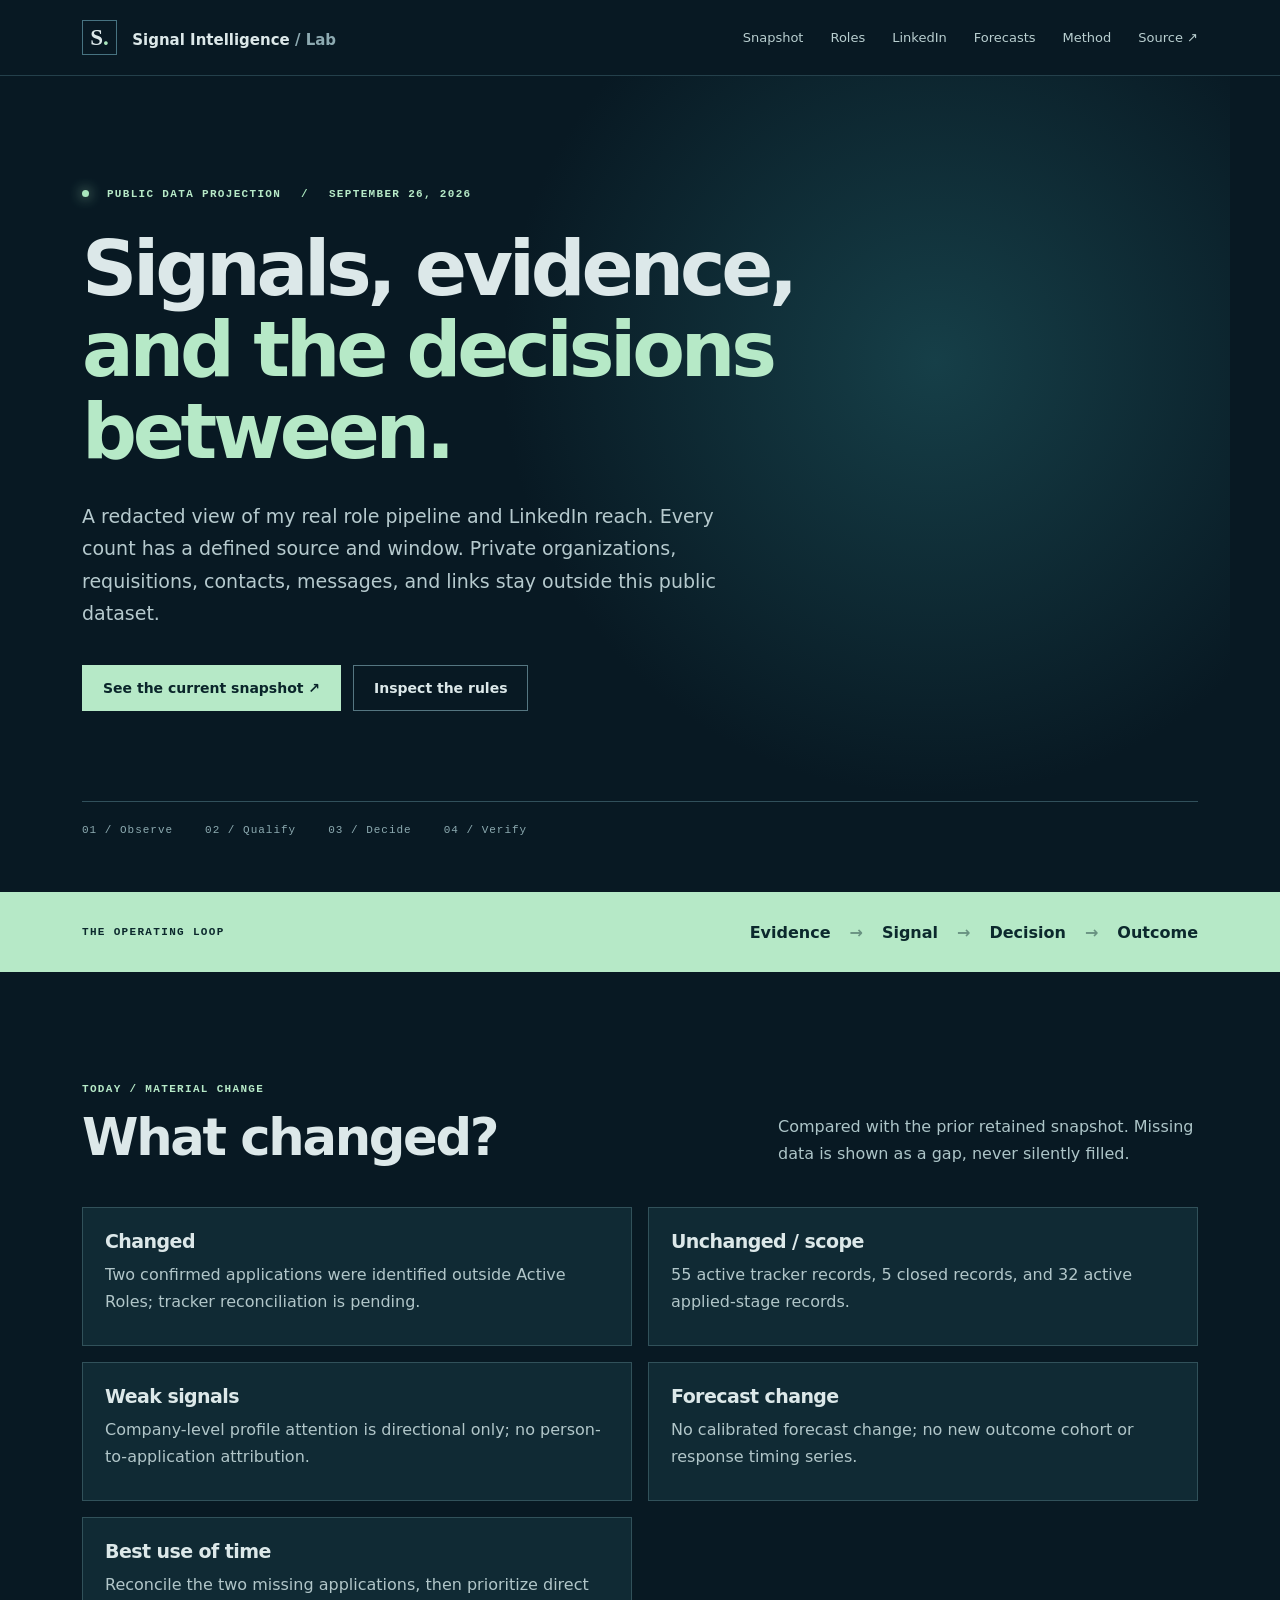
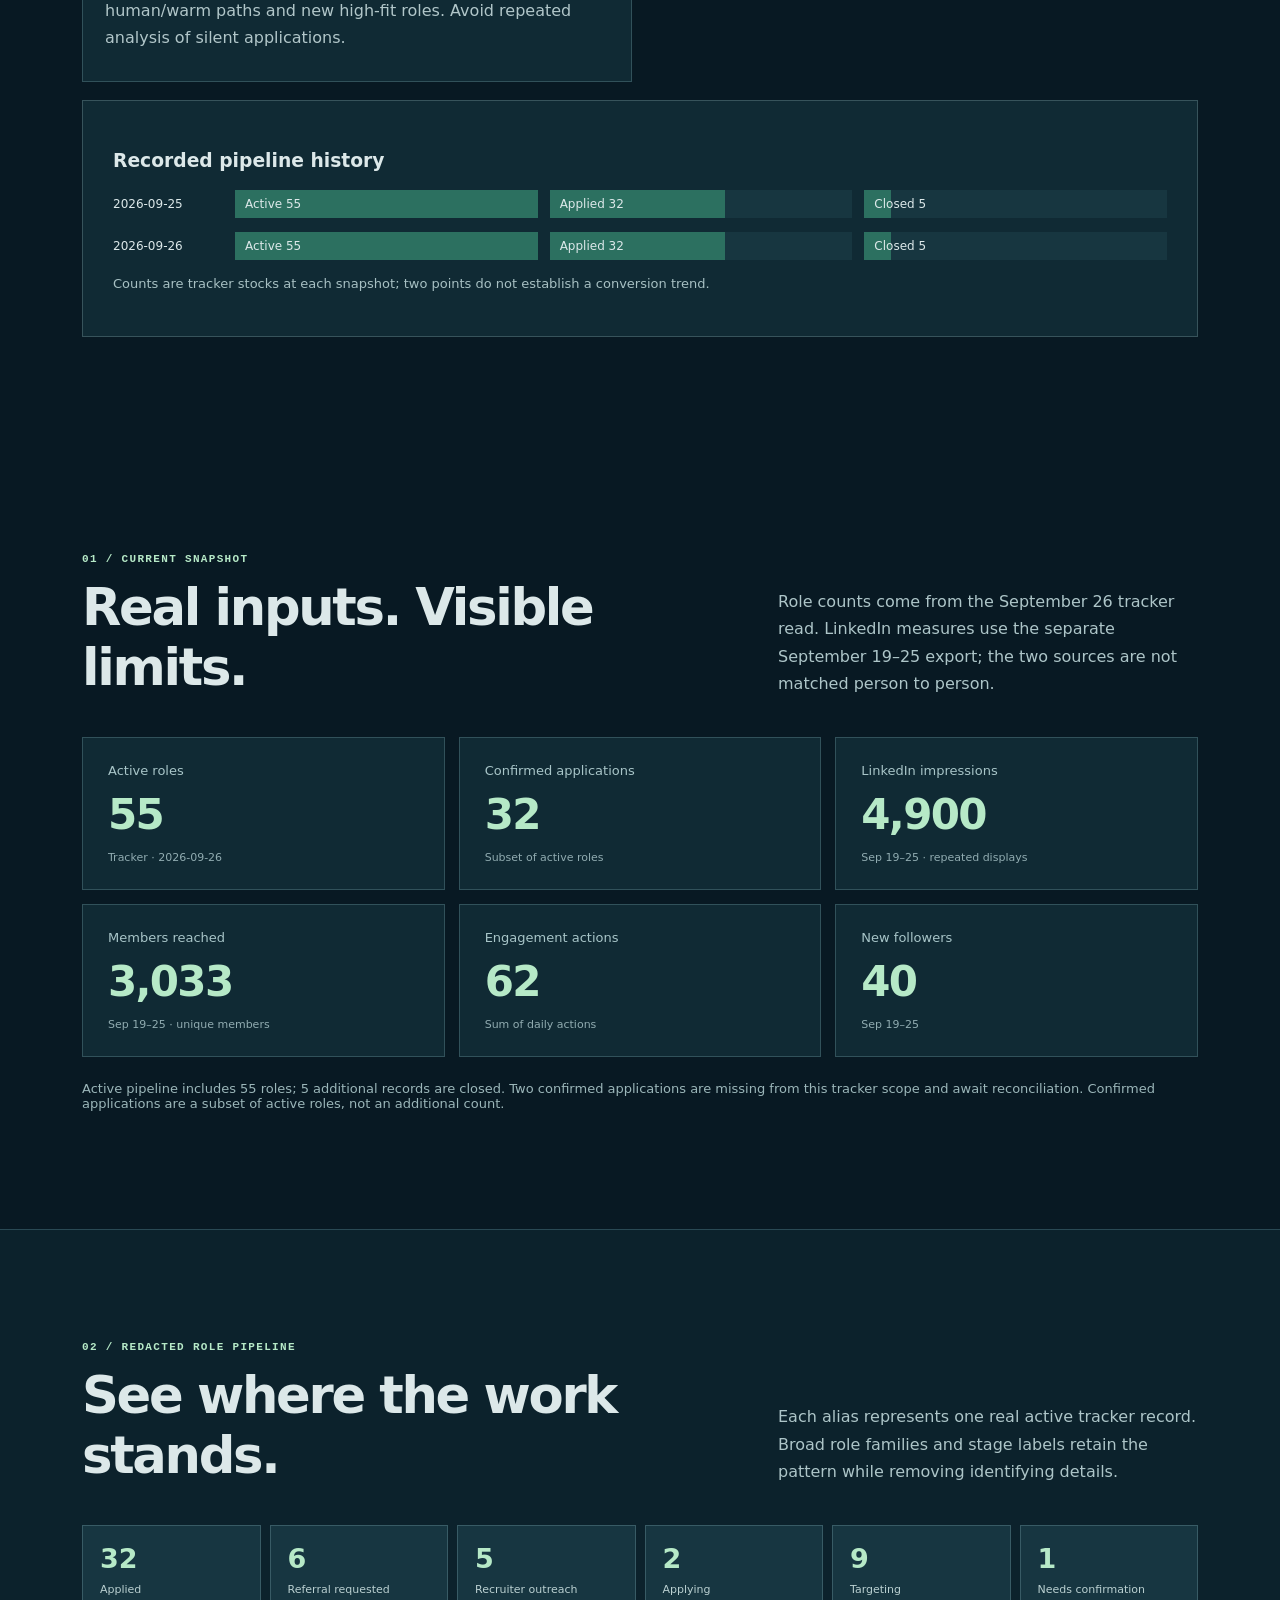
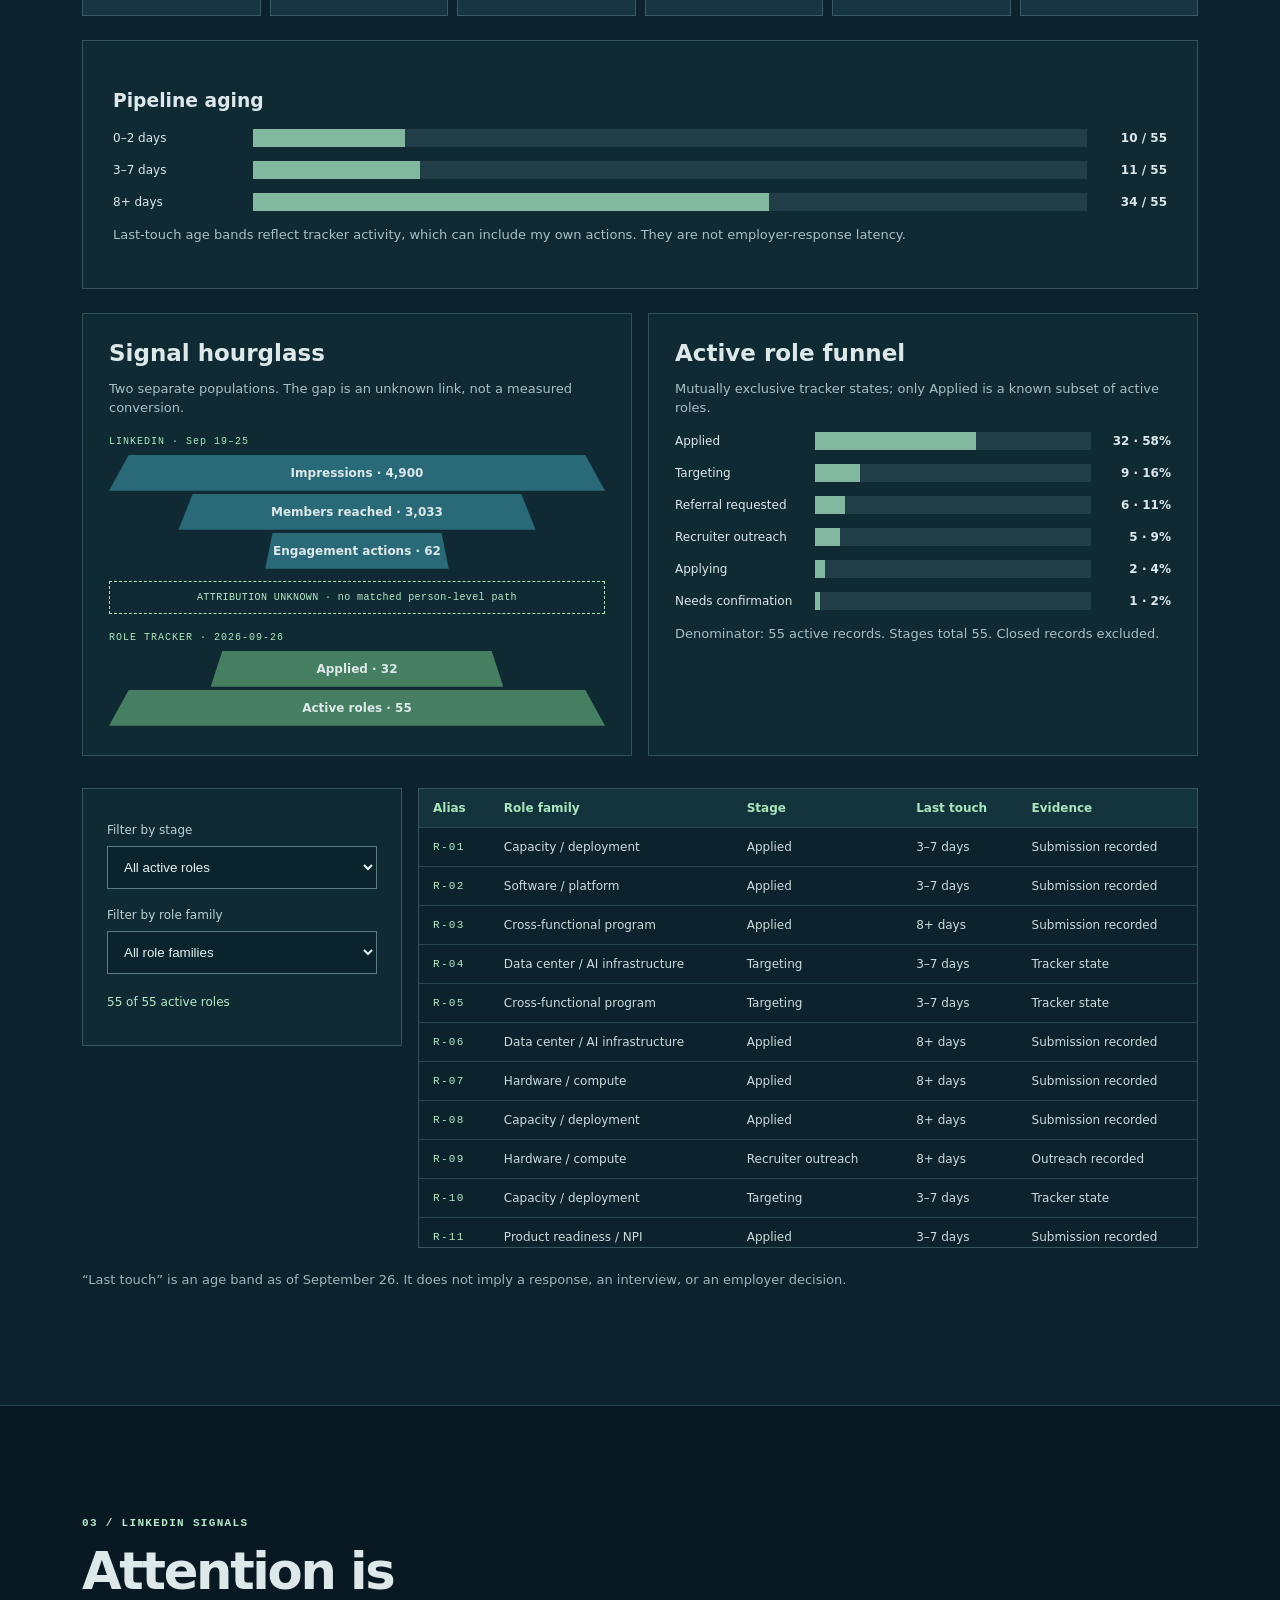
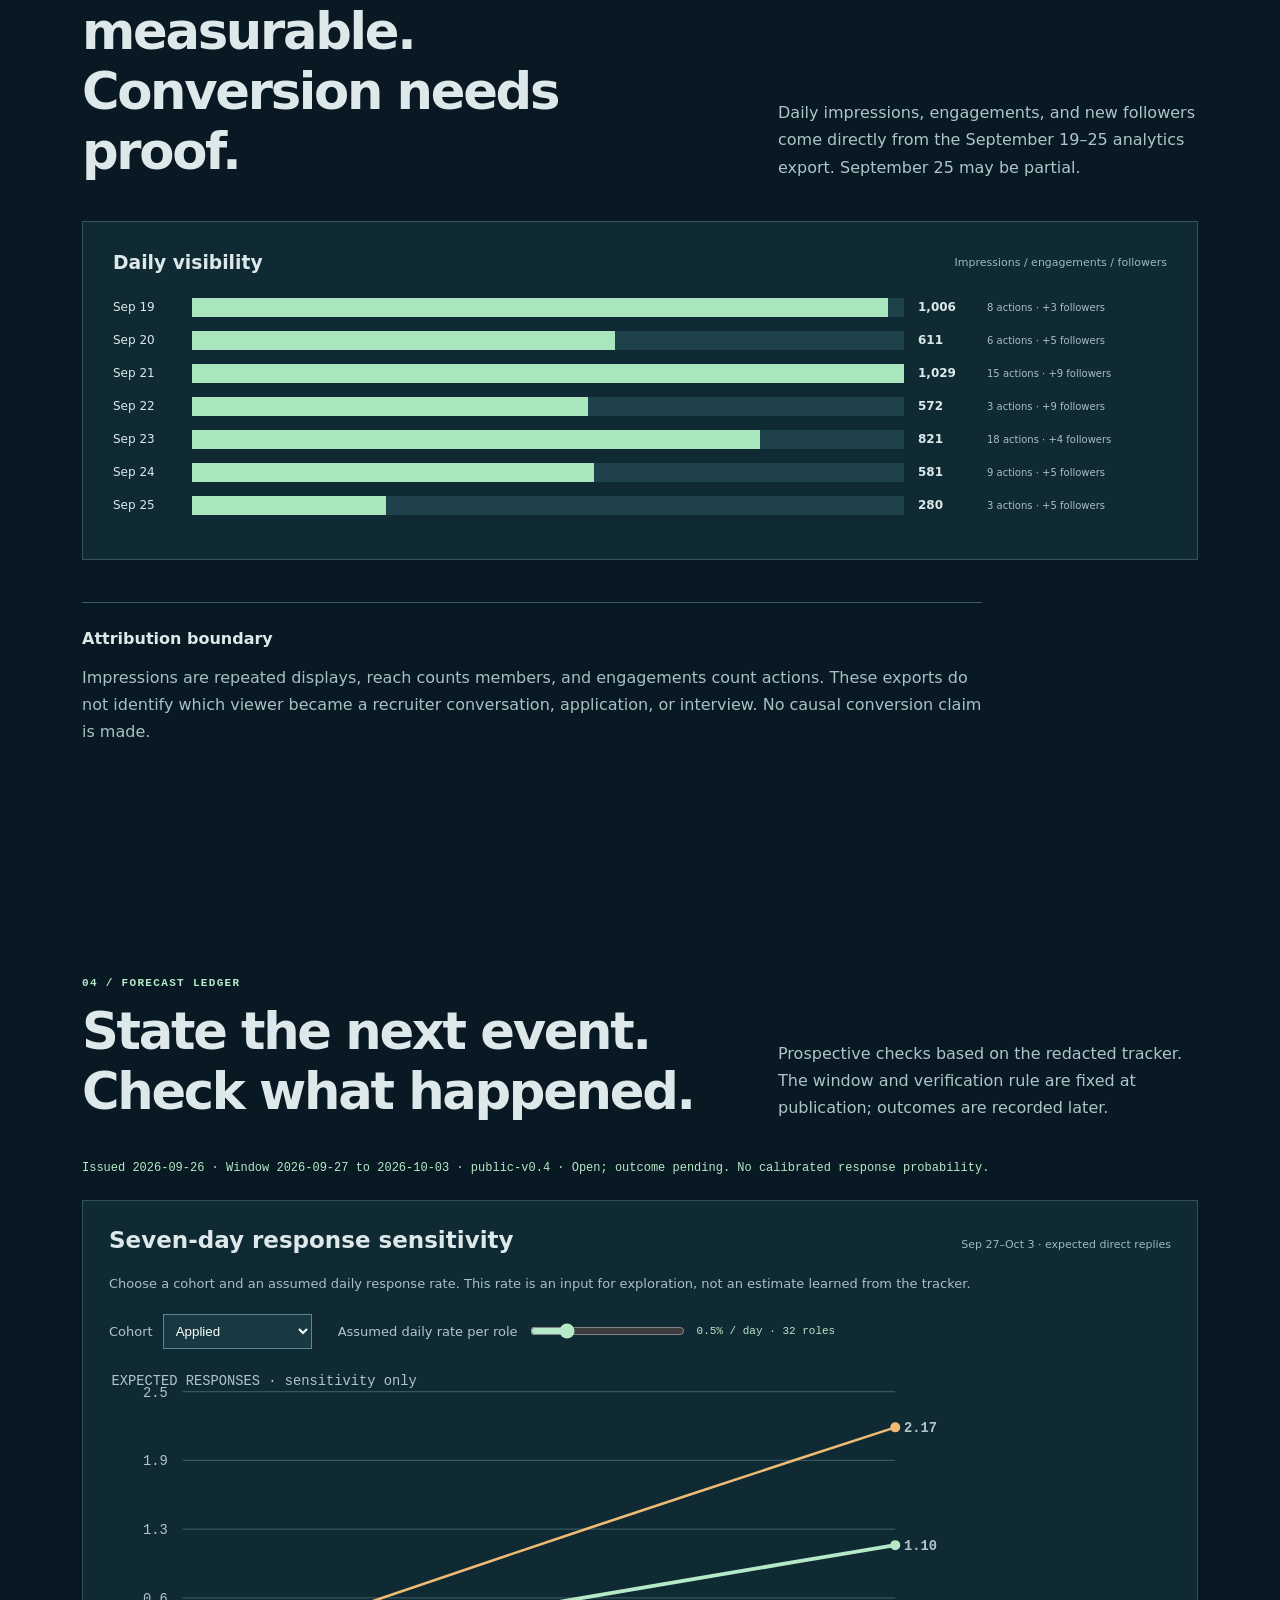
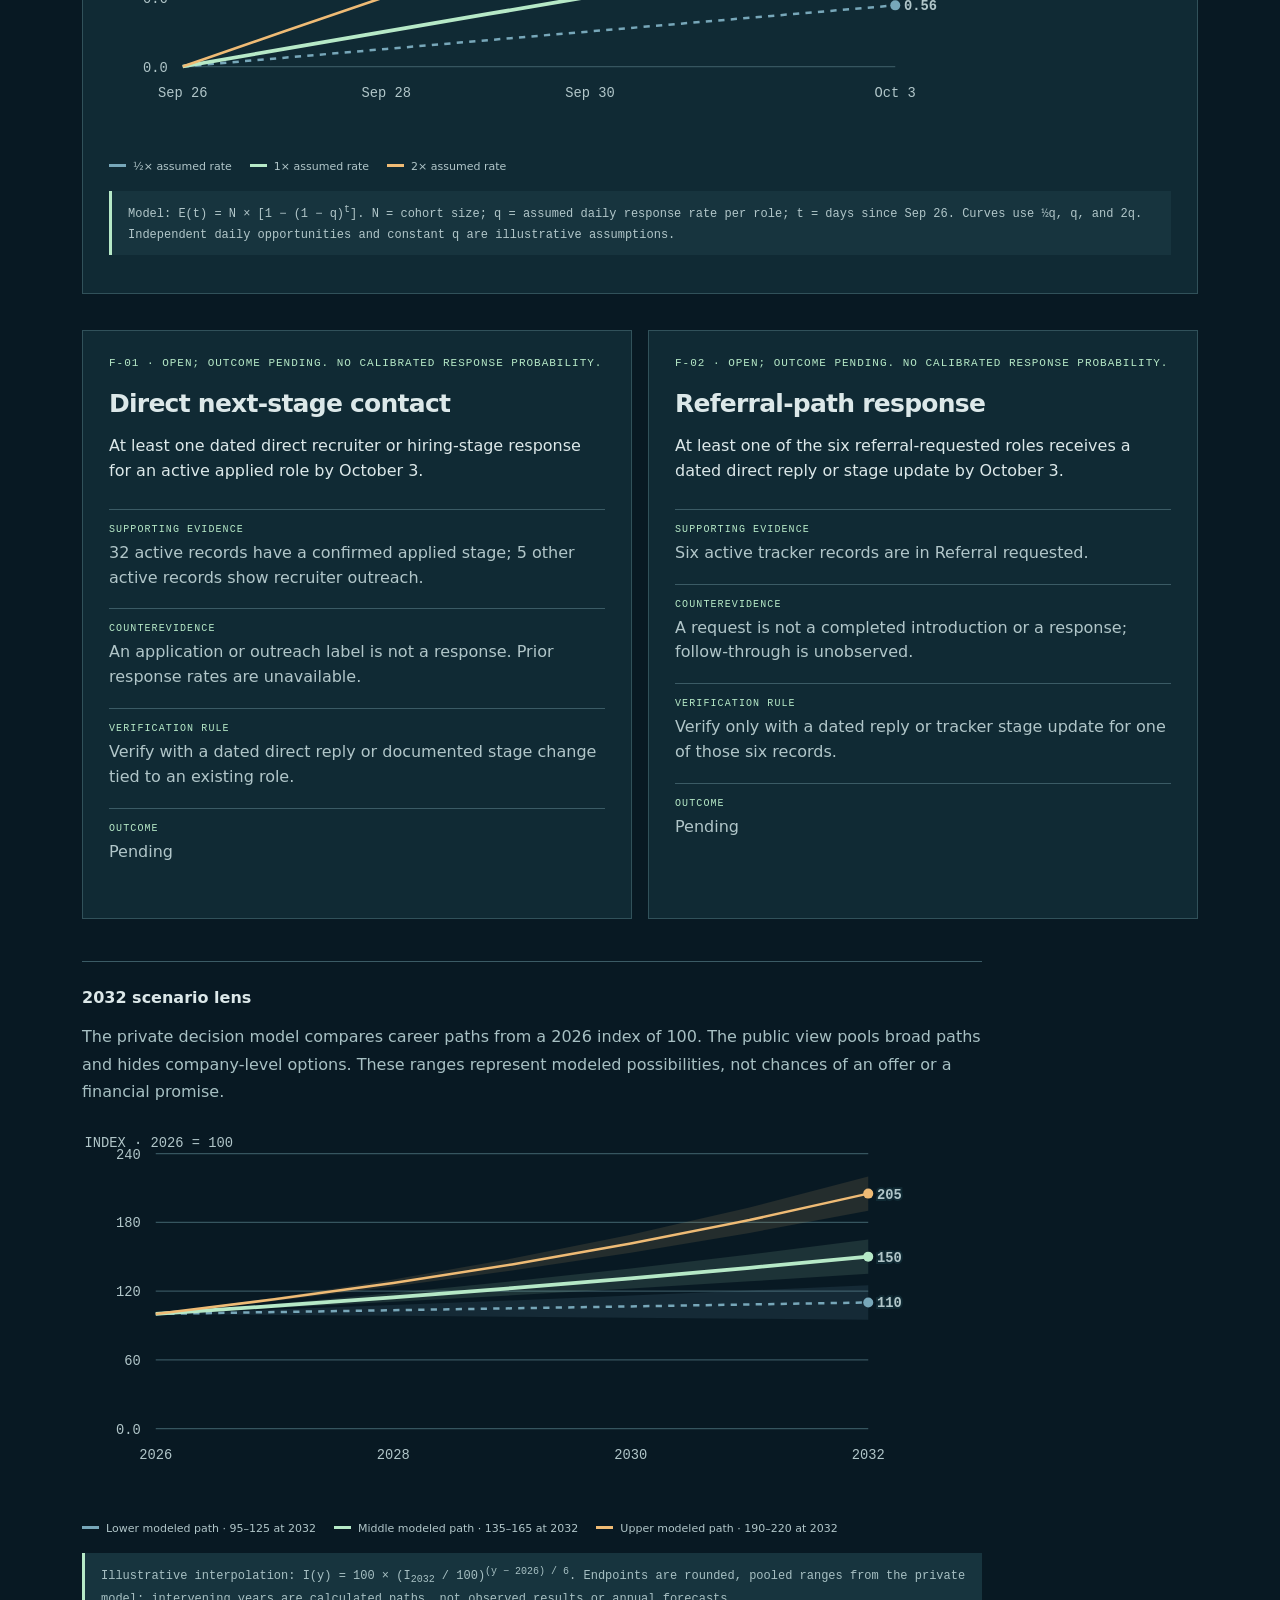
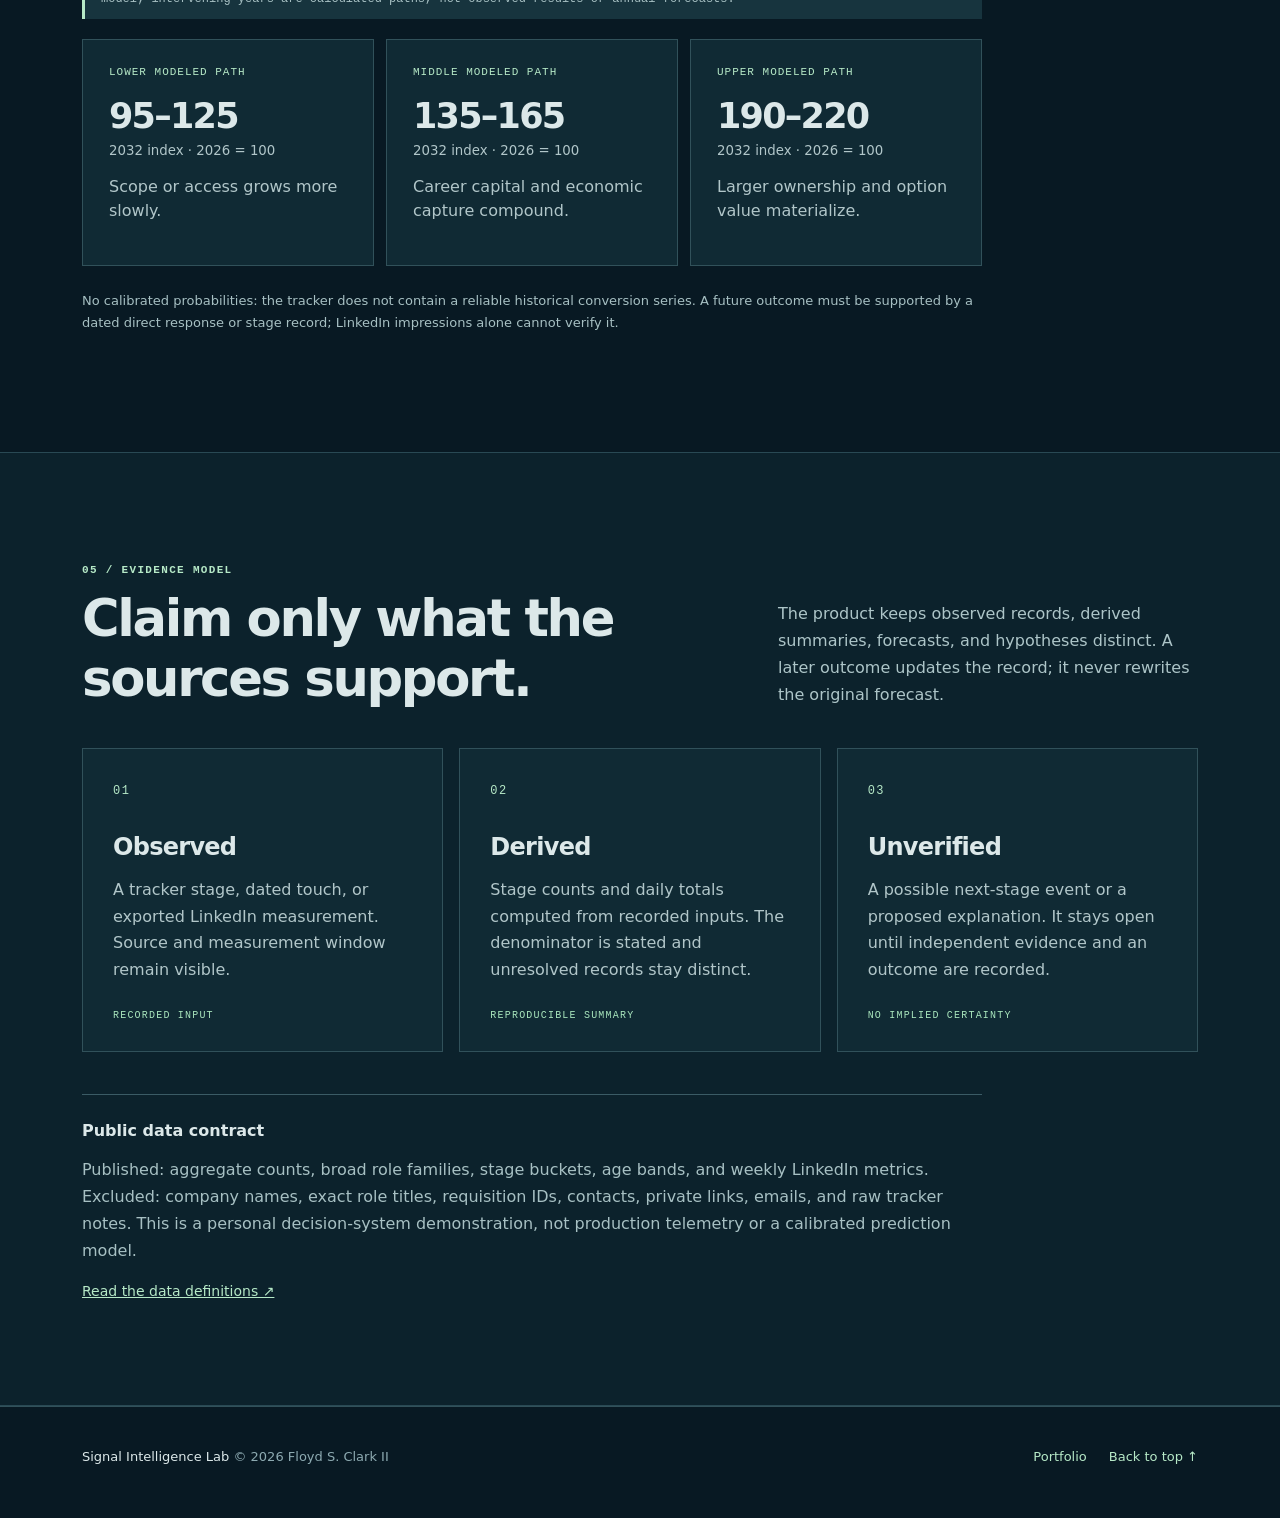
==== signal-intelligence/index.html @ 21d9fb24 "Prepare page-open email alert integration" ====
<!doctype html>
<html lang="en">
<head>
<meta charset="utf-8"><meta name="viewport" content="width=device-width, initial-scale=1">
<meta name="description" content="A public, redacted evidence dashboard built from a personal role tracker and LinkedIn analytics export.">
<meta name="author" content="Floyd S. Clark II"><meta name="theme-color" content="#081923">
<title>Signal Intelligence Lab · Floyd S. Clark II</title>
<link rel="stylesheet" href="styles.css?v=15"><script src="app.js?v=16" defer></script><script src="visit-alert.js?v=1" defer></script>
</head>
<body>
<a class="skip" href="#main">Skip to content</a>
<header class="topbar"><a class="wordmark" href="#top"><span class="mark">S<span class="accent">.</span></span> Signal Intelligence <span class="muted">/ Lab</span></a><nav aria-label="Main navigation"><a href="#snapshot">Snapshot</a><a href="#pipeline">Roles</a><a href="#reach">LinkedIn</a><a href="#forecast">Forecasts</a><a href="#method">Method</a><a href="https://github.com/floyd-clark/floyd-clark.github.io/tree/Main/signal-intelligence">Source ↗</a></nav></header>
<main id="main">
<section class="hero wrap" id="top"><div class="eyebrow"><span class="pulse"></span> PUBLIC DATA PROJECTION <span class="slash">/</span> SEPTEMBER 26, 2026</div><h1>Signals, evidence,<br><em>and the decisions between.</em></h1><p class="lead">A redacted view of my real role pipeline and LinkedIn reach. Every count has a defined source and window. Private organizations, requisitions, contacts, messages, and links stay outside this public dataset.</p><div class="hero-actions"><a class="button solid" href="#snapshot">See the current snapshot ↗</a><a class="button outline" href="#method">Inspect the rules</a></div><div class="hero-foot"><span>01 / Observe</span><span>02 / Qualify</span><span>03 / Decide</span><span>04 / Verify</span></div></section>
<section class="band"><div class="wrap band-inner"><p>THE OPERATING LOOP</p><div class="loop"><span>Evidence</span><b>→</b><span>Signal</span><b>→</b><span>Decision</span><b>→</b><span>Outcome</span></div></div></section>
<section class="wrap section" id="brief"><div class="section-heading"><div><p class="overline">TODAY / MATERIAL CHANGE</p><h2>What changed?</h2></div><p>Compared with the prior retained snapshot. Missing data is shown as a gap, never silently filled.</p></div><div class="grid two" id="daily-brief"></div><div class="chart-panel" style="margin-top:18px"><h3>Recorded pipeline history</h3><div id="history-chart" class="history-chart"></div><p class="chart-caption">Counts are tracker stocks at each snapshot; two points do not establish a conversion trend.</p></div></section>
<section class="wrap section" id="snapshot"><div class="section-heading"><div><p class="overline">01 / CURRENT SNAPSHOT</p><h2>Real inputs. Visible limits.</h2></div><p>Role counts come from the September 26 tracker read. LinkedIn measures use the separate September 19–25 export; the two sources are not matched person to person.</p></div><div class="metric-grid" id="metrics" aria-label="Current metrics"></div><p class="source-note">Active pipeline includes 55 roles; 5 additional records are closed. Two confirmed applications are missing from this tracker scope and await reconciliation. Confirmed applications are a subset of active roles, not an additional count.</p></section>
<section class="section explorer-shell" id="pipeline"><div class="wrap"><div class="section-heading"><div><p class="overline">02 / REDACTED ROLE PIPELINE</p><h2>See where the work stands.</h2></div><p>Each alias represents one real active tracker record. Broad role families and stage labels retain the pattern while removing identifying details.</p></div><div class="stage-grid" id="stages"></div><div class="chart-panel" style="margin:20px 0"><h3>Pipeline aging</h3><div id="aging-chart"></div><p class="chart-caption">Last-touch age bands reflect tracker activity, which can include my own actions. They are not employer-response latency.</p></div><div class="visual-grid"><article class="chart-panel"><h3>Signal hourglass</h3><p class="chart-caption">Two separate populations. The gap is an unknown link, not a measured conversion.</p><div id="hourglass" aria-label="LinkedIn attention and role pipeline separated by an attribution gap"></div></article><article class="chart-panel"><h3>Active role funnel</h3><p class="chart-caption">Mutually exclusive tracker states; only Applied is a known subset of active roles.</p><div id="role-funnel"></div></article></div><div class="explorer"><div class="filter-panel"><label for="stage-filter">Filter by stage</label><select id="stage-filter"><option value="All">All active roles</option></select><label for="family-filter">Filter by role family</label><select id="family-filter"><option value="All">All role families</option></select><p id="result-count" aria-live="polite"></p></div><div class="table-wrap"><table><thead><tr><th>Alias</th><th>Role family</th><th>Stage</th><th>Last touch</th><th>Evidence</th></tr></thead><tbody id="role-rows"></tbody></table></div></div><p class="source-note">“Last touch” is an age band as of September 26. It does not imply a response, an interview, or an employer decision.</p></div></section>
<section class="wrap section" id="reach"><div class="section-heading"><div><p class="overline">03 / LINKEDIN SIGNALS</p><h2>Attention is measurable.<br>Conversion needs proof.</h2></div><p>Daily impressions, engagements, and new followers come directly from the September 19–25 analytics export. September 25 may be partial.</p></div><div class="chart-panel"><div class="chart-head"><h3>Daily visibility</h3><span>Impressions / engagements / followers</span></div><div id="trend" class="trend" role="img" aria-label="Daily LinkedIn metrics"></div></div><div class="limits"><strong>Attribution boundary</strong><p>Impressions are repeated displays, reach counts members, and engagements count actions. These exports do not identify which viewer became a recruiter conversation, application, or interview. No causal conversion claim is made.</p></div></section>
<section class="wrap section" id="forecast"><div class="section-heading"><div><p class="overline">04 / FORECAST LEDGER</p><h2>State the next event.<br>Check what happened.</h2></div><p>Prospective checks based on the redacted tracker. The window and verification rule are fixed at publication; outcomes are recorded later.</p></div><p class="forecast-meta" id="forecast-meta"></p><div class="chart-panel model-panel"><div class="chart-head"><h3>Seven-day response sensitivity</h3><span>Sep 27–Oct 3 · expected direct replies</span></div><p class="chart-caption">Choose a cohort and an assumed daily response rate. This rate is an input for exploration, not an estimate learned from the tracker.</p><div class="model-controls"><label for="forecast-cohort">Cohort <select id="forecast-cohort"><option value="Applied">Applied</option><option value="Referral requested">Referral requested</option></select></label><label for="daily-rate">Assumed daily rate per role <input id="daily-rate" type="range" min="0.1" max="2" step="0.1" value="0.5"><output id="rate-value" for="daily-rate"></output></label></div><div id="short-plot" class="svg-plot" role="img" aria-label="Expected responses by day under assumed daily response rates"></div><p class="equation">Model: E(t) = N × [1 − (1 − q)<sup>t</sup>]. N = cohort size; q = assumed daily response rate per role; t = days since Sep 26. Curves use ½q, q, and 2q. Independent daily opportunities and constant q are illustrative assumptions.</p></div><div class="forecast-grid" id="forecast-cards"></div><div class="limits"><strong>2032 scenario lens</strong><p>The private decision model compares career paths from a 2026 index of 100. The public view pools broad paths and hides company-level options. These ranges represent modeled possibilities, not chances of an offer or a financial promise.</p><div id="long-plot" class="svg-plot long-plot" role="img" aria-label="Illustrative 2026 to 2032 index paths for lower, middle, and upper modeled envelopes"></div><p class="equation">Illustrative interpolation: I(y) = 100 × (I<sub>2032</sub> / 100)<sup>(y − 2026) / 6</sup>. Endpoints are rounded, pooled ranges from the private model; intervening years are calculated paths, not observed results or annual forecasts.</p><div class="scenario-grid" id="scenario-cards"></div><p class="source-note">No calibrated probabilities: the tracker does not contain a reliable historical conversion series. A future outcome must be supported by a dated direct response or stage record; LinkedIn impressions alone cannot verify it.</p></div></section>
<section class="section explorer-shell" id="method"><div class="wrap"><div class="section-heading"><div><p class="overline">05 / EVIDENCE MODEL</p><h2>Claim only what the sources support.</h2></div><p>The product keeps observed records, derived summaries, forecasts, and hypotheses distinct. A later outcome updates the record; it never rewrites the original forecast.</p></div><div class="grid three"><article class="card"><span class="card-number">01</span><h3>Observed</h3><p>A tracker stage, dated touch, or exported LinkedIn measurement. Source and measurement window remain visible.</p><span class="tag">RECORDED INPUT</span></article><article class="card"><span class="card-number">02</span><h3>Derived</h3><p>Stage counts and daily totals computed from recorded inputs. The denominator is stated and unresolved records stay distinct.</p><span class="tag">REPRODUCIBLE SUMMARY</span></article><article class="card"><span class="card-number">03</span><h3>Unverified</h3><p>A possible next-stage event or a proposed explanation. It stays open until independent evidence and an outcome are recorded.</p><span class="tag">NO IMPLIED CERTAINTY</span></article></div><div class="limits"><strong>Public data contract</strong><p>Published: aggregate counts, broad role families, stage buckets, age bands, and weekly LinkedIn metrics. Excluded: company names, exact role titles, requisition IDs, contacts, private links, emails, and raw tracker notes. This is a personal decision-system demonstration, not production telemetry or a calibrated prediction model.</p><a class="text-link" href="README.md">Read the data definitions ↗</a></div></div></section>
</main><footer><div class="wrap footer-inner"><span>Signal Intelligence Lab <span class="muted">© 2026 Floyd S. Clark II</span></span><div><a href="../">Portfolio</a><a href="#top">Back to top ↑</a></div></div></footer>
</body></html>
---- signal-intelligence/styles.css ----
:root{font-family:Inter,ui-sans-serif,system-ui,-apple-system,BlinkMacSystemFont,"Segoe UI",sans-serif;color:#dce8e9;background:#081923;scroll-behavior:smooth}*{box-sizing:border-box}body{margin:0}a{color:inherit;text-decoration:none}a:hover{text-decoration:underline}button{font:inherit}.wrap{max-width:1180px;margin:auto;padding-left:32px;padding-right:32px}.skip{position:absolute;left:-999px;top:10px;background:white;color:#081923;padding:12px;z-index:3}.skip:focus{left:10px}.topbar{min-height:76px;padding:0 max(32px,calc((100vw - 1116px)/2));display:flex;justify-content:space-between;align-items:center;border-bottom:1px solid #24404b;gap:20px}.wordmark{font-weight:700;font-size:15px;white-space:nowrap}.mark{display:inline-flex;align-items:center;justify-content:center;width:35px;height:35px;margin-right:10px;border:1px solid #477381;font-family:Georgia,serif;font-size:23px}.accent,.slash{color:#a9e6bd}.muted{color:#8daab1}.topbar nav{display:flex;gap:27px;color:#b9cfd0;font-size:13px}.hero{padding-top:112px;padding-bottom:56px;min-height:625px;background:radial-gradient(circle at 75% 35%,#163f48 0,transparent 42%)}.eyebrow,.overline,.band p,.mono,.tag,.card-number{font-family:ui-monospace,SFMono-Regular,Consolas,monospace;letter-spacing:.12em}.eyebrow,.overline{font-size:11px;color:#b6e9c7;font-weight:700}.pulse{display:inline-block;width:7px;height:7px;border-radius:50%;background:#a9e6bd;box-shadow:0 0 13px #a9e6bd;margin-right:10px}.slash{padding:0 12px}.hero h1{font-size:clamp(48px,6vw,86px);line-height:1.06;letter-spacing:-.055em;margin:28px 0;max-width:1030px}.hero h1 em{font-style:normal;color:#b6e9c7}.lead{font-size:19px;line-height:1.7;color:#b6cace;max-width:690px}.hero-actions{display:flex;gap:12px;margin-top:36px;flex-wrap:wrap}.button{padding:14px 20px;border:1px solid #557681;font-weight:650;font-size:14px}.solid{background:#b6e9c7;border-color:#b6e9c7;color:#0a252a}.outline:hover{background:#17333d}.hero-foot{display:flex;flex-wrap:wrap;gap:32px;margin-top:90px;padding-top:22px;border-top:1px solid #31505b;color:#8caab0;font:11px ui-monospace,monospace;letter-spacing:.09em}.band{background:#b6e9c7;color:#0c292d}.band-inner{display:flex;align-items:center;justify-content:space-between;gap:30px;padding-top:23px;padding-bottom:23px}.band p{font-size:11px;font-weight:800}.loop{display:flex;gap:19px;align-items:center;font-weight:700}.loop b{opacity:.45}.section{padding-top:100px;padding-bottom:105px}.section-heading{display:flex;justify-content:space-between;align-items:end;gap:50px;margin-bottom:40px}.section-heading h2{font-size:clamp(34px,4vw,56px);letter-spacing:-.045em;margin:12px 0 0}.section-heading>p{max-width:420px;line-height:1.7;color:#adc5c8;margin:0}.grid{display:grid;gap:16px}.three{grid-template-columns:repeat(3,1fr)}.two{grid-template-columns:repeat(2,1fr)}.card{background:#102a34;border:1px solid #31515a;padding:30px;min-height:275px}.card-number{color:#b6e9c7;font-size:12px}.card h3,.detail h3{font-size:24px;letter-spacing:-.03em;margin:35px 0 14px}.card p,.card li{color:#b1c6c9;line-height:1.65}.tag{font-size:10px;color:#a9e6bd;display:block;margin-top:27px}.explorer-shell{background:#0c222c;border-block:1px solid #294954}.explorer{display:grid;grid-template-columns:320px 1fr;gap:16px}.signal-list{display:flex;flex-direction:column;gap:10px}.signal-button{text-align:left;background:#102a34;border:1px solid #31515a;color:#dce8e9;padding:20px;cursor:pointer}.signal-button:hover,.signal-button[aria-pressed=true]{border-color:#b6e9c7;background:#183941}.signal-button span{display:block;color:#b6e9c7;font-size:11px;margin-bottom:12px}.signal-button strong,.signal-button small{display:block}.signal-button strong{font-size:17px}.signal-button small{margin-top:8px;color:#9eb7bd}.detail{border:1px solid #456875;background:#122f3a;padding:32px;min-height:490px}.detail-top{display:flex;justify-content:space-between;gap:12px;color:#b6e9c7;text-transform:uppercase;font-size:11px}.detail h3{font-size:31px;margin:27px 0 8px}.detail-summary{color:#b1c6c9;line-height:1.6}.detail-grid{display:grid;grid-template-columns:repeat(2,1fr);gap:22px 30px;margin:28px 0}.detail-row{border-top:1px solid #3b5b65;padding-top:14px}.detail dt{color:#9eb7bd;text-transform:uppercase;font-size:10px;letter-spacing:.13em;margin-bottom:8px}.detail dd{margin:0;line-height:1.5}.state{border:1px solid #629c82;padding:4px 8px}.change-condition{border-left:3px solid #b6e9c7;padding:10px 16px;background:#1b3b42;line-height:1.5}.source-note{font-size:13px;color:#9bb6b9;margin-top:24px}.source-note a,.text-link{color:#b6e9c7;text-decoration:underline}.build-card{min-height:245px}.build-card h3{margin-top:0}.build-card ul{padding-left:20px}.build-card li{margin-bottom:6px}.text-link{font-size:14px}.limits{border-top:1px solid #3b5b65;margin-top:42px;padding-top:26px;max-width:900px}.limits p{color:#a7c0c3;line-height:1.7}footer{border-top:1px solid #31515a}.footer-inner{min-height:100px;display:flex;justify-content:space-between;align-items:center;gap:20px;font-size:13px}.footer-inner>div{display:flex;gap:22px;color:#b6e9c7}:focus-visible{outline:3px solid #b6e9c7;outline-offset:3px}@media(max-width:780px){.topbar{padding:15px 22px;align-items:start;flex-direction:column}.topbar nav{gap:16px;flex-wrap:wrap}.wrap{padding-left:22px;padding-right:22px}.hero{padding-top:80px;min-height:auto}.hero-foot{margin-top:65px}.band-inner,.section-heading{align-items:start;flex-direction:column;gap:10px}.loop{gap:9px;flex-wrap:wrap}.section{padding-top:65px;padding-bottom:70px}.three,.two,.explorer,.detail-grid{grid-template-columns:1fr}.card{min-height:auto}.footer-inner{align-items:start;flex-direction:column;padding-top:25px;padding-bottom:25px}}
.metric-grid{display:grid;grid-template-columns:repeat(3,1fr);gap:14px}.metric{border:1px solid #31515a;background:#102a34;padding:25px;display:flex;flex-direction:column;gap:12px}.metric-label{color:#a8c5c8;font-size:13px}.metric strong{font-size:42px;color:#b6e9c7;letter-spacing:-.04em}.metric small{color:#91acb1;font-size:11px}.stage-grid{display:grid;grid-template-columns:repeat(6,1fr);gap:9px;margin-bottom:24px}.stage-card{background:#173641;border:1px solid #385b65;padding:17px;display:flex;flex-direction:column;gap:9px}.stage-card strong{font-size:27px;color:#b6e9c7}.stage-card span{font-size:11px;line-height:1.35;color:#bad0d1}.filter-panel{border:1px solid #37535b;padding:24px;background:#102a34;align-self:start;display:flex;flex-direction:column;gap:9px}.filter-panel label{font-size:12px;color:#bad0d1;margin-top:10px}.filter-panel select{background:#0b232c;color:#e5f2f1;border:1px solid #5a7b82;padding:12px;max-width:100%}.filter-panel p{color:#b6e9c7;font-size:12px}.table-wrap{overflow:auto;max-height:460px;border:1px solid #37535b}table{border-collapse:collapse;width:100%;min-width:610px;font-size:12px}th,td{text-align:left;padding:12px 14px;border-bottom:1px solid #284751}th{color:#a9e6bd;background:#14343d;position:sticky;top:0}td{color:#ccdcdd}td.mono{color:#b6e9c7;font-size:11px}.chart-panel{border:1px solid #37535b;background:#102a34;padding:30px}.chart-head{display:flex;justify-content:space-between;align-items:center;gap:15px}.chart-head h3{margin:0}.chart-head span{font-size:11px;color:#9cb9bd}.trend{margin-top:25px}.trend-row{display:grid;grid-template-columns:65px minmax(100px,1fr) 55px 180px;gap:14px;align-items:center;margin:14px 0;font-size:12px}.trend-track{height:19px;background:#1f424a}.trend-bar{height:100%;background:#a9e6bd}.trend-note{color:#a8bec1}.trend-value{color:#dce8e9}@media(max-width:900px){.stage-grid{grid-template-columns:repeat(3,1fr)}}@media(max-width:780px){.metric-grid{grid-template-columns:repeat(2,1fr)}.chart-head{align-items:start;flex-direction:column}.trend-row{grid-template-columns:60px 1fr 45px;gap:8px}.trend-note{grid-column:2/4;margin-top:-6px}.stage-grid{grid-template-columns:repeat(2,1fr)}}
.forecast-meta{color:#b6e9c7;font:12px ui-monospace,monospace;margin-bottom:22px}.forecast-grid{display:grid;grid-template-columns:repeat(2,minmax(0,1fr));gap:16px}.forecast-card,.scenario-card{background:#102a34;border:1px solid #31515a;padding:26px}.forecast-id{display:block;font:11px ui-monospace,monospace;letter-spacing:.09em;color:#b6e9c7;text-transform:uppercase}.forecast-card h3{font-size:25px;letter-spacing:-.03em;margin:20px 0 10px}.forecast-target{font-size:16px;line-height:1.55}.forecast-details{display:grid;grid-template-columns:1fr;gap:6px;margin-top:25px}.forecast-details dt{font:10px ui-monospace,monospace;letter-spacing:.11em;text-transform:uppercase;color:#b6e9c7;border-top:1px solid #3b5b65;padding-top:14px}.forecast-details dd{margin:0 0 12px;color:#b1c6c9;line-height:1.55}.scenario-grid{display:grid;grid-template-columns:repeat(3,minmax(0,1fr));gap:12px;margin-top:20px}.scenario-card strong{display:block;font-size:35px;letter-spacing:-.05em;margin:18px 0 4px}.scenario-card small,.scenario-card p{color:#b1c6c9}.scenario-card p{line-height:1.5}@media(max-width:780px){.forecast-grid,.scenario-grid{grid-template-columns:1fr}}
.visual-grid{display:grid;grid-template-columns:repeat(2,minmax(0,1fr));gap:16px;margin:24px 0 32px}.visual-grid .chart-panel,.model-panel{padding:26px;background:#102a34;border:1px solid #31515a}.visual-grid h3,.model-panel h3{font-size:23px;margin:0 0 8px}.chart-caption{color:#a7c0c3;font-size:13px;line-height:1.5}.funnel-label{font:10px ui-monospace,monospace;letter-spacing:.1em;color:#a9e6bd;margin:18px 0 8px}.hourglass-row{display:flex;justify-content:center;margin:3px 0}.hourglass-bar{display:flex;align-items:center;justify-content:center;min-height:36px;background:#296978;clip-path:polygon(4% 0,96% 0,100% 100%,0 100%);font-size:12px;font-weight:700;text-align:center;white-space:nowrap}.hourglass-row.pipeline .hourglass-bar{background:#457e60}.hourglass-gap{border:1px dashed #a9e6bd;text-align:center;color:#b6e9c7;padding:10px;margin:12px 0;font:10px ui-monospace,monospace;letter-spacing:.04em}.funnel-row{display:grid;grid-template-columns:130px 1fr 70px;align-items:center;gap:10px;margin:14px 0;font-size:12px}.funnel-row strong{text-align:right}.funnel-track{height:18px;background:#213d47}.funnel-bar{height:100%;background:#82b8a0}.model-panel{margin:25px 0 36px}.model-controls{display:flex;gap:26px;flex-wrap:wrap;align-items:center;margin:20px 0}.model-controls label{display:flex;align-items:center;gap:10px;font-size:13px;color:#b1c6c9}.model-controls select{background:#183941;color:#fff;border:1px solid #5a8790;padding:8px}.model-controls input{accent-color:#b6e9c7;width:155px}.model-controls output{min-width:145px;color:#b6e9c7;font:11px ui-monospace,monospace}.svg-plot{max-width:900px;margin:18px 0}.svg-plot svg{display:block;width:100%;height:auto;overflow:visible}.plot-grid{stroke:#36555f;stroke-width:1}.plot-tick,.plot-title,.plot-end{font:11px ui-monospace,monospace;fill:#b1c6c9}.plot-end{font-weight:700;paint-order:stroke;stroke:#102a34;stroke-width:3px}.plot-legend{display:flex;flex-wrap:wrap;gap:18px;margin:4px 0 16px}.plot-legend span{font-size:11px;color:#b1c6c9}.plot-legend span:before{content:'';display:inline-block;width:17px;height:3px;margin:0 7px 3px 0;background:var(--legend-color)}.equation{font:12px/1.7 ui-monospace,monospace;color:#b1c6c9;border-left:3px solid #b6e9c7;padding:10px 16px;background:#17343e}.long-plot{margin-top:26px}@media(max-width:780px){.visual-grid{grid-template-columns:1fr}.funnel-row{grid-template-columns:105px 1fr 65px}.model-controls label{flex-wrap:wrap}}
.brief-card{min-height:0;padding:22px}.brief-card h3{margin:0 0 10px;font-size:19px}.brief-card p{margin:8px 0}.history-row{display:grid;grid-template-columns:110px repeat(3,1fr);gap:12px;align-items:center;margin:14px 0;font-size:12px}.history-value{padding:7px 10px;background:linear-gradient(90deg,#2c7060 var(--share),#173640 var(--share));white-space:nowrap}@media(max-width:780px){.history-row{grid-template-columns:1fr;gap:5px}}
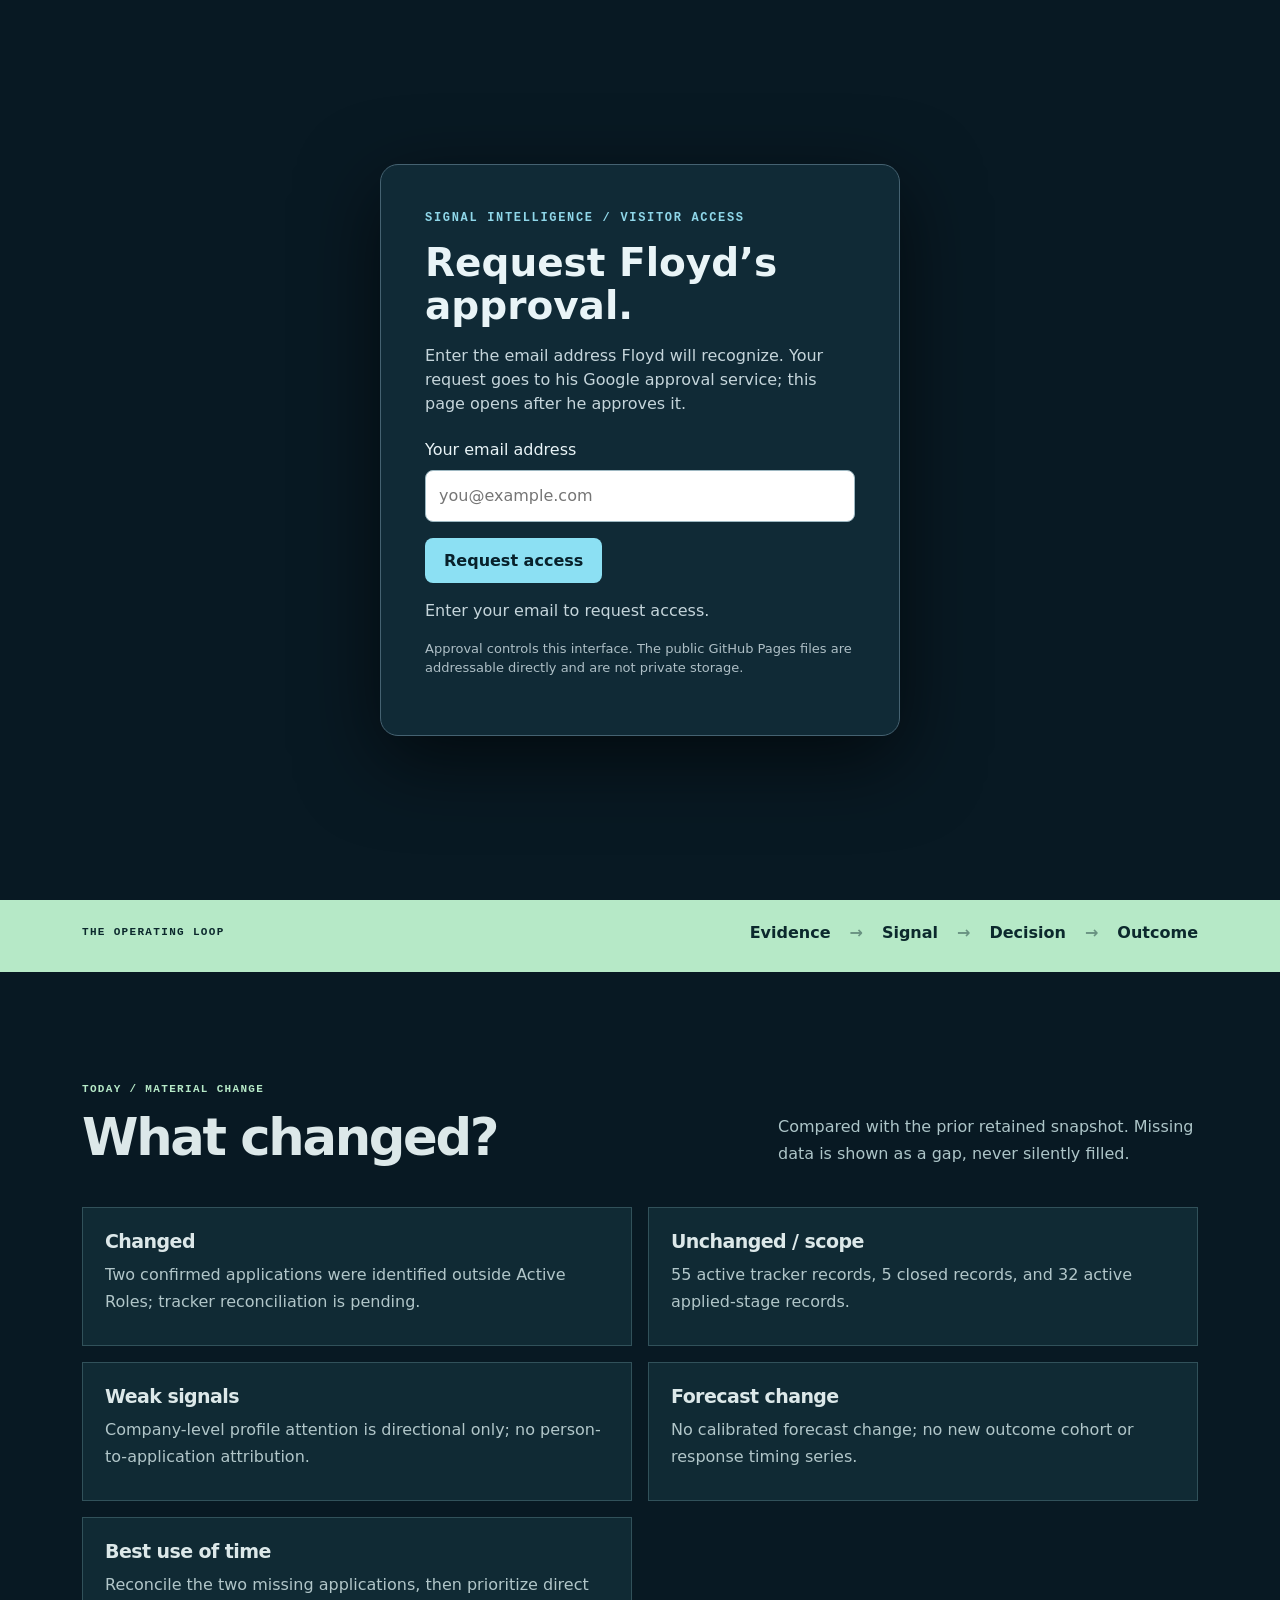
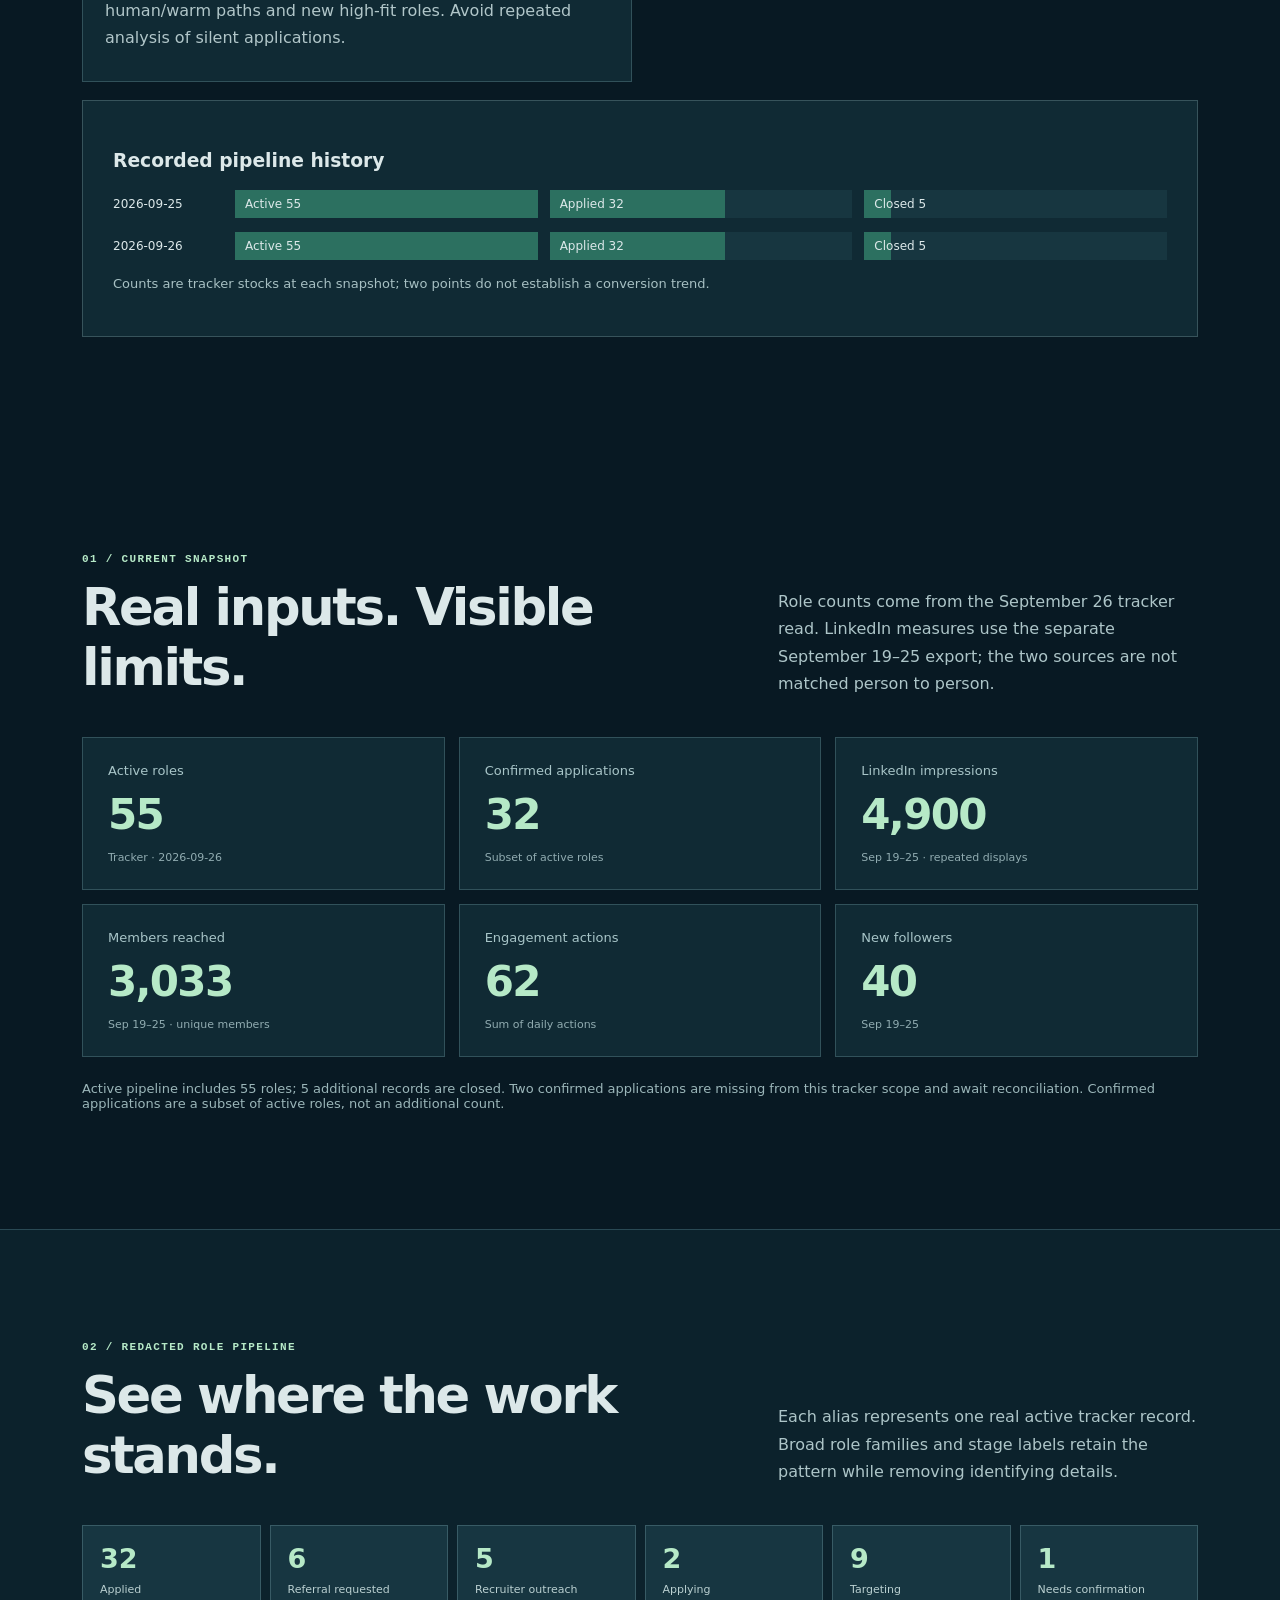
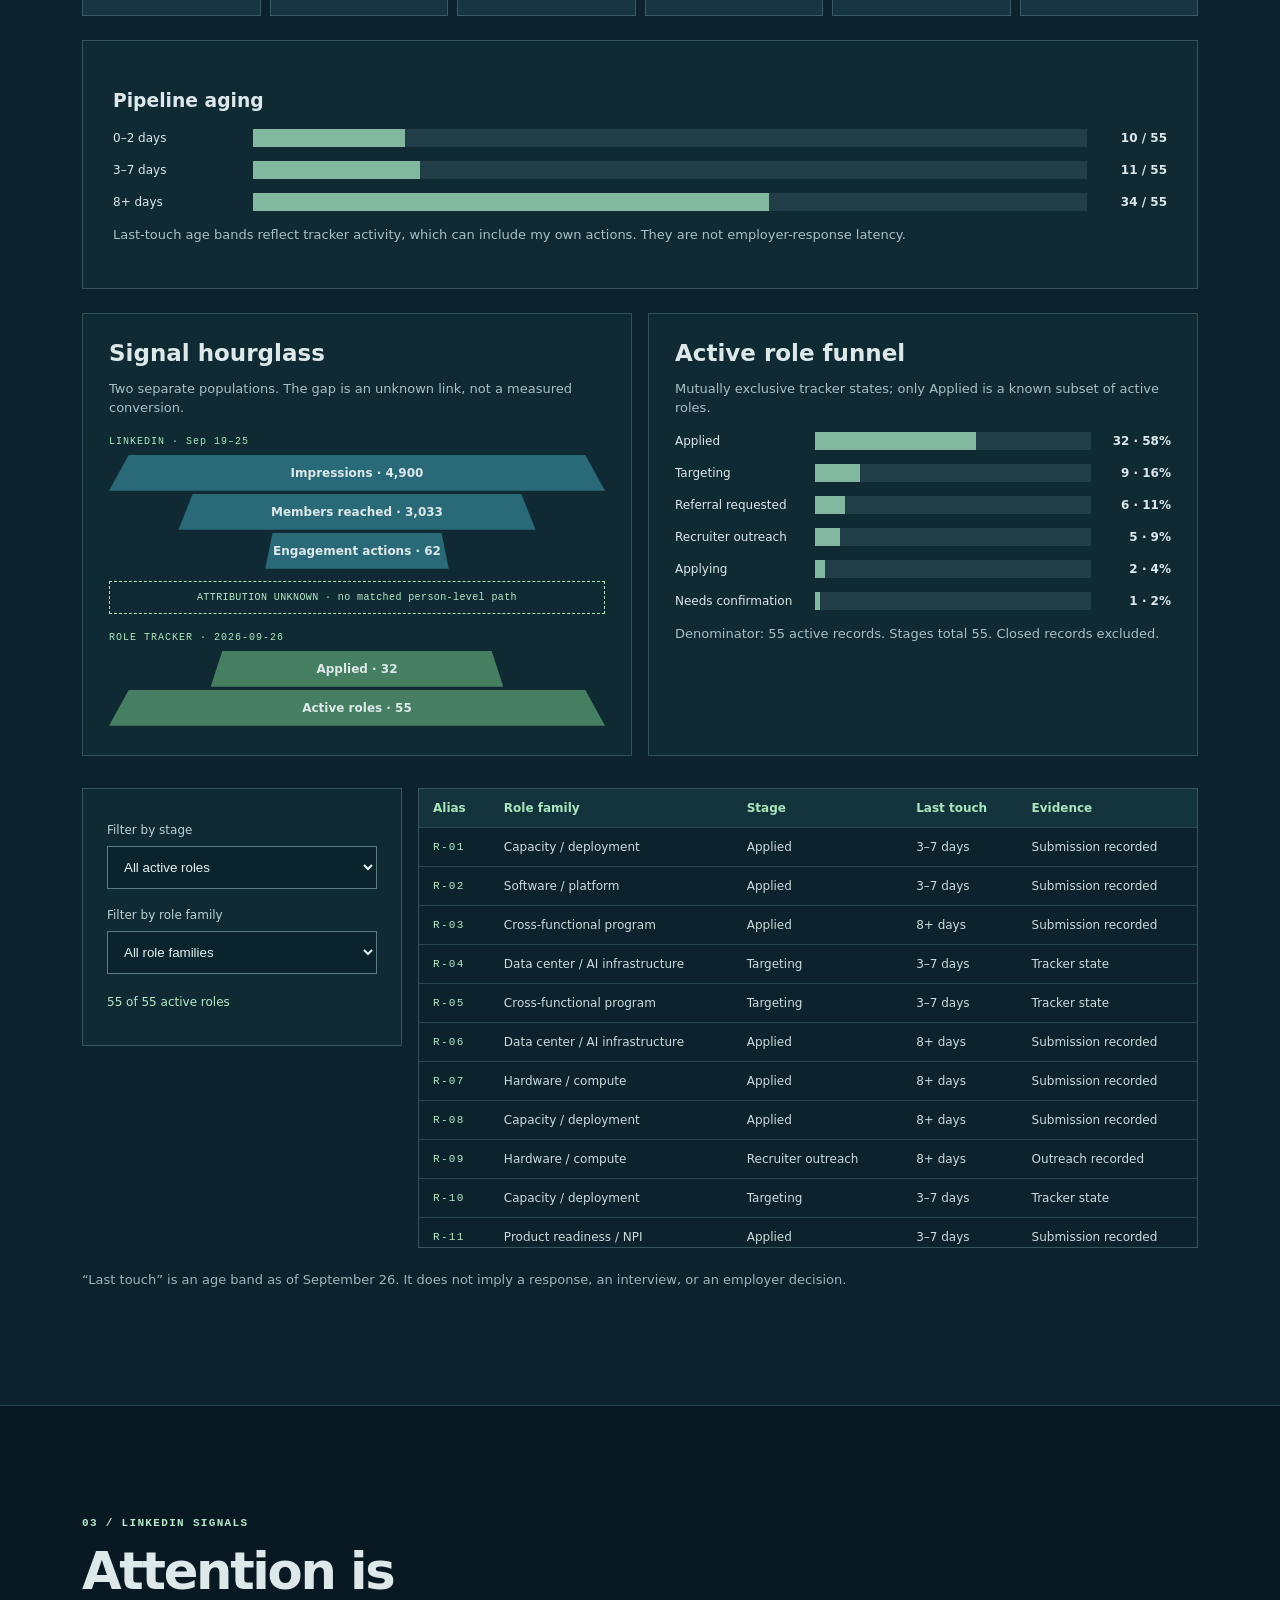
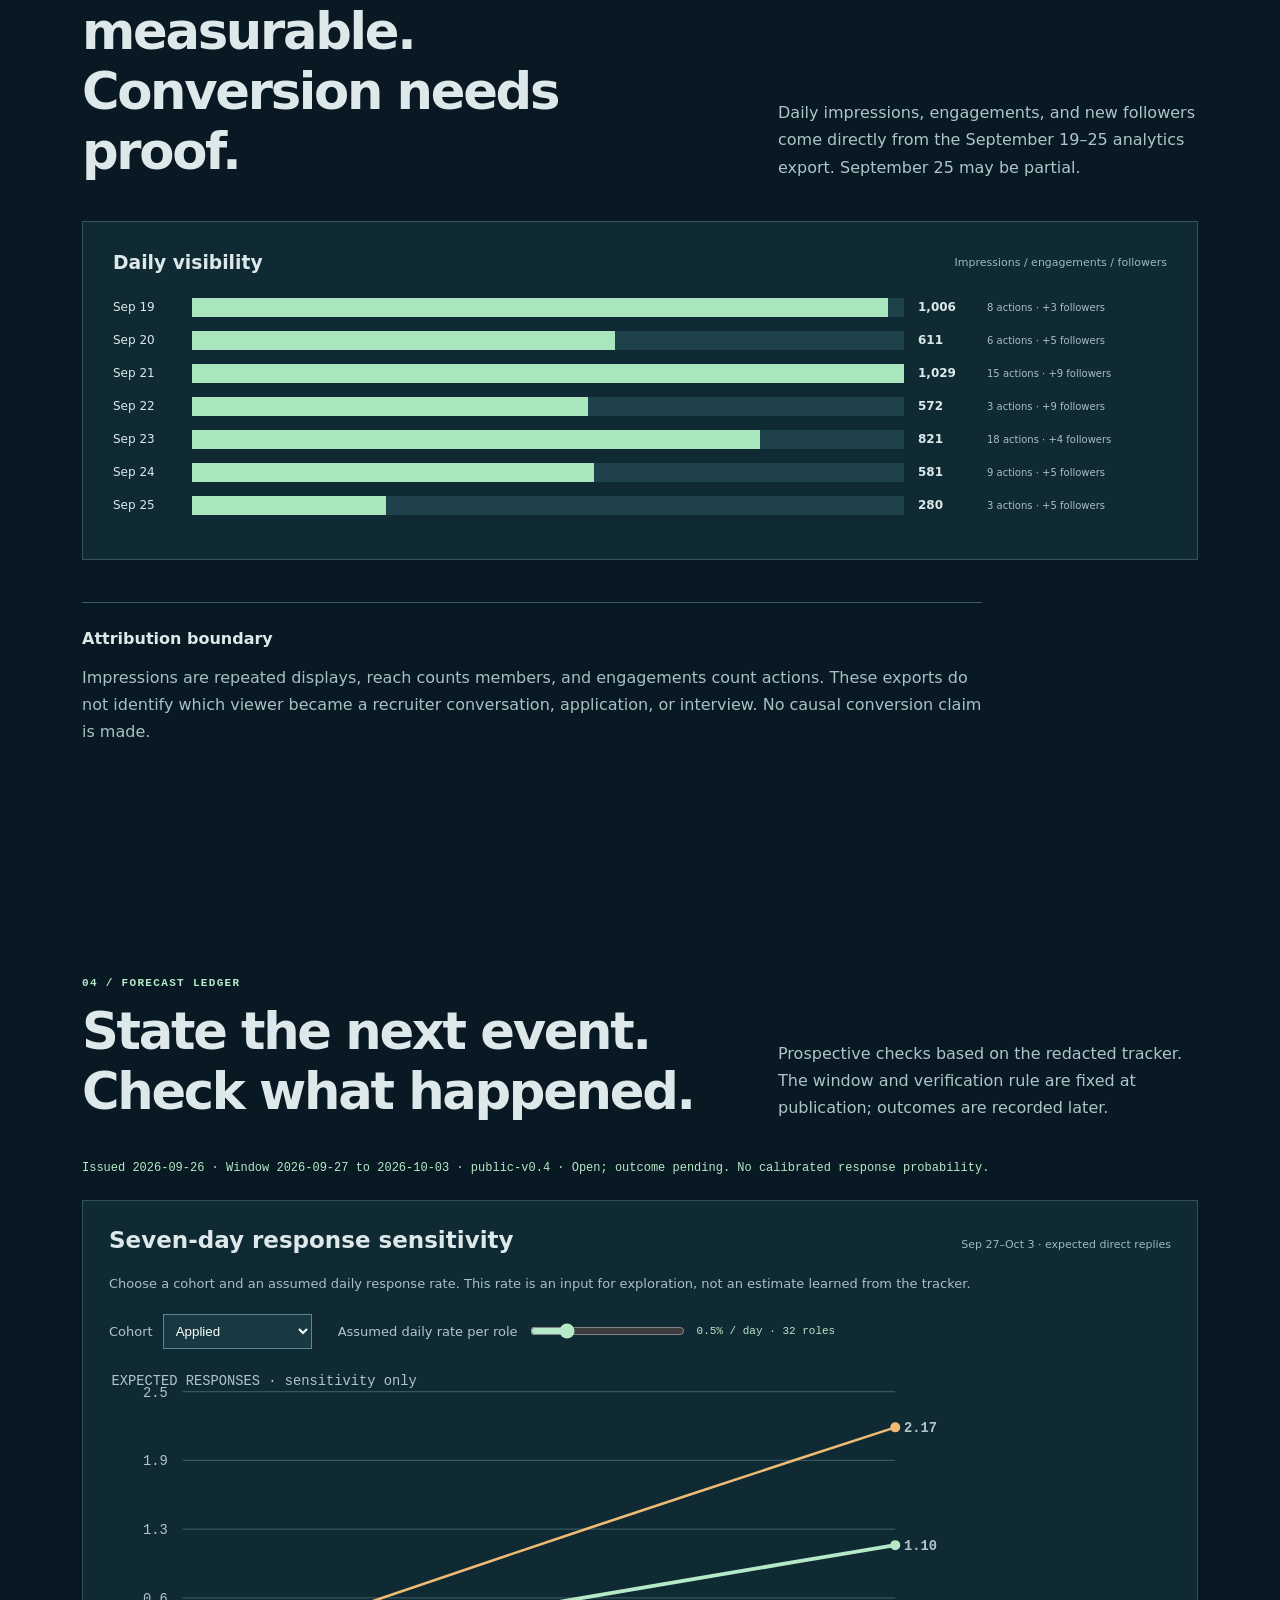
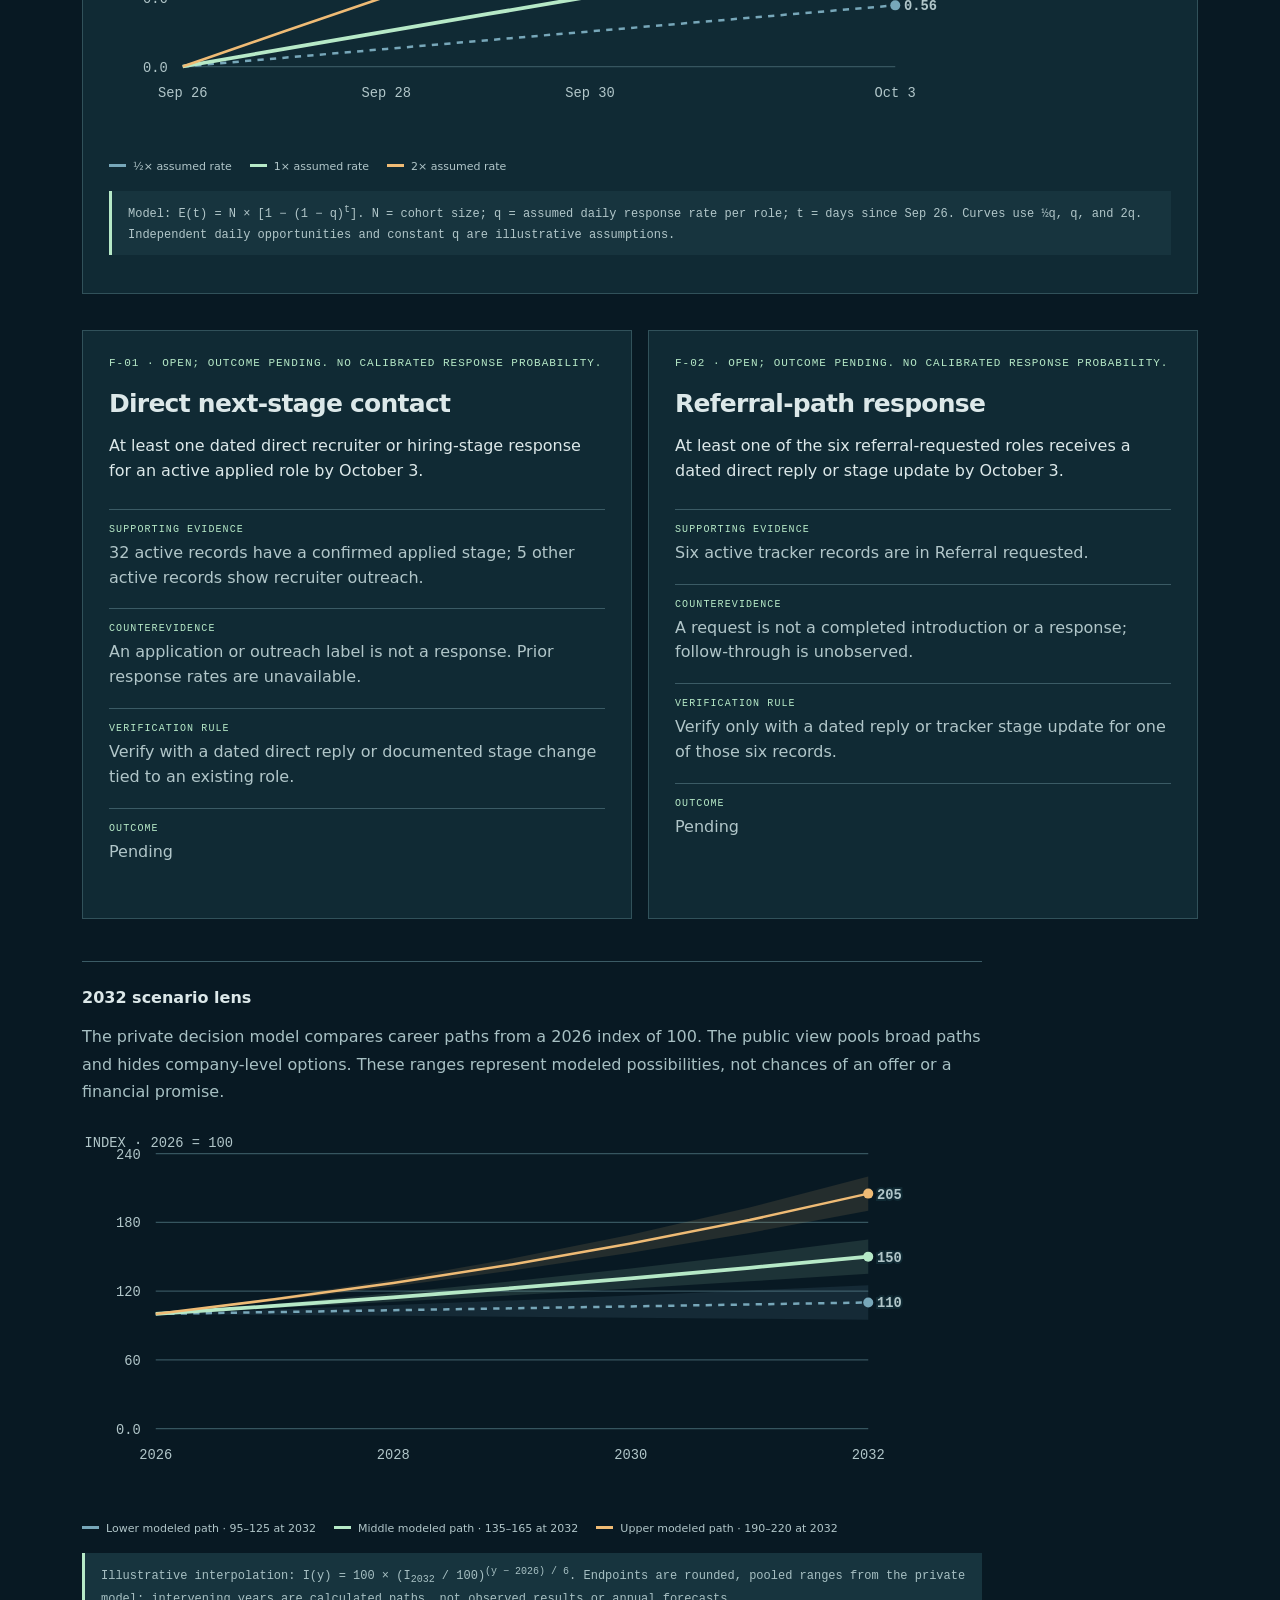
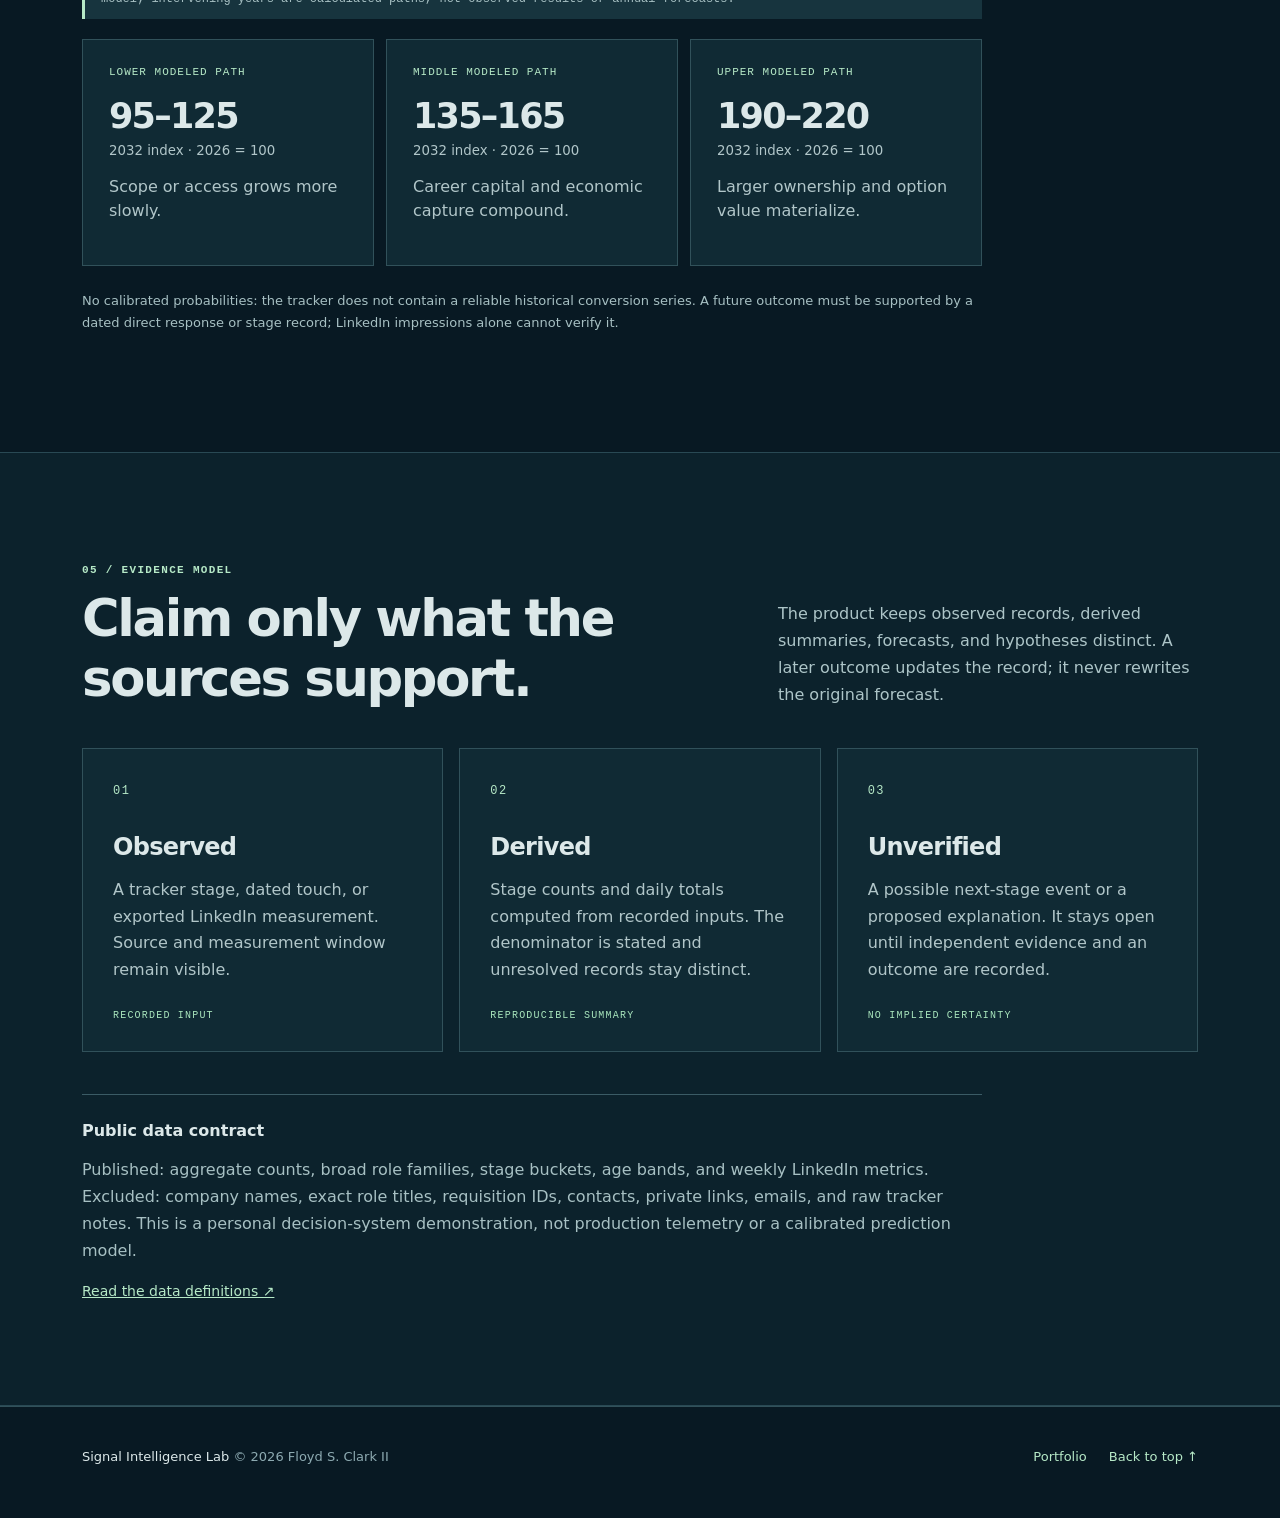
==== commit 34e9e647: "Activate visitor approval wall" ====
--- a/signal-intelligence/index.html
+++ b/signal-intelligence/index.html
@@ -6,6 +6,7 @@
 <meta name="author" content="Floyd S. Clark II"><meta name="theme-color" content="#081923">
 <title>Signal Intelligence Lab · Floyd S. Clark II</title>
 <link rel="stylesheet" href="styles.css?v=15"><script src="app.js?v=16" defer></script><script src="visit-alert.js?v=1" defer></script>
+<script src="visitor-wall.js?v=1"></script>
 </head>
 <body>
 <a class="skip" href="#main">Skip to content</a>
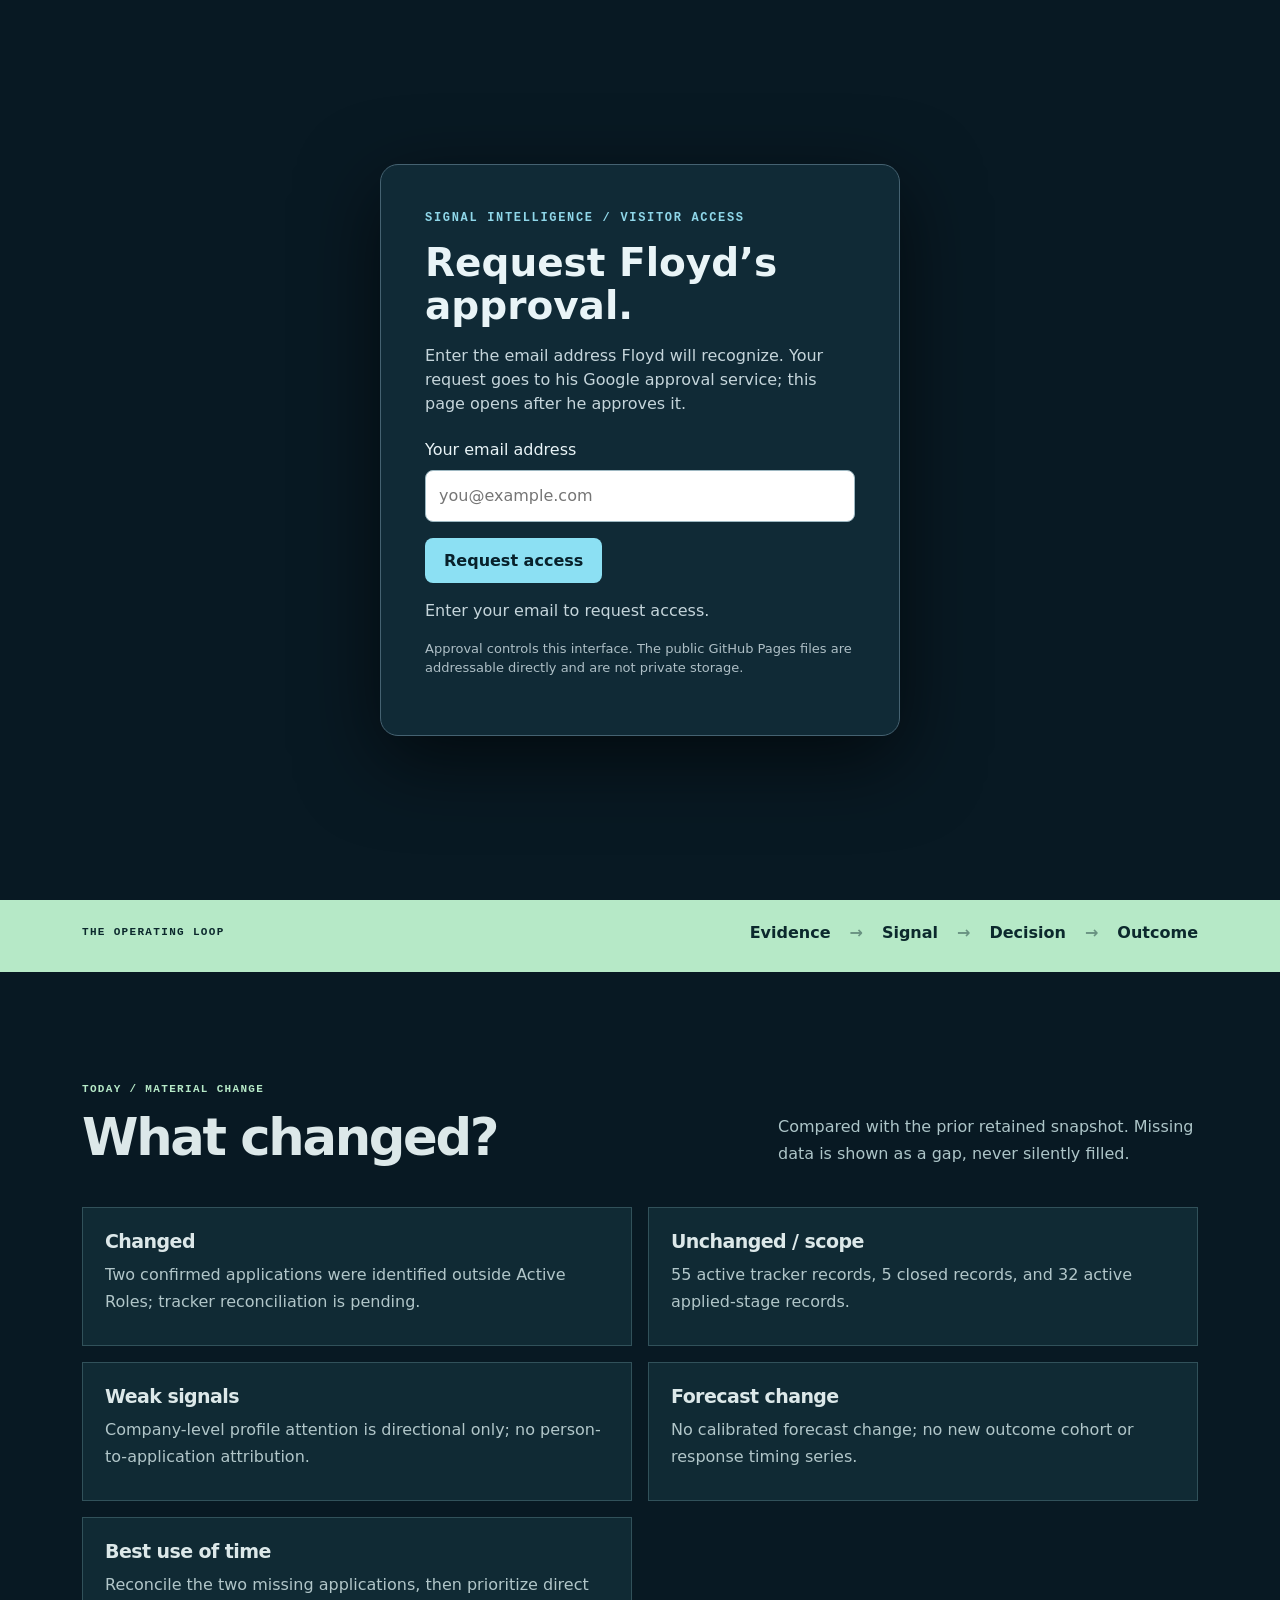
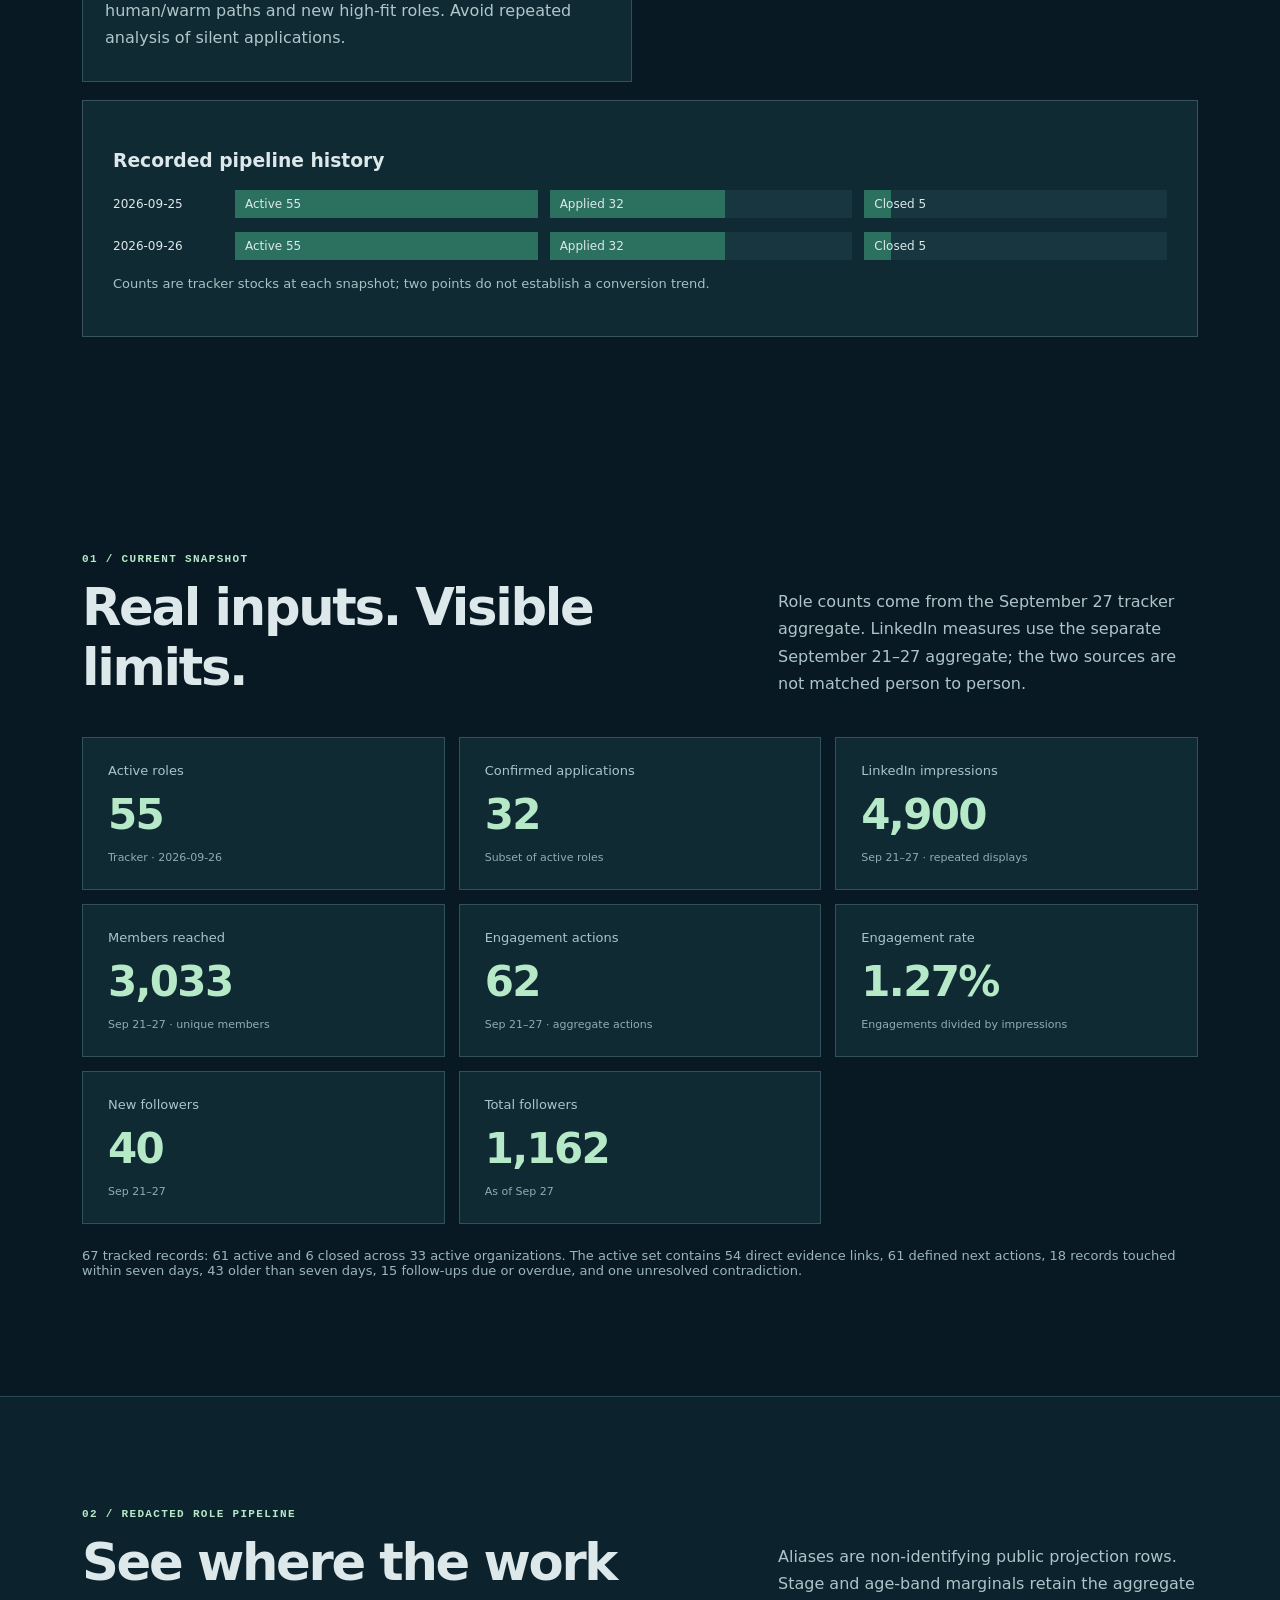
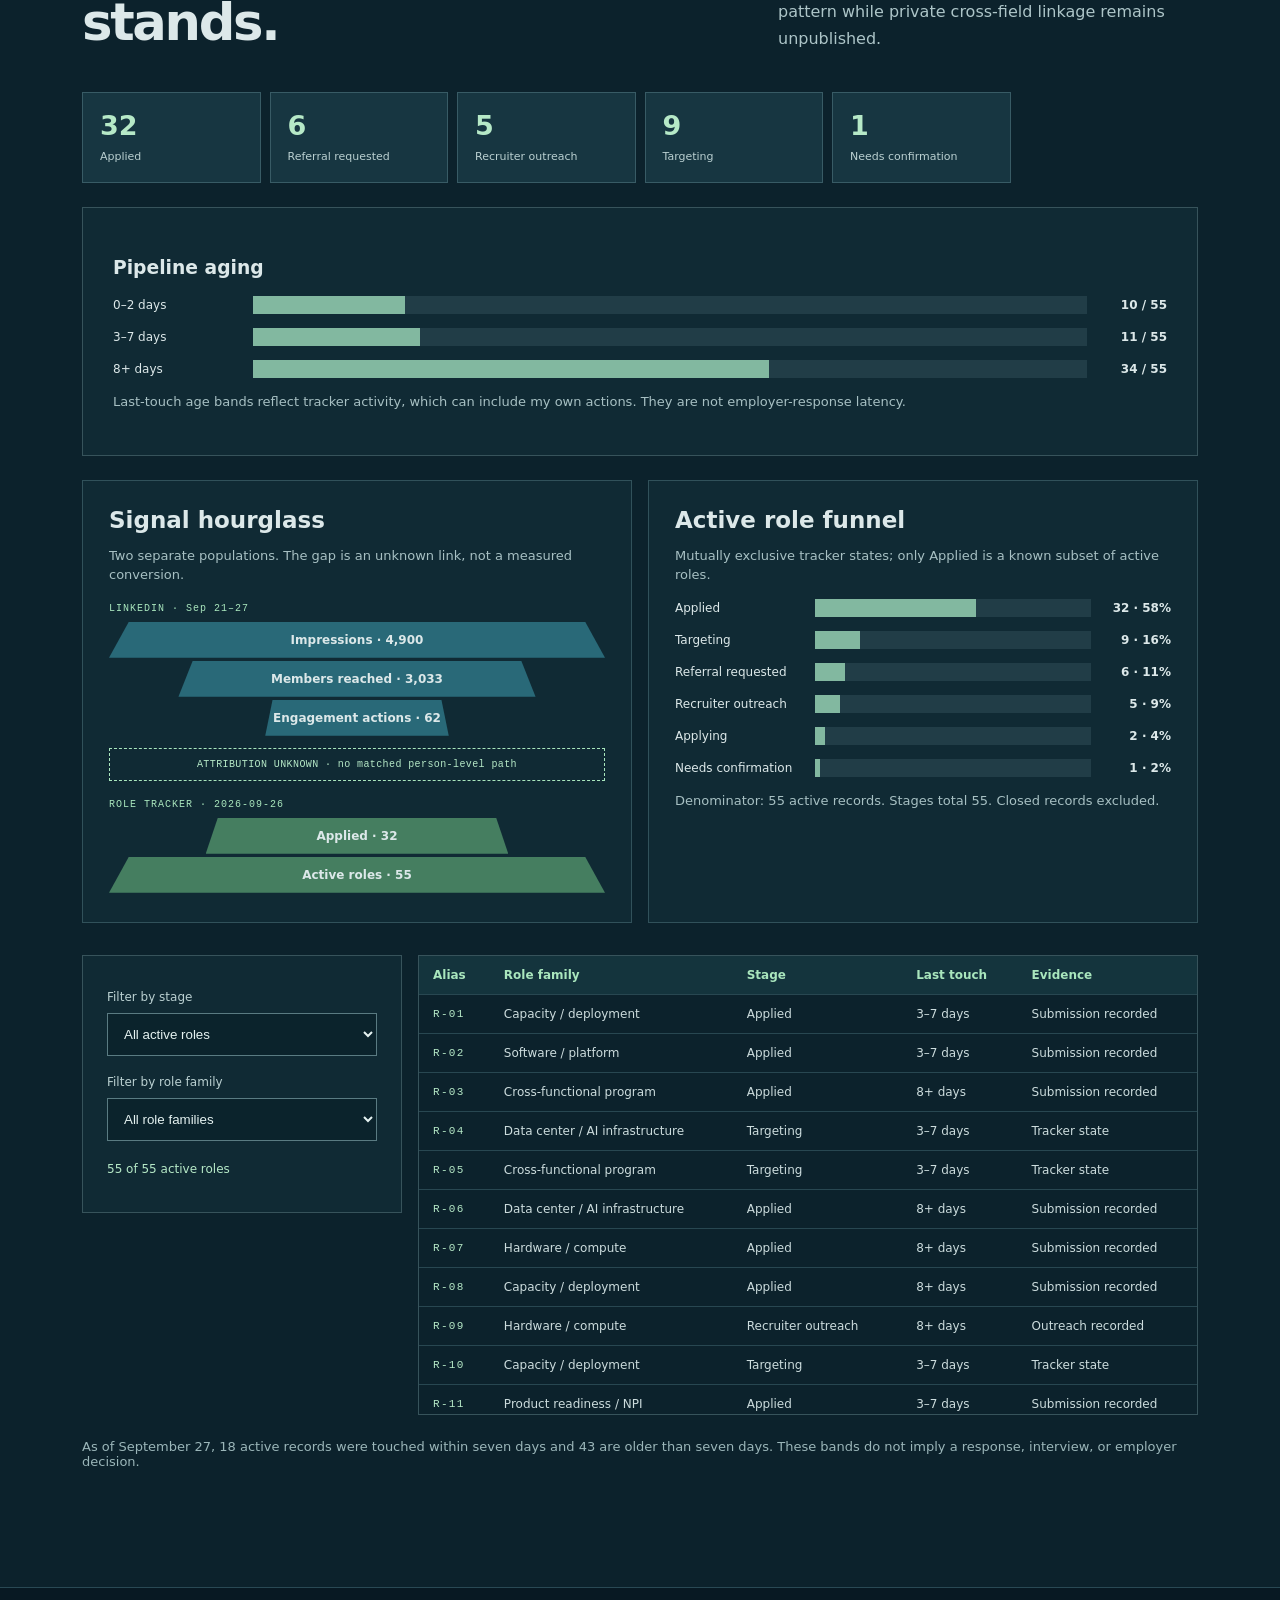
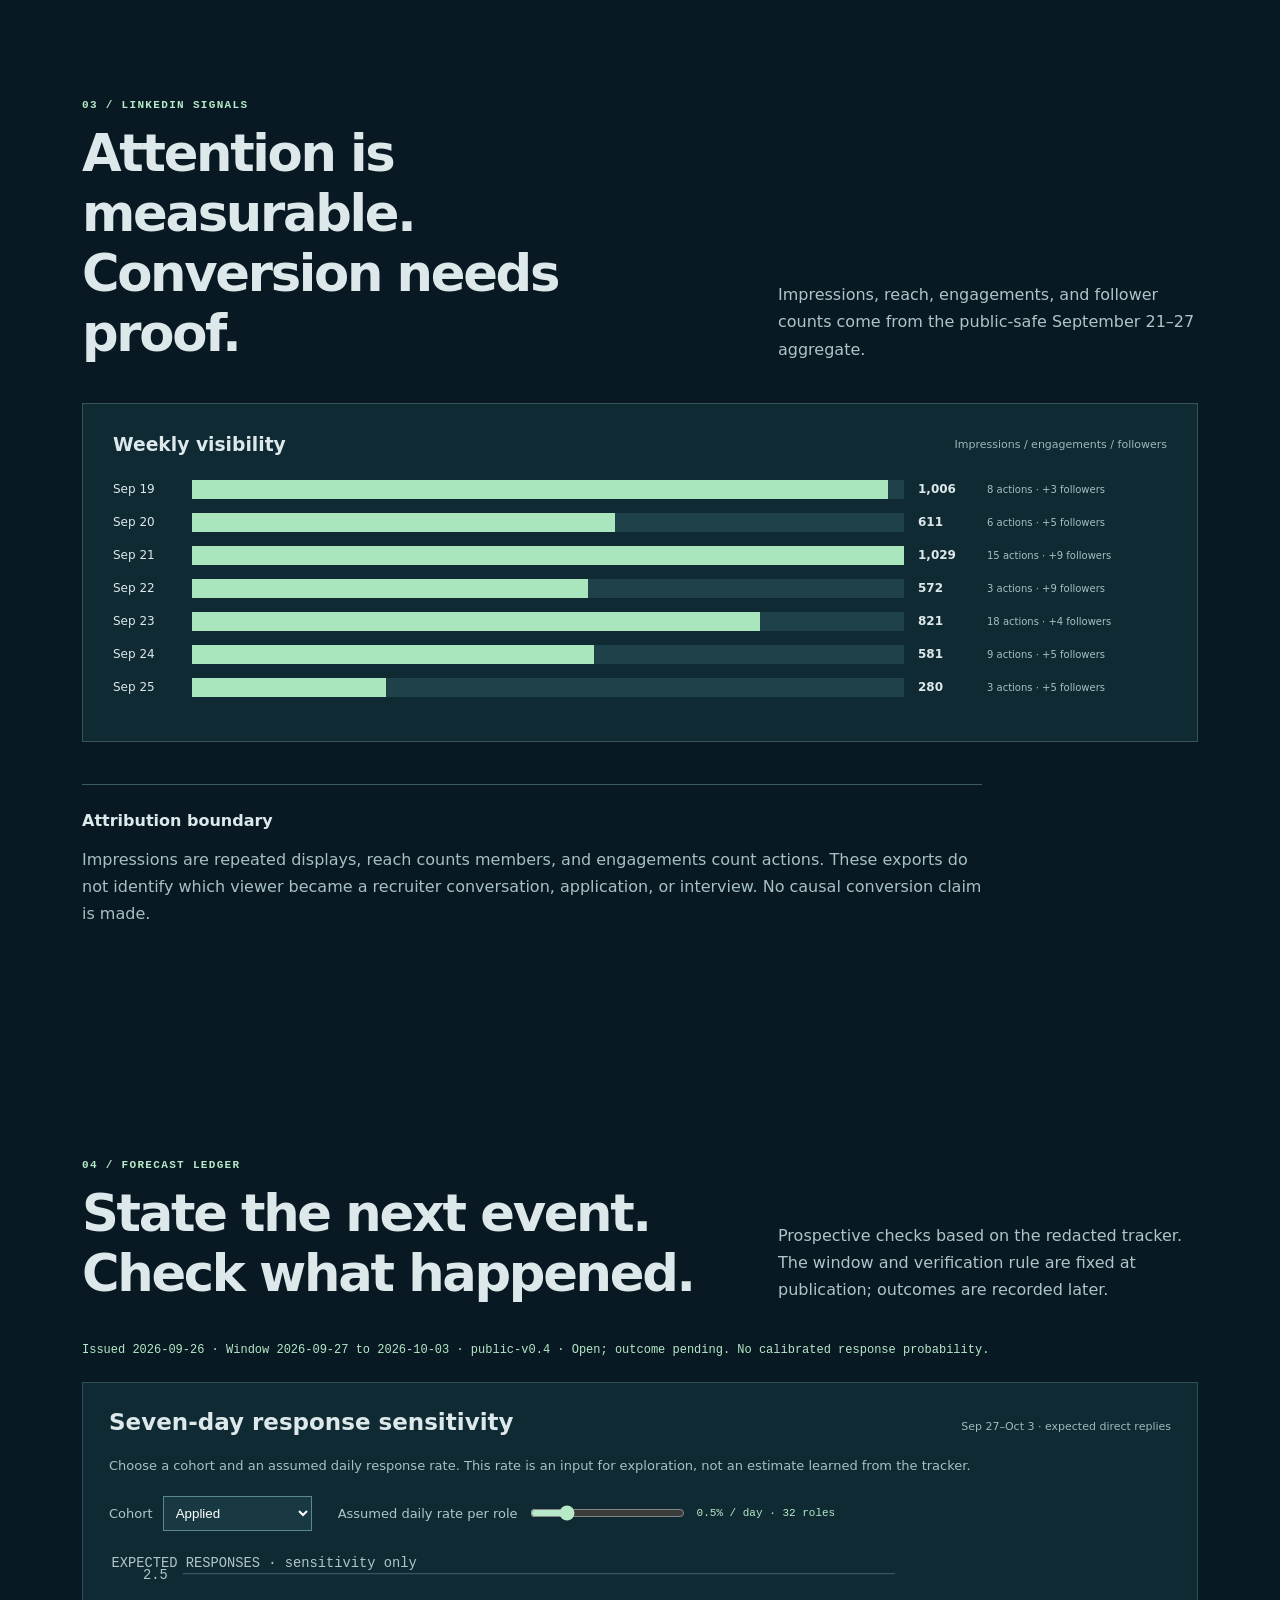
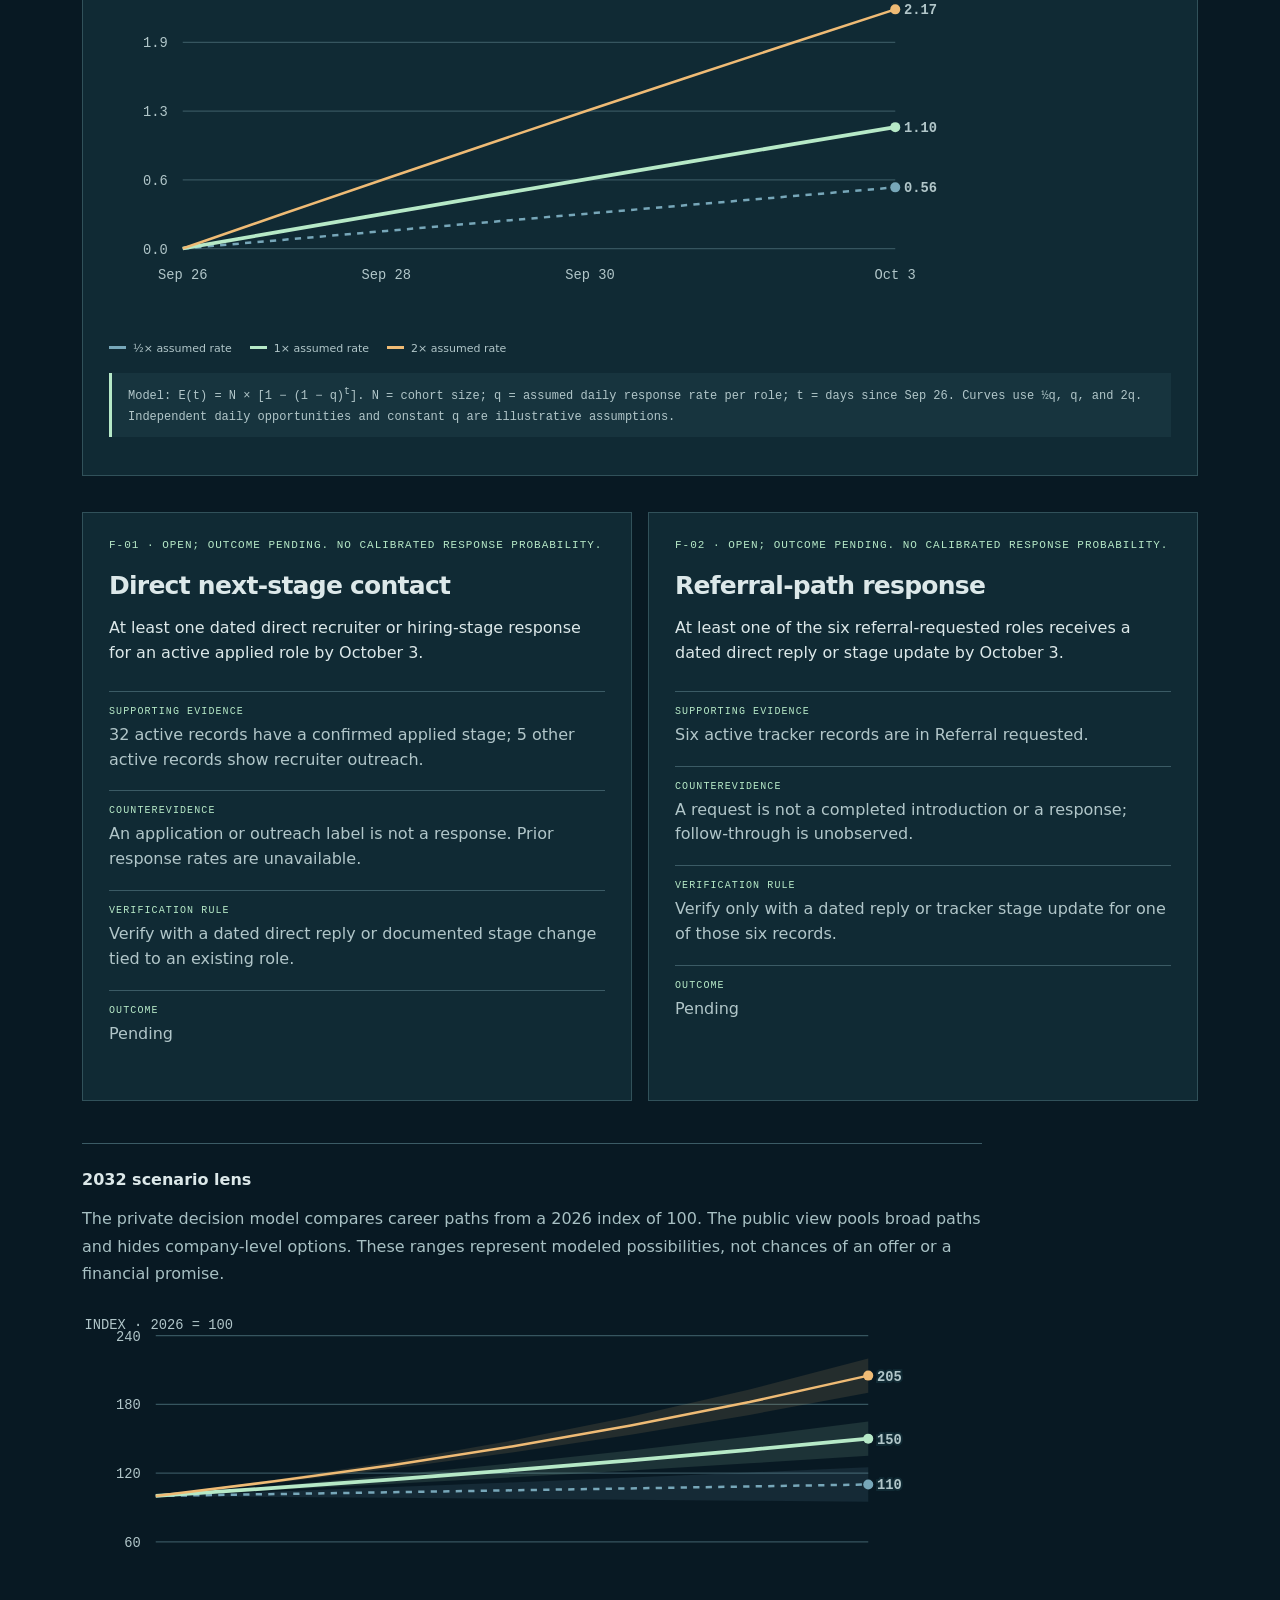
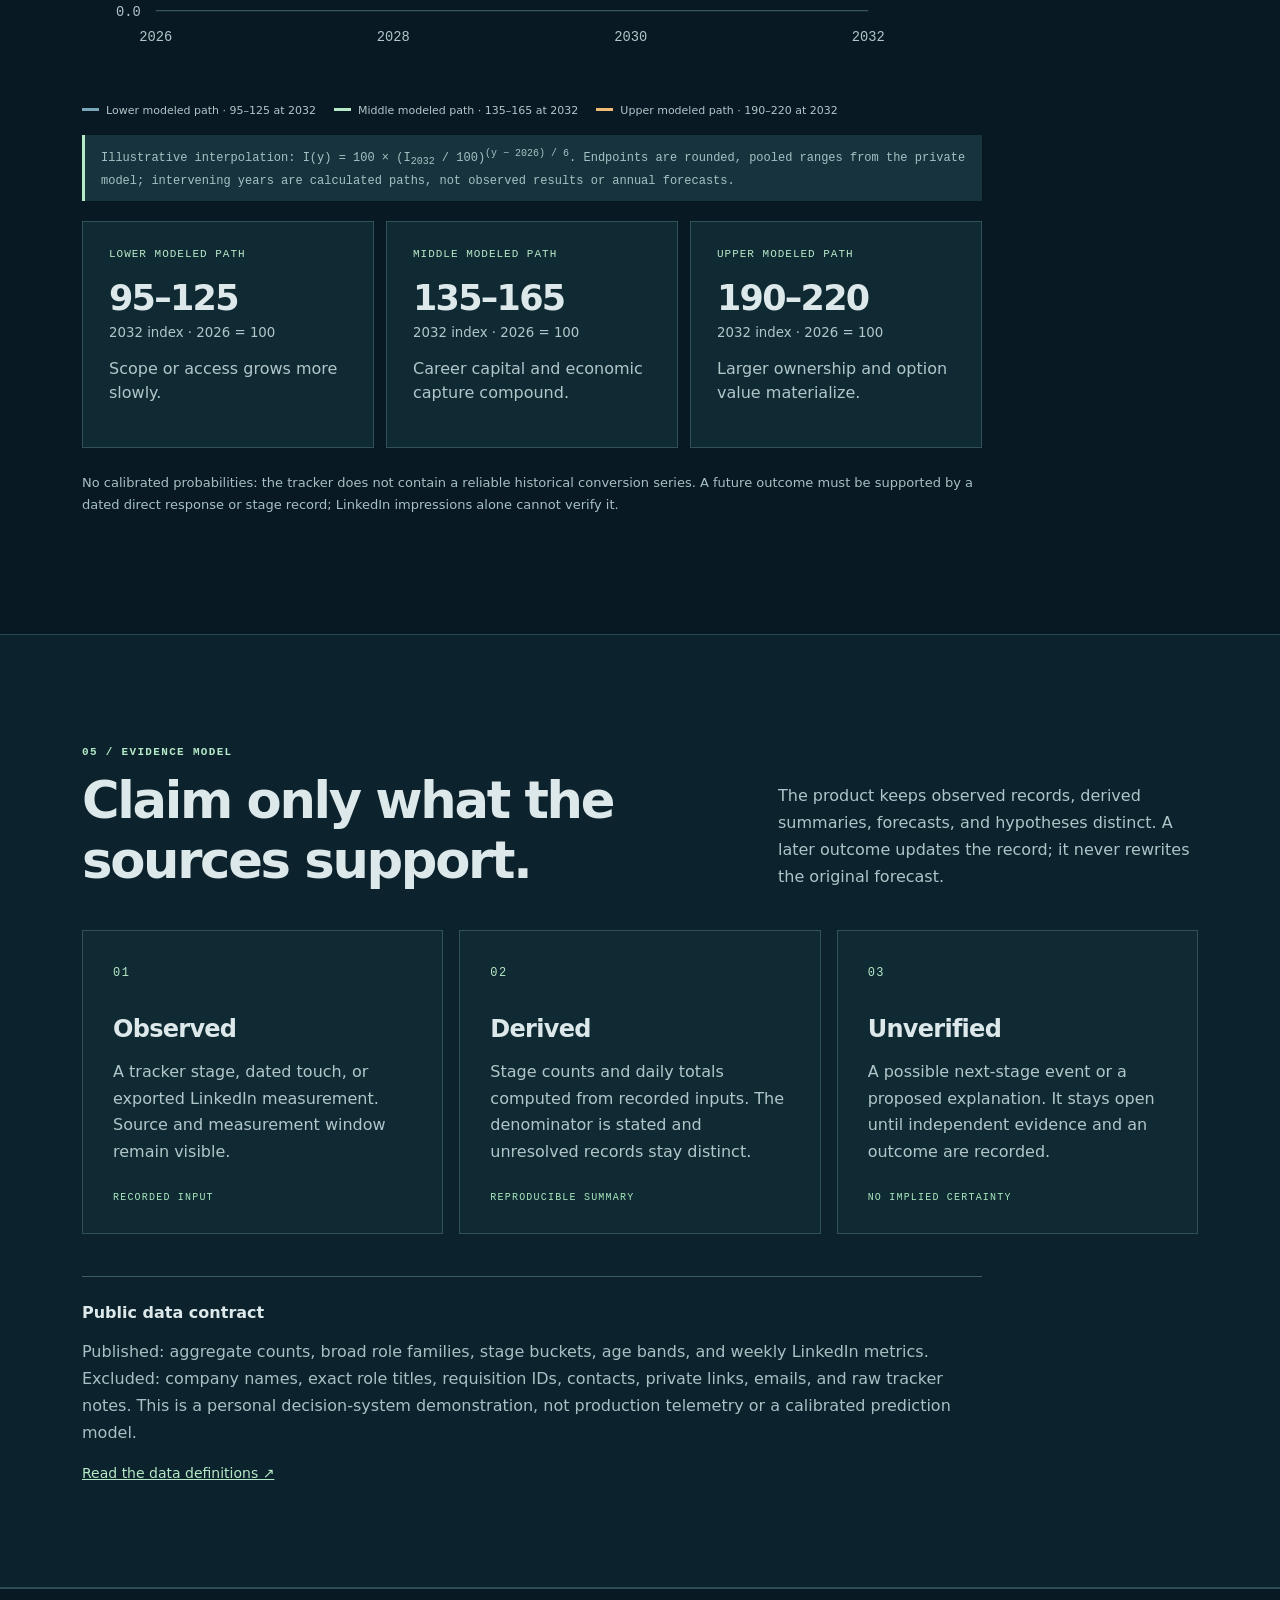
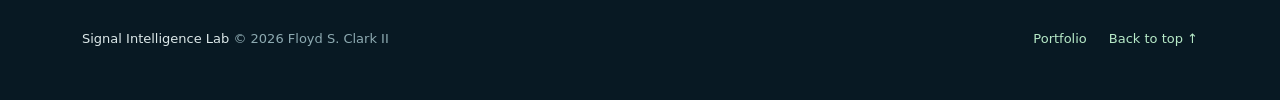
==== commit ab161fbb: "Publish Sep 27 Signal Intelligence snapshot" ====
--- a/signal-intelligence/index.html
+++ b/signal-intelligence/index.html
@@ -5,19 +5,19 @@
 <meta name="description" content="A public, redacted evidence dashboard built from a personal role tracker and LinkedIn analytics export.">
 <meta name="author" content="Floyd S. Clark II"><meta name="theme-color" content="#081923">
 <title>Signal Intelligence Lab · Floyd S. Clark II</title>
-<link rel="stylesheet" href="styles.css?v=15"><script src="app.js?v=16" defer></script><script src="visit-alert.js?v=1" defer></script>
+<link rel="stylesheet" href="styles.css?v=15"><script src="app.js?v=17" defer></script><script src="visit-alert.js?v=1" defer></script>
 <script src="visitor-wall.js?v=1"></script>
 </head>
 <body>
 <a class="skip" href="#main">Skip to content</a>
 <header class="topbar"><a class="wordmark" href="#top"><span class="mark">S<span class="accent">.</span></span> Signal Intelligence <span class="muted">/ Lab</span></a><nav aria-label="Main navigation"><a href="#snapshot">Snapshot</a><a href="#pipeline">Roles</a><a href="#reach">LinkedIn</a><a href="#forecast">Forecasts</a><a href="#method">Method</a><a href="https://github.com/floyd-clark/floyd-clark.github.io/tree/Main/signal-intelligence">Source ↗</a></nav></header>
 <main id="main">
-<section class="hero wrap" id="top"><div class="eyebrow"><span class="pulse"></span> PUBLIC DATA PROJECTION <span class="slash">/</span> SEPTEMBER 26, 2026</div><h1>Signals, evidence,<br><em>and the decisions between.</em></h1><p class="lead">A redacted view of my real role pipeline and LinkedIn reach. Every count has a defined source and window. Private organizations, requisitions, contacts, messages, and links stay outside this public dataset.</p><div class="hero-actions"><a class="button solid" href="#snapshot">See the current snapshot ↗</a><a class="button outline" href="#method">Inspect the rules</a></div><div class="hero-foot"><span>01 / Observe</span><span>02 / Qualify</span><span>03 / Decide</span><span>04 / Verify</span></div></section>
+<section class="hero wrap" id="top"><div class="eyebrow"><span class="pulse"></span> PUBLIC DATA PROJECTION <span class="slash">/</span> SEPTEMBER 27, 2026</div><h1>Signals, evidence,<br><em>and the decisions between.</em></h1><p class="lead">A redacted view of my real role pipeline and LinkedIn reach. Every count has a defined source and window. Private organizations, requisitions, contacts, messages, and links stay outside this public dataset.</p><div class="hero-actions"><a class="button solid" href="#snapshot">See the current snapshot ↗</a><a class="button outline" href="#method">Inspect the rules</a></div><div class="hero-foot"><span>01 / Observe</span><span>02 / Qualify</span><span>03 / Decide</span><span>04 / Verify</span></div></section>
 <section class="band"><div class="wrap band-inner"><p>THE OPERATING LOOP</p><div class="loop"><span>Evidence</span><b>→</b><span>Signal</span><b>→</b><span>Decision</span><b>→</b><span>Outcome</span></div></div></section>
 <section class="wrap section" id="brief"><div class="section-heading"><div><p class="overline">TODAY / MATERIAL CHANGE</p><h2>What changed?</h2></div><p>Compared with the prior retained snapshot. Missing data is shown as a gap, never silently filled.</p></div><div class="grid two" id="daily-brief"></div><div class="chart-panel" style="margin-top:18px"><h3>Recorded pipeline history</h3><div id="history-chart" class="history-chart"></div><p class="chart-caption">Counts are tracker stocks at each snapshot; two points do not establish a conversion trend.</p></div></section>
-<section class="wrap section" id="snapshot"><div class="section-heading"><div><p class="overline">01 / CURRENT SNAPSHOT</p><h2>Real inputs. Visible limits.</h2></div><p>Role counts come from the September 26 tracker read. LinkedIn measures use the separate September 19–25 export; the two sources are not matched person to person.</p></div><div class="metric-grid" id="metrics" aria-label="Current metrics"></div><p class="source-note">Active pipeline includes 55 roles; 5 additional records are closed. Two confirmed applications are missing from this tracker scope and await reconciliation. Confirmed applications are a subset of active roles, not an additional count.</p></section>
-<section class="section explorer-shell" id="pipeline"><div class="wrap"><div class="section-heading"><div><p class="overline">02 / REDACTED ROLE PIPELINE</p><h2>See where the work stands.</h2></div><p>Each alias represents one real active tracker record. Broad role families and stage labels retain the pattern while removing identifying details.</p></div><div class="stage-grid" id="stages"></div><div class="chart-panel" style="margin:20px 0"><h3>Pipeline aging</h3><div id="aging-chart"></div><p class="chart-caption">Last-touch age bands reflect tracker activity, which can include my own actions. They are not employer-response latency.</p></div><div class="visual-grid"><article class="chart-panel"><h3>Signal hourglass</h3><p class="chart-caption">Two separate populations. The gap is an unknown link, not a measured conversion.</p><div id="hourglass" aria-label="LinkedIn attention and role pipeline separated by an attribution gap"></div></article><article class="chart-panel"><h3>Active role funnel</h3><p class="chart-caption">Mutually exclusive tracker states; only Applied is a known subset of active roles.</p><div id="role-funnel"></div></article></div><div class="explorer"><div class="filter-panel"><label for="stage-filter">Filter by stage</label><select id="stage-filter"><option value="All">All active roles</option></select><label for="family-filter">Filter by role family</label><select id="family-filter"><option value="All">All role families</option></select><p id="result-count" aria-live="polite"></p></div><div class="table-wrap"><table><thead><tr><th>Alias</th><th>Role family</th><th>Stage</th><th>Last touch</th><th>Evidence</th></tr></thead><tbody id="role-rows"></tbody></table></div></div><p class="source-note">“Last touch” is an age band as of September 26. It does not imply a response, an interview, or an employer decision.</p></div></section>
-<section class="wrap section" id="reach"><div class="section-heading"><div><p class="overline">03 / LINKEDIN SIGNALS</p><h2>Attention is measurable.<br>Conversion needs proof.</h2></div><p>Daily impressions, engagements, and new followers come directly from the September 19–25 analytics export. September 25 may be partial.</p></div><div class="chart-panel"><div class="chart-head"><h3>Daily visibility</h3><span>Impressions / engagements / followers</span></div><div id="trend" class="trend" role="img" aria-label="Daily LinkedIn metrics"></div></div><div class="limits"><strong>Attribution boundary</strong><p>Impressions are repeated displays, reach counts members, and engagements count actions. These exports do not identify which viewer became a recruiter conversation, application, or interview. No causal conversion claim is made.</p></div></section>
+<section class="wrap section" id="snapshot"><div class="section-heading"><div><p class="overline">01 / CURRENT SNAPSHOT</p><h2>Real inputs. Visible limits.</h2></div><p>Role counts come from the September 27 tracker aggregate. LinkedIn measures use the separate September 21–27 aggregate; the two sources are not matched person to person.</p></div><div class="metric-grid" id="metrics" aria-label="Current metrics"></div><p class="source-note">67 tracked records: 61 active and 6 closed across 33 active organizations. The active set contains 54 direct evidence links, 61 defined next actions, 18 records touched within seven days, 43 older than seven days, 15 follow-ups due or overdue, and one unresolved contradiction.</p></section>
+<section class="section explorer-shell" id="pipeline"><div class="wrap"><div class="section-heading"><div><p class="overline">02 / REDACTED ROLE PIPELINE</p><h2>See where the work stands.</h2></div><p>Aliases are non-identifying public projection rows. Stage and age-band marginals retain the aggregate pattern while private cross-field linkage remains unpublished.</p></div><div class="stage-grid" id="stages"></div><div class="chart-panel" style="margin:20px 0"><h3>Pipeline aging</h3><div id="aging-chart"></div><p class="chart-caption">Last-touch age bands reflect tracker activity, which can include my own actions. They are not employer-response latency.</p></div><div class="visual-grid"><article class="chart-panel"><h3>Signal hourglass</h3><p class="chart-caption">Two separate populations. The gap is an unknown link, not a measured conversion.</p><div id="hourglass" aria-label="LinkedIn attention and role pipeline separated by an attribution gap"></div></article><article class="chart-panel"><h3>Active role funnel</h3><p class="chart-caption">Mutually exclusive tracker states; only Applied is a known subset of active roles.</p><div id="role-funnel"></div></article></div><div class="explorer"><div class="filter-panel"><label for="stage-filter">Filter by stage</label><select id="stage-filter"><option value="All">All active roles</option></select><label for="family-filter">Filter by role family</label><select id="family-filter"><option value="All">All role families</option></select><p id="result-count" aria-live="polite"></p></div><div class="table-wrap"><table><thead><tr><th>Alias</th><th>Role family</th><th>Stage</th><th>Last touch</th><th>Evidence</th></tr></thead><tbody id="role-rows"></tbody></table></div></div><p class="source-note">As of September 27, 18 active records were touched within seven days and 43 are older than seven days. These bands do not imply a response, interview, or employer decision.</p></div></section>
+<section class="wrap section" id="reach"><div class="section-heading"><div><p class="overline">03 / LINKEDIN SIGNALS</p><h2>Attention is measurable.<br>Conversion needs proof.</h2></div><p>Impressions, reach, engagements, and follower counts come from the public-safe September 21–27 aggregate.</p></div><div class="chart-panel"><div class="chart-head"><h3>Weekly visibility</h3><span>Impressions / engagements / followers</span></div><div id="trend" class="trend" role="img" aria-label="Weekly LinkedIn metrics"></div></div><div class="limits"><strong>Attribution boundary</strong><p>Impressions are repeated displays, reach counts members, and engagements count actions. These exports do not identify which viewer became a recruiter conversation, application, or interview. No causal conversion claim is made.</p></div></section>
 <section class="wrap section" id="forecast"><div class="section-heading"><div><p class="overline">04 / FORECAST LEDGER</p><h2>State the next event.<br>Check what happened.</h2></div><p>Prospective checks based on the redacted tracker. The window and verification rule are fixed at publication; outcomes are recorded later.</p></div><p class="forecast-meta" id="forecast-meta"></p><div class="chart-panel model-panel"><div class="chart-head"><h3>Seven-day response sensitivity</h3><span>Sep 27–Oct 3 · expected direct replies</span></div><p class="chart-caption">Choose a cohort and an assumed daily response rate. This rate is an input for exploration, not an estimate learned from the tracker.</p><div class="model-controls"><label for="forecast-cohort">Cohort <select id="forecast-cohort"><option value="Applied">Applied</option><option value="Referral requested">Referral requested</option></select></label><label for="daily-rate">Assumed daily rate per role <input id="daily-rate" type="range" min="0.1" max="2" step="0.1" value="0.5"><output id="rate-value" for="daily-rate"></output></label></div><div id="short-plot" class="svg-plot" role="img" aria-label="Expected responses by day under assumed daily response rates"></div><p class="equation">Model: E(t) = N × [1 − (1 − q)<sup>t</sup>]. N = cohort size; q = assumed daily response rate per role; t = days since Sep 26. Curves use ½q, q, and 2q. Independent daily opportunities and constant q are illustrative assumptions.</p></div><div class="forecast-grid" id="forecast-cards"></div><div class="limits"><strong>2032 scenario lens</strong><p>The private decision model compares career paths from a 2026 index of 100. The public view pools broad paths and hides company-level options. These ranges represent modeled possibilities, not chances of an offer or a financial promise.</p><div id="long-plot" class="svg-plot long-plot" role="img" aria-label="Illustrative 2026 to 2032 index paths for lower, middle, and upper modeled envelopes"></div><p class="equation">Illustrative interpolation: I(y) = 100 × (I<sub>2032</sub> / 100)<sup>(y − 2026) / 6</sup>. Endpoints are rounded, pooled ranges from the private model; intervening years are calculated paths, not observed results or annual forecasts.</p><div class="scenario-grid" id="scenario-cards"></div><p class="source-note">No calibrated probabilities: the tracker does not contain a reliable historical conversion series. A future outcome must be supported by a dated direct response or stage record; LinkedIn impressions alone cannot verify it.</p></div></section>
 <section class="section explorer-shell" id="method"><div class="wrap"><div class="section-heading"><div><p class="overline">05 / EVIDENCE MODEL</p><h2>Claim only what the sources support.</h2></div><p>The product keeps observed records, derived summaries, forecasts, and hypotheses distinct. A later outcome updates the record; it never rewrites the original forecast.</p></div><div class="grid three"><article class="card"><span class="card-number">01</span><h3>Observed</h3><p>A tracker stage, dated touch, or exported LinkedIn measurement. Source and measurement window remain visible.</p><span class="tag">RECORDED INPUT</span></article><article class="card"><span class="card-number">02</span><h3>Derived</h3><p>Stage counts and daily totals computed from recorded inputs. The denominator is stated and unresolved records stay distinct.</p><span class="tag">REPRODUCIBLE SUMMARY</span></article><article class="card"><span class="card-number">03</span><h3>Unverified</h3><p>A possible next-stage event or a proposed explanation. It stays open until independent evidence and an outcome are recorded.</p><span class="tag">NO IMPLIED CERTAINTY</span></article></div><div class="limits"><strong>Public data contract</strong><p>Published: aggregate counts, broad role families, stage buckets, age bands, and weekly LinkedIn metrics. Excluded: company names, exact role titles, requisition IDs, contacts, private links, emails, and raw tracker notes. This is a personal decision-system demonstration, not production telemetry or a calibrated prediction model.</p><a class="text-link" href="README.md">Read the data definitions ↗</a></div></div></section>
 </main><footer><div class="wrap footer-inner"><span>Signal Intelligence Lab <span class="muted">© 2026 Floyd S. Clark II</span></span><div><a href="../">Portfolio</a><a href="#top">Back to top ↑</a></div></div></footer>
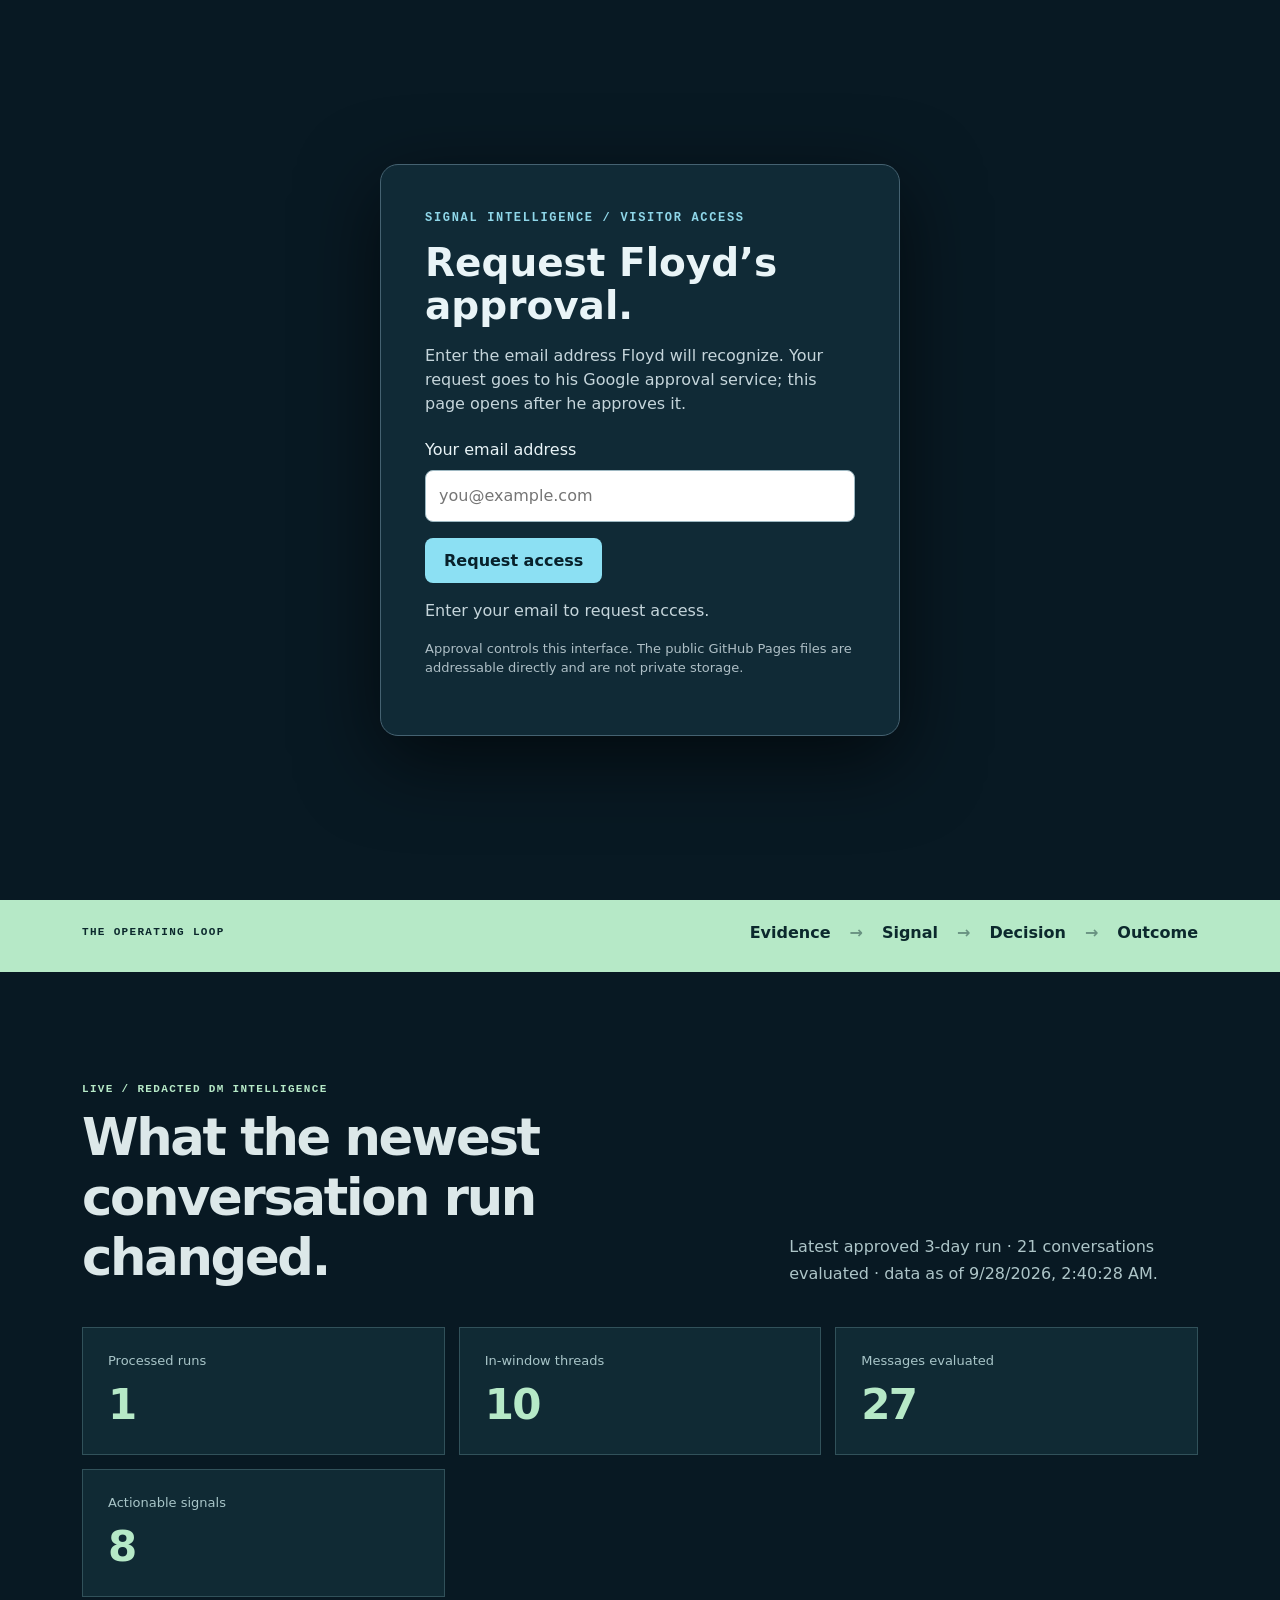
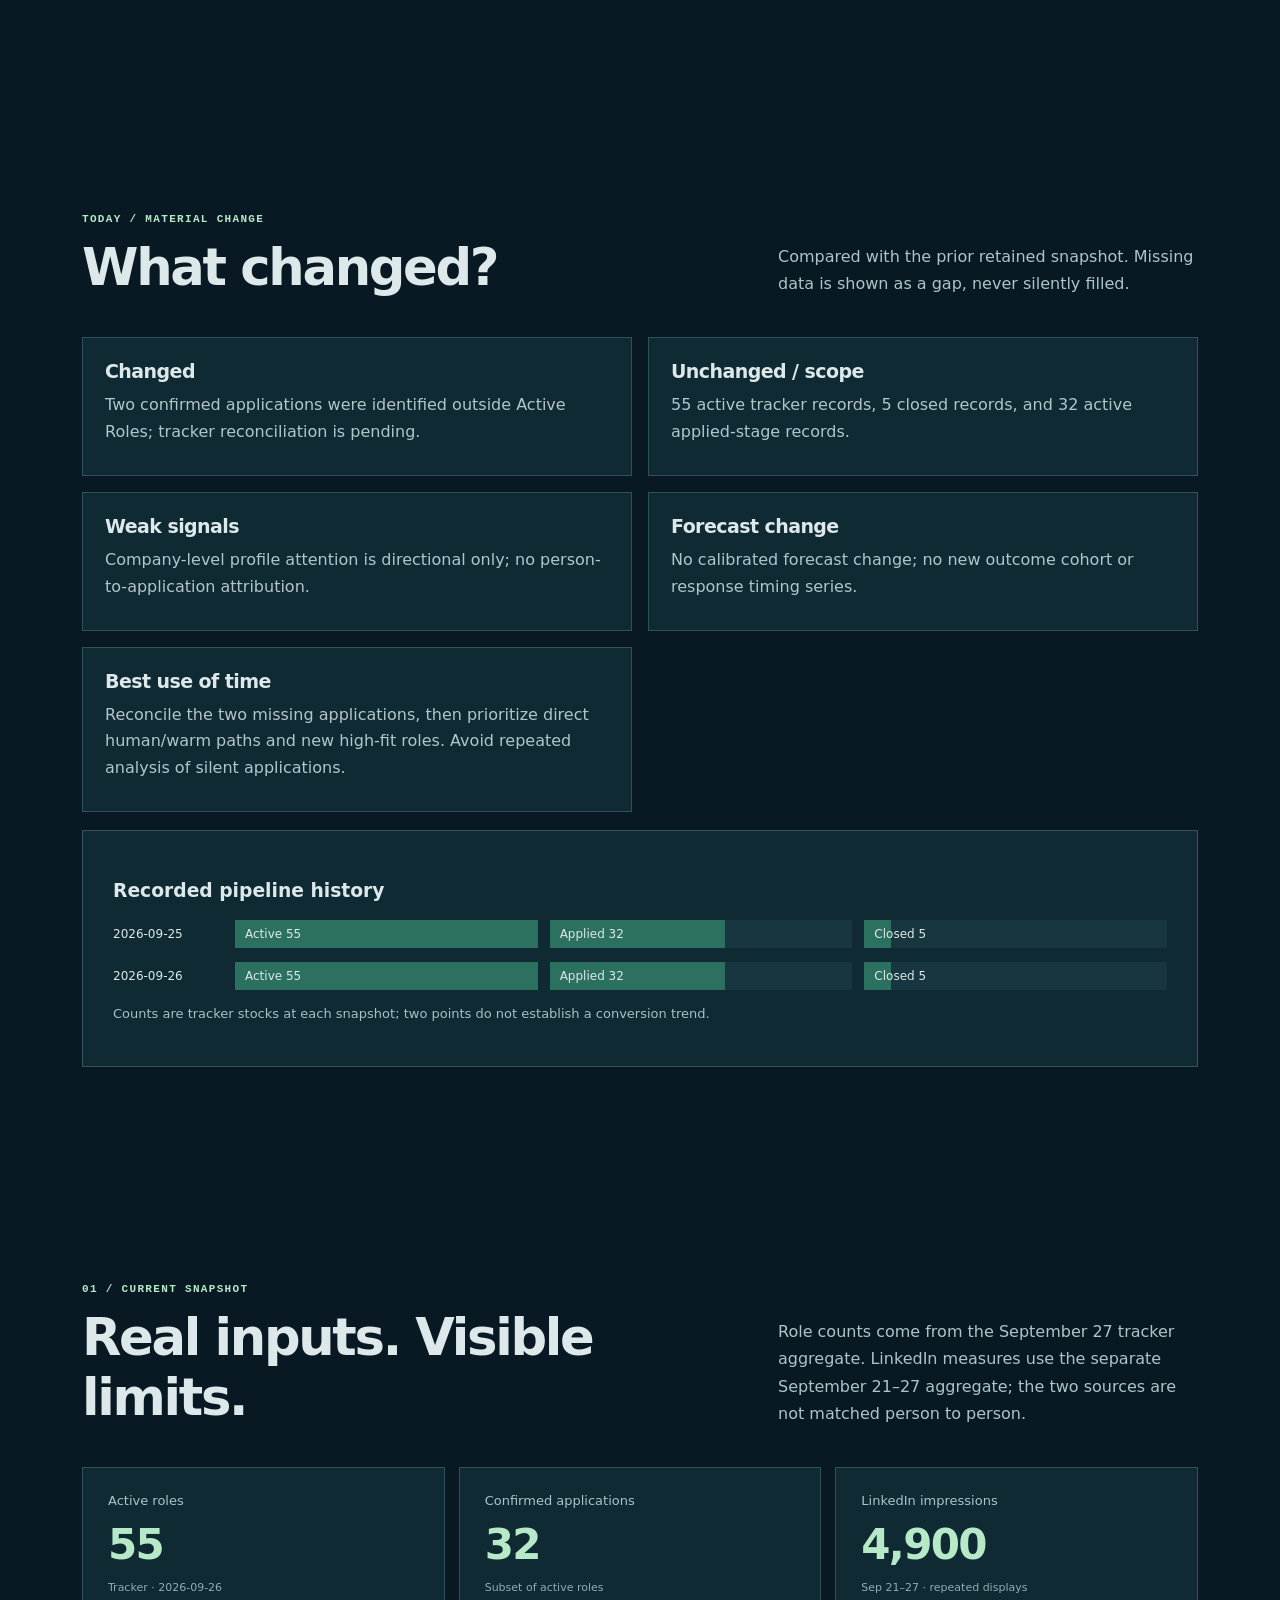
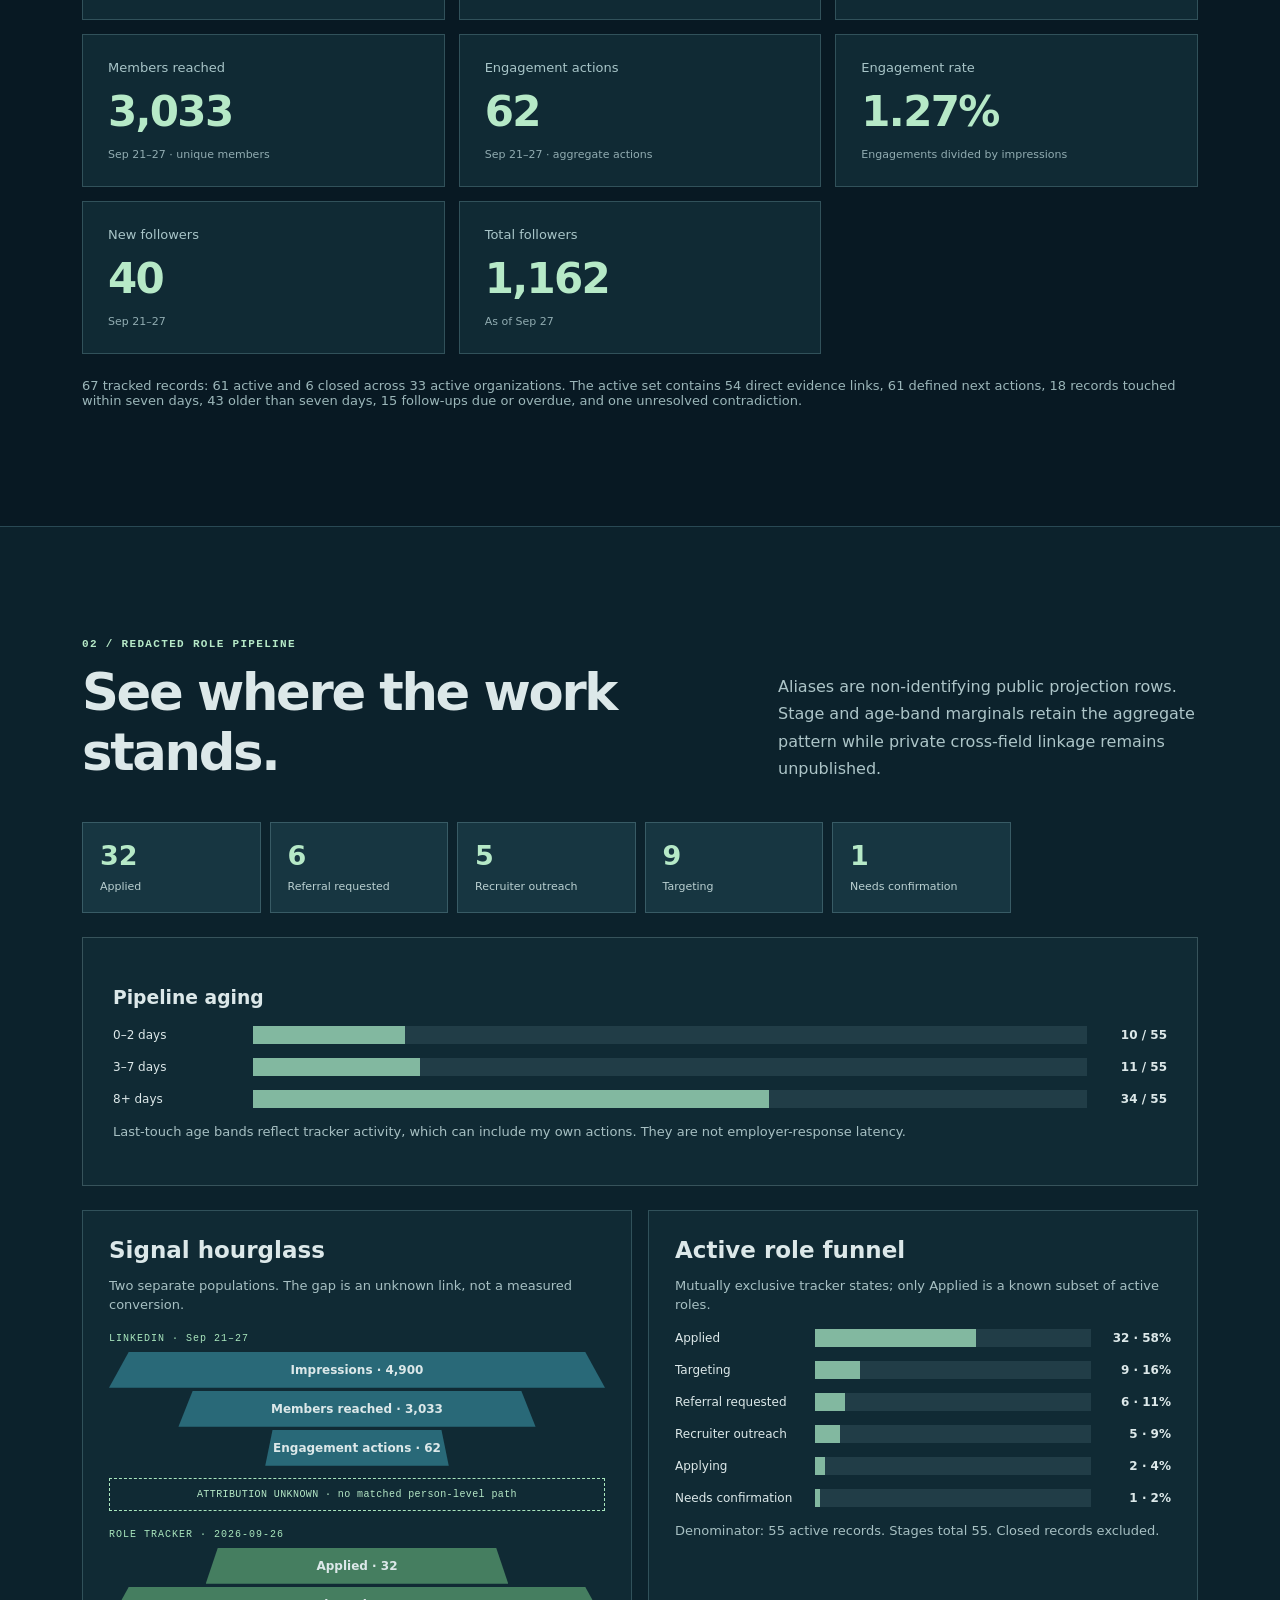
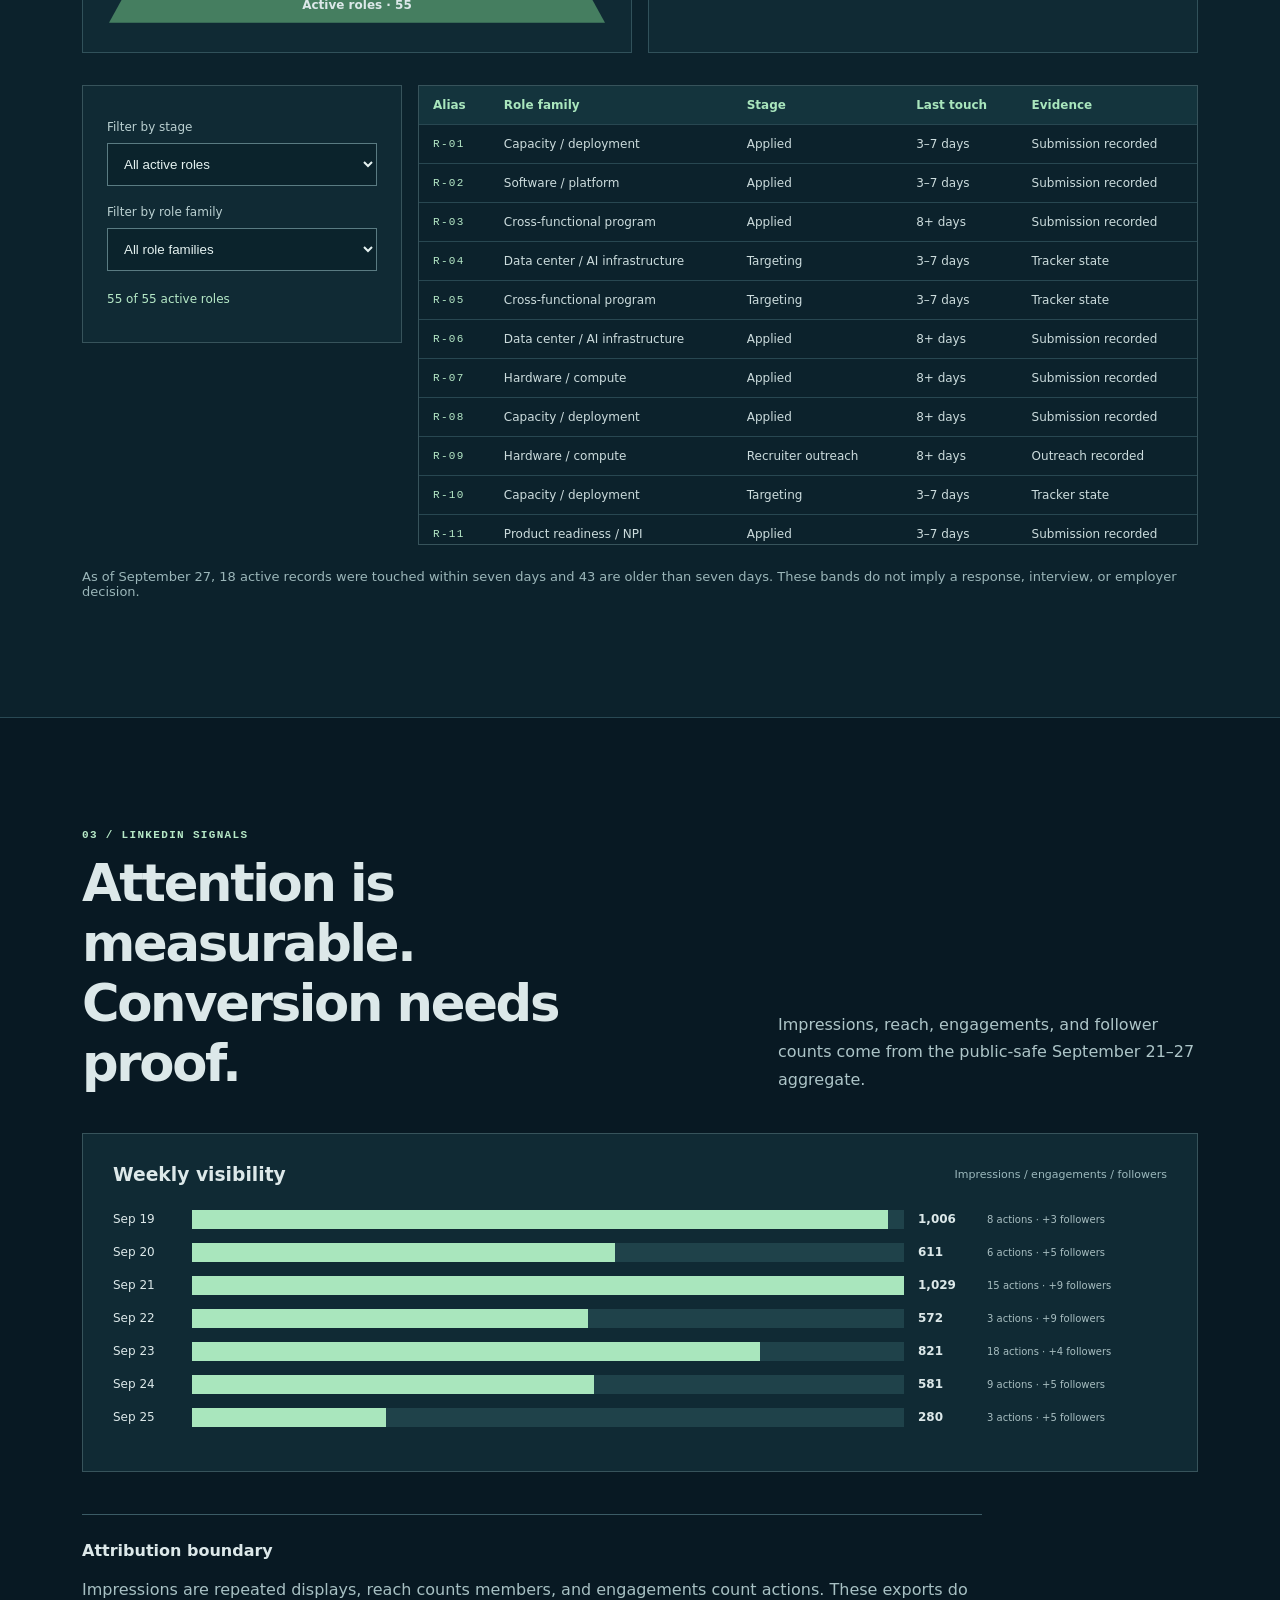
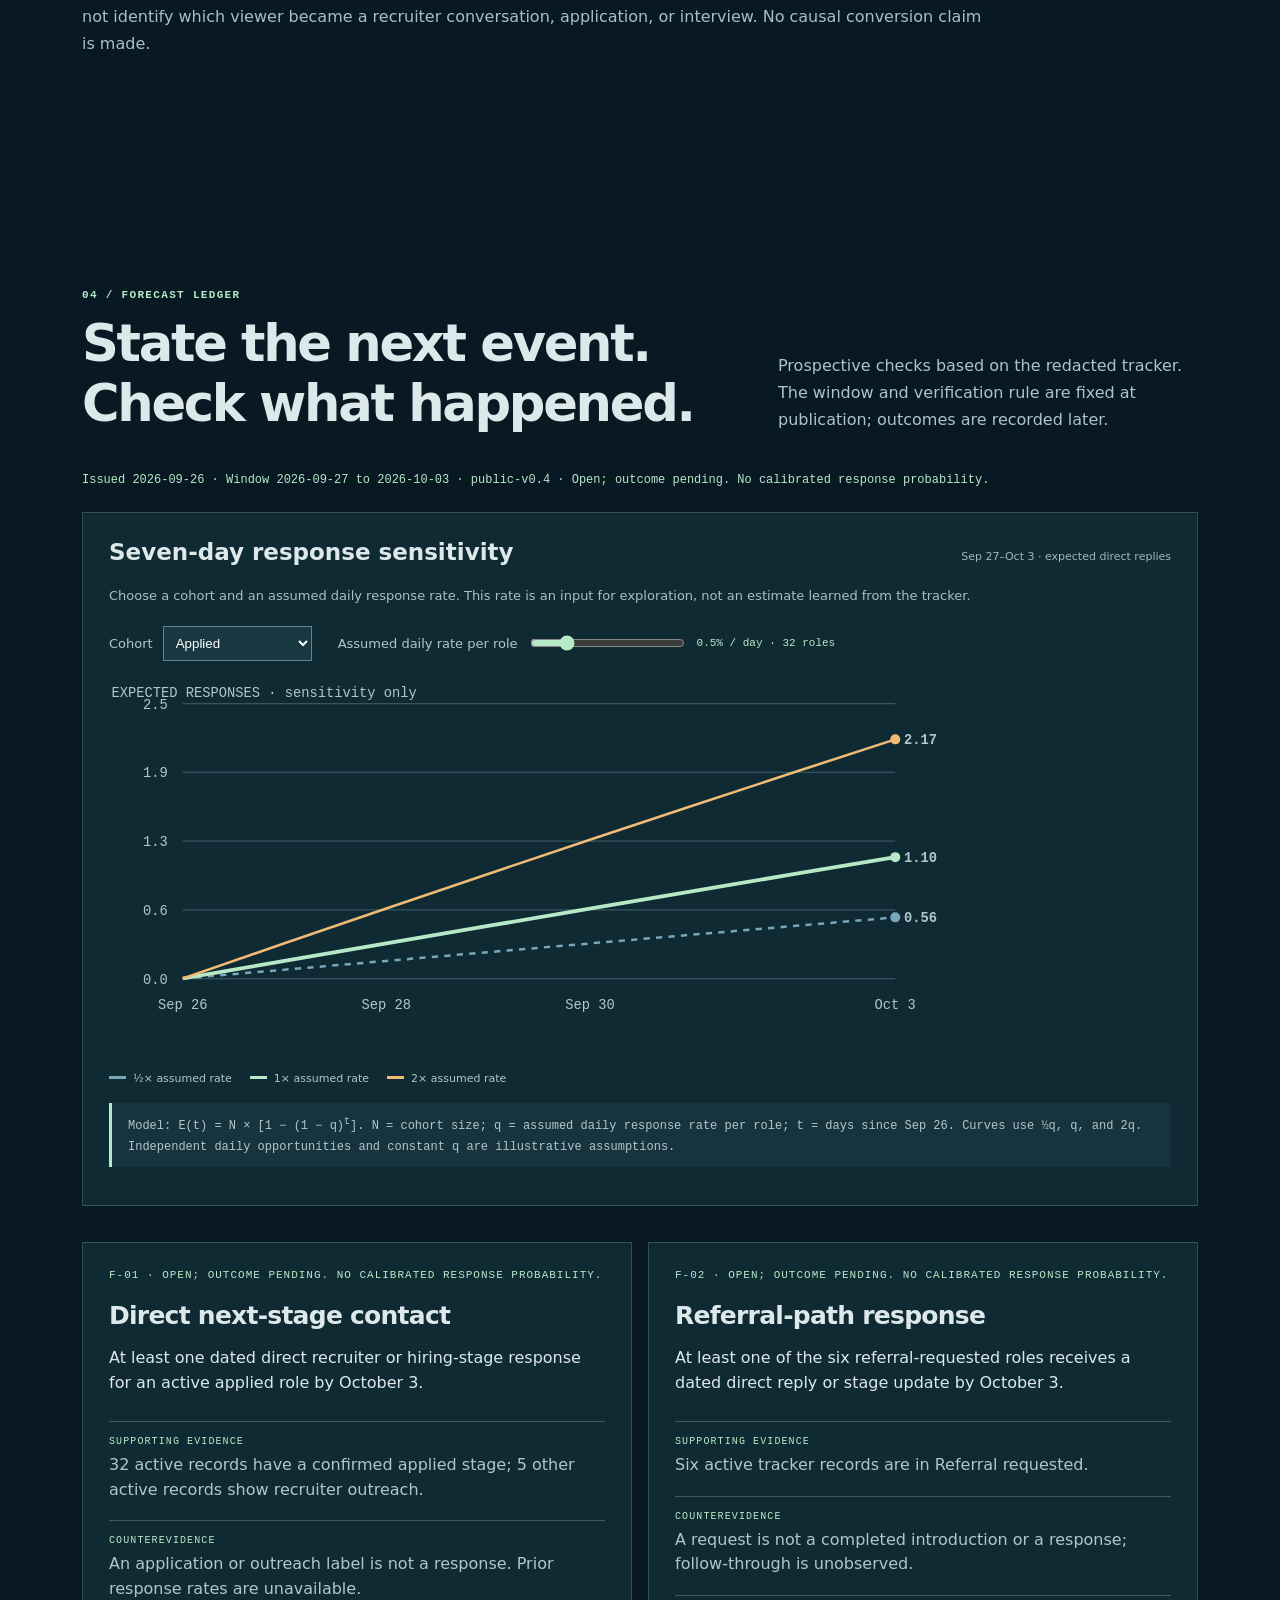
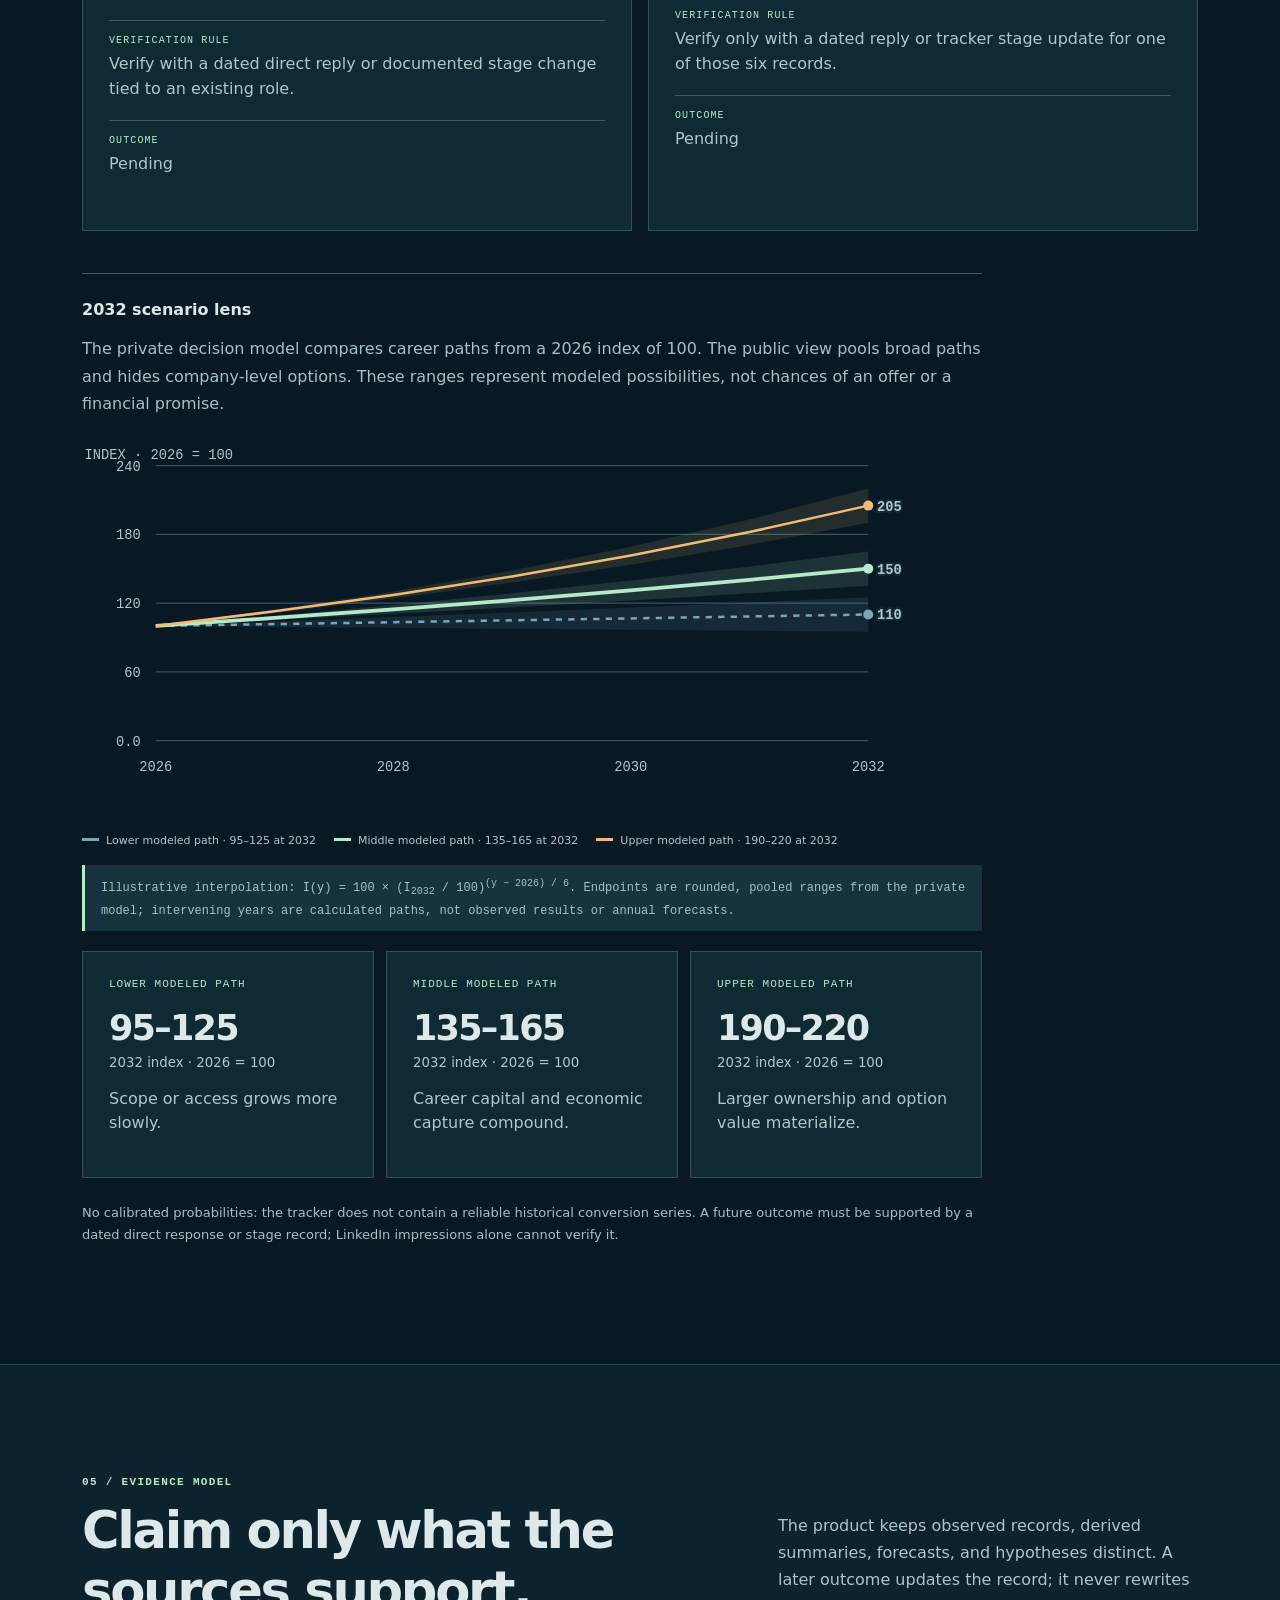
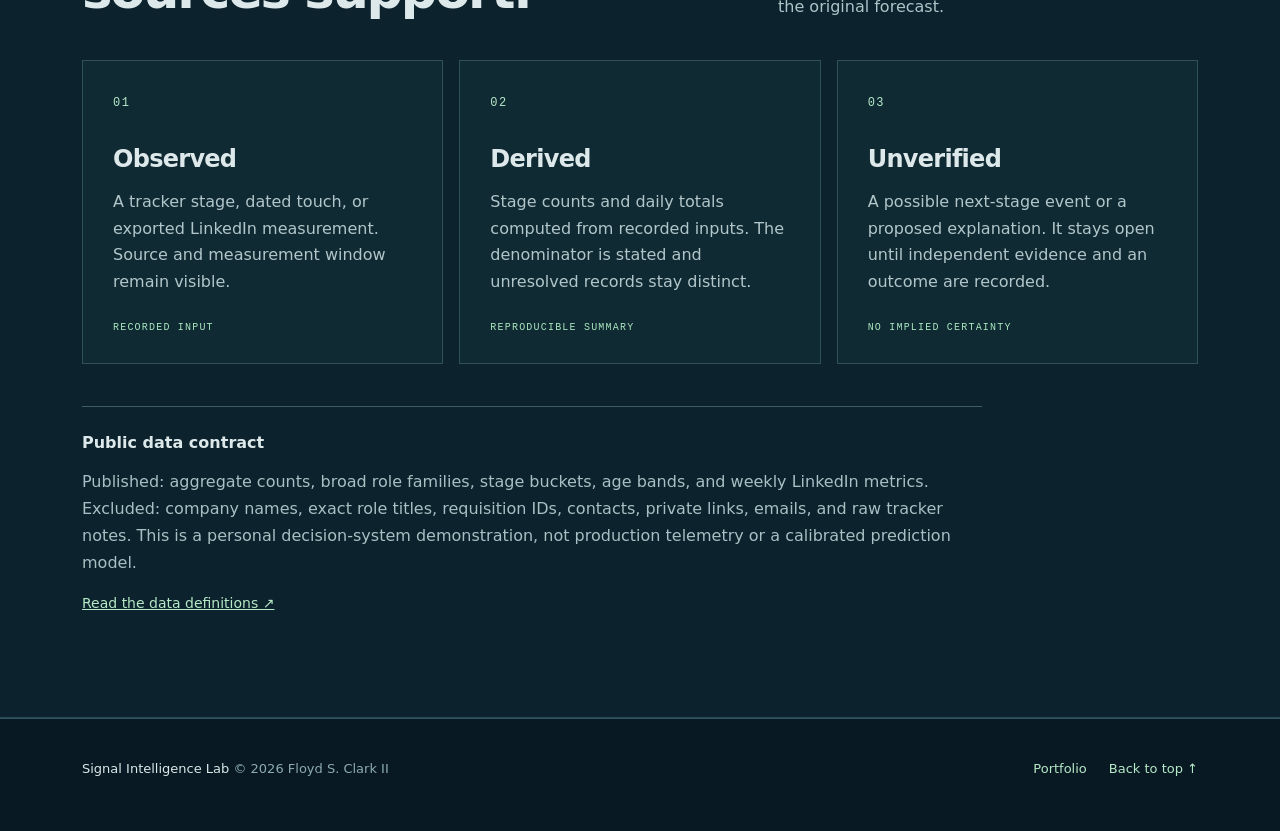
==== commit 84de10d5: "Update redacted DM intelligence snapshot" ====
--- a/signal-intelligence/index.html
+++ b/signal-intelligence/index.html
@@ -5,7 +5,7 @@
 <meta name="description" content="A public, redacted evidence dashboard built from a personal role tracker and LinkedIn analytics export.">
 <meta name="author" content="Floyd S. Clark II"><meta name="theme-color" content="#081923">
 <title>Signal Intelligence Lab · Floyd S. Clark II</title>
-<link rel="stylesheet" href="styles.css?v=15"><script src="app.js?v=17" defer></script><script src="visit-alert.js?v=1" defer></script>
+<link rel="stylesheet" href="styles.css?v=15"><script src="app.js?v=18" defer></script><script src="visit-alert.js?v=1" defer></script>
 <script src="visitor-wall.js?v=1"></script>
 </head>
 <body>
@@ -14,6 +14,7 @@
 <main id="main">
 <section class="hero wrap" id="top"><div class="eyebrow"><span class="pulse"></span> PUBLIC DATA PROJECTION <span class="slash">/</span> SEPTEMBER 27, 2026</div><h1>Signals, evidence,<br><em>and the decisions between.</em></h1><p class="lead">A redacted view of my real role pipeline and LinkedIn reach. Every count has a defined source and window. Private organizations, requisitions, contacts, messages, and links stay outside this public dataset.</p><div class="hero-actions"><a class="button solid" href="#snapshot">See the current snapshot ↗</a><a class="button outline" href="#method">Inspect the rules</a></div><div class="hero-foot"><span>01 / Observe</span><span>02 / Qualify</span><span>03 / Decide</span><span>04 / Verify</span></div></section>
 <section class="band"><div class="wrap band-inner"><p>THE OPERATING LOOP</p><div class="loop"><span>Evidence</span><b>→</b><span>Signal</span><b>→</b><span>Decision</span><b>→</b><span>Outcome</span></div></div></section>
+<section class="wrap section" id="dm-intelligence" hidden><div class="section-heading"><div><p class="overline">LIVE / REDACTED DM INTELLIGENCE</p><h2>What the newest conversation run changed.</h2></div><p id="dm-freshness"></p></div><div class="metric-grid"><article class="metric"><span class="metric-label">Processed runs</span><strong id="dm-runs">0</strong></article><article class="metric"><span class="metric-label">In-window threads</span><strong id="dm-threads">0</strong></article><article class="metric"><span class="metric-label">Messages evaluated</span><strong id="dm-messages">0</strong></article><article class="metric"><span class="metric-label">Actionable signals</span><strong id="dm-signals">0</strong></article></div></section>
 <section class="wrap section" id="brief"><div class="section-heading"><div><p class="overline">TODAY / MATERIAL CHANGE</p><h2>What changed?</h2></div><p>Compared with the prior retained snapshot. Missing data is shown as a gap, never silently filled.</p></div><div class="grid two" id="daily-brief"></div><div class="chart-panel" style="margin-top:18px"><h3>Recorded pipeline history</h3><div id="history-chart" class="history-chart"></div><p class="chart-caption">Counts are tracker stocks at each snapshot; two points do not establish a conversion trend.</p></div></section>
 <section class="wrap section" id="snapshot"><div class="section-heading"><div><p class="overline">01 / CURRENT SNAPSHOT</p><h2>Real inputs. Visible limits.</h2></div><p>Role counts come from the September 27 tracker aggregate. LinkedIn measures use the separate September 21–27 aggregate; the two sources are not matched person to person.</p></div><div class="metric-grid" id="metrics" aria-label="Current metrics"></div><p class="source-note">67 tracked records: 61 active and 6 closed across 33 active organizations. The active set contains 54 direct evidence links, 61 defined next actions, 18 records touched within seven days, 43 older than seven days, 15 follow-ups due or overdue, and one unresolved contradiction.</p></section>
 <section class="section explorer-shell" id="pipeline"><div class="wrap"><div class="section-heading"><div><p class="overline">02 / REDACTED ROLE PIPELINE</p><h2>See where the work stands.</h2></div><p>Aliases are non-identifying public projection rows. Stage and age-band marginals retain the aggregate pattern while private cross-field linkage remains unpublished.</p></div><div class="stage-grid" id="stages"></div><div class="chart-panel" style="margin:20px 0"><h3>Pipeline aging</h3><div id="aging-chart"></div><p class="chart-caption">Last-touch age bands reflect tracker activity, which can include my own actions. They are not employer-response latency.</p></div><div class="visual-grid"><article class="chart-panel"><h3>Signal hourglass</h3><p class="chart-caption">Two separate populations. The gap is an unknown link, not a measured conversion.</p><div id="hourglass" aria-label="LinkedIn attention and role pipeline separated by an attribution gap"></div></article><article class="chart-panel"><h3>Active role funnel</h3><p class="chart-caption">Mutually exclusive tracker states; only Applied is a known subset of active roles.</p><div id="role-funnel"></div></article></div><div class="explorer"><div class="filter-panel"><label for="stage-filter">Filter by stage</label><select id="stage-filter"><option value="All">All active roles</option></select><label for="family-filter">Filter by role family</label><select id="family-filter"><option value="All">All role families</option></select><p id="result-count" aria-live="polite"></p></div><div class="table-wrap"><table><thead><tr><th>Alias</th><th>Role family</th><th>Stage</th><th>Last touch</th><th>Evidence</th></tr></thead><tbody id="role-rows"></tbody></table></div></div><p class="source-note">As of September 27, 18 active records were touched within seven days and 43 are older than seven days. These bands do not imply a response, interview, or employer decision.</p></div></section>
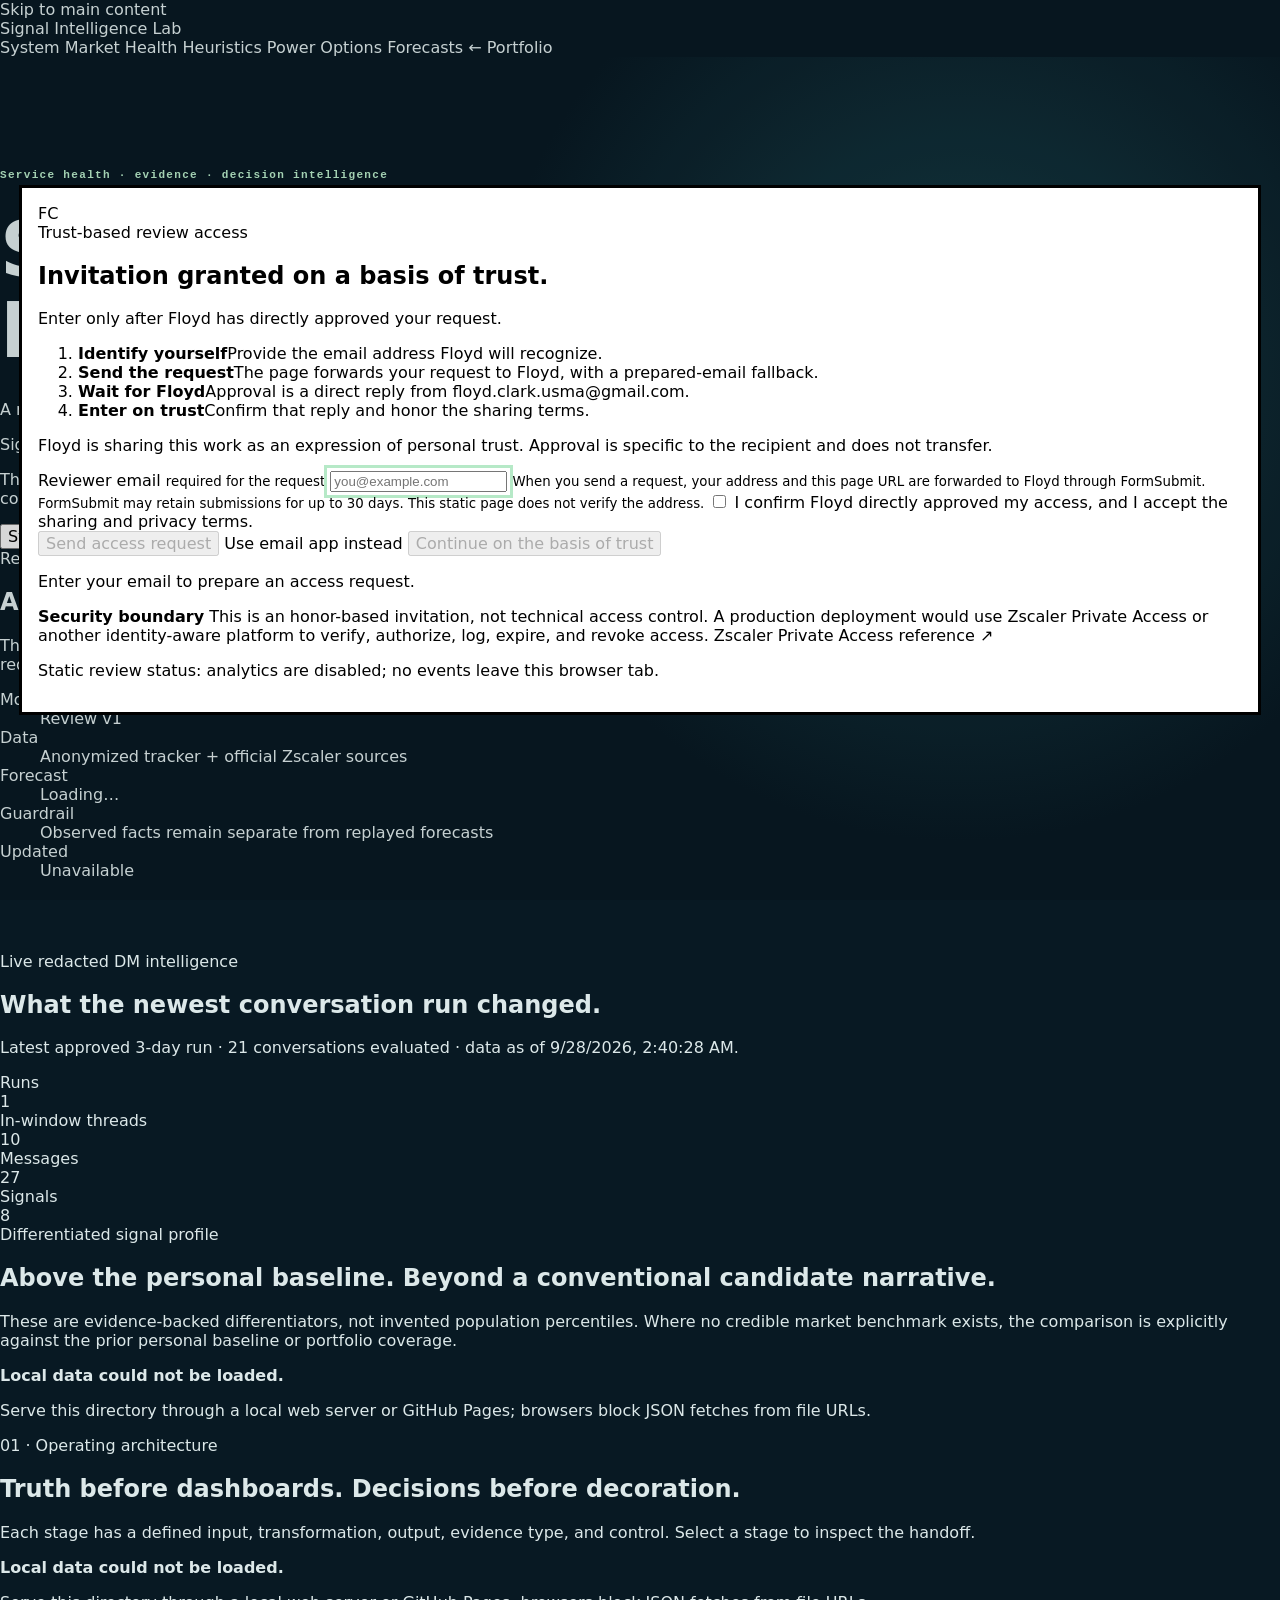
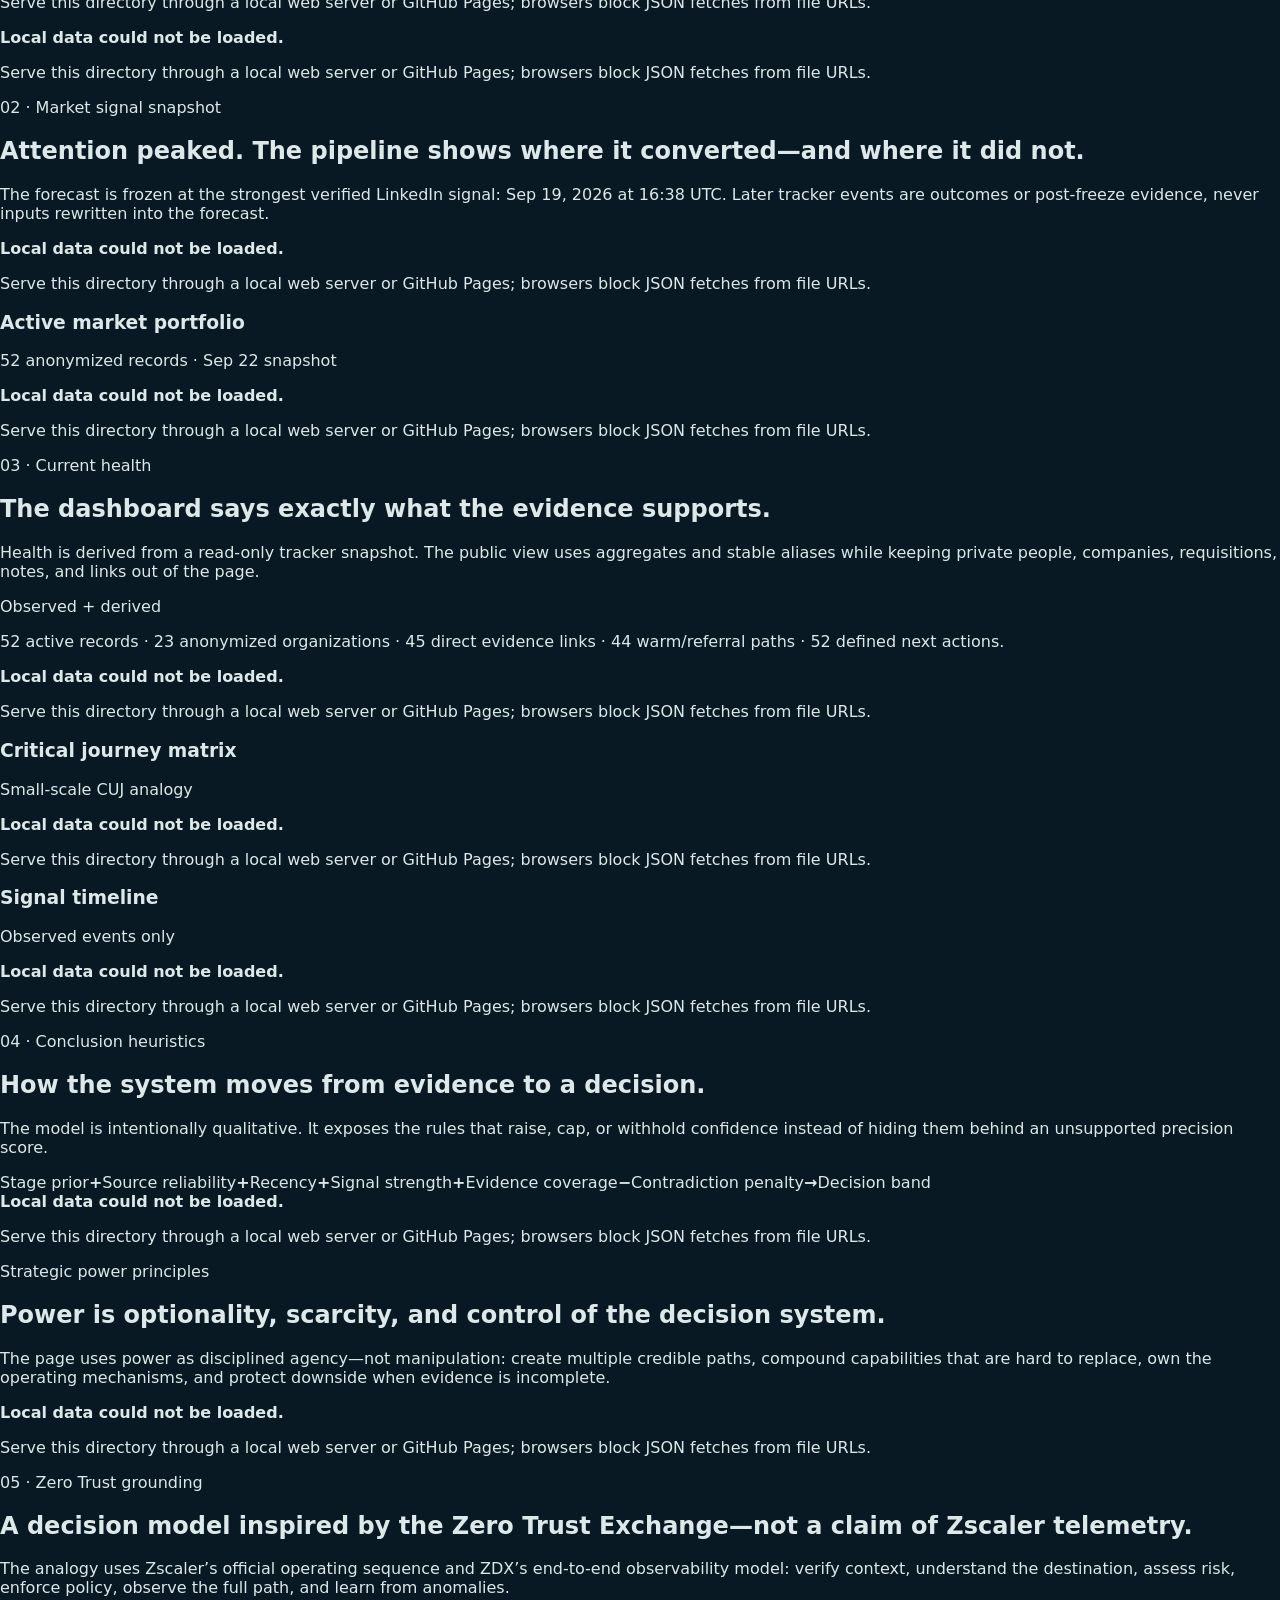
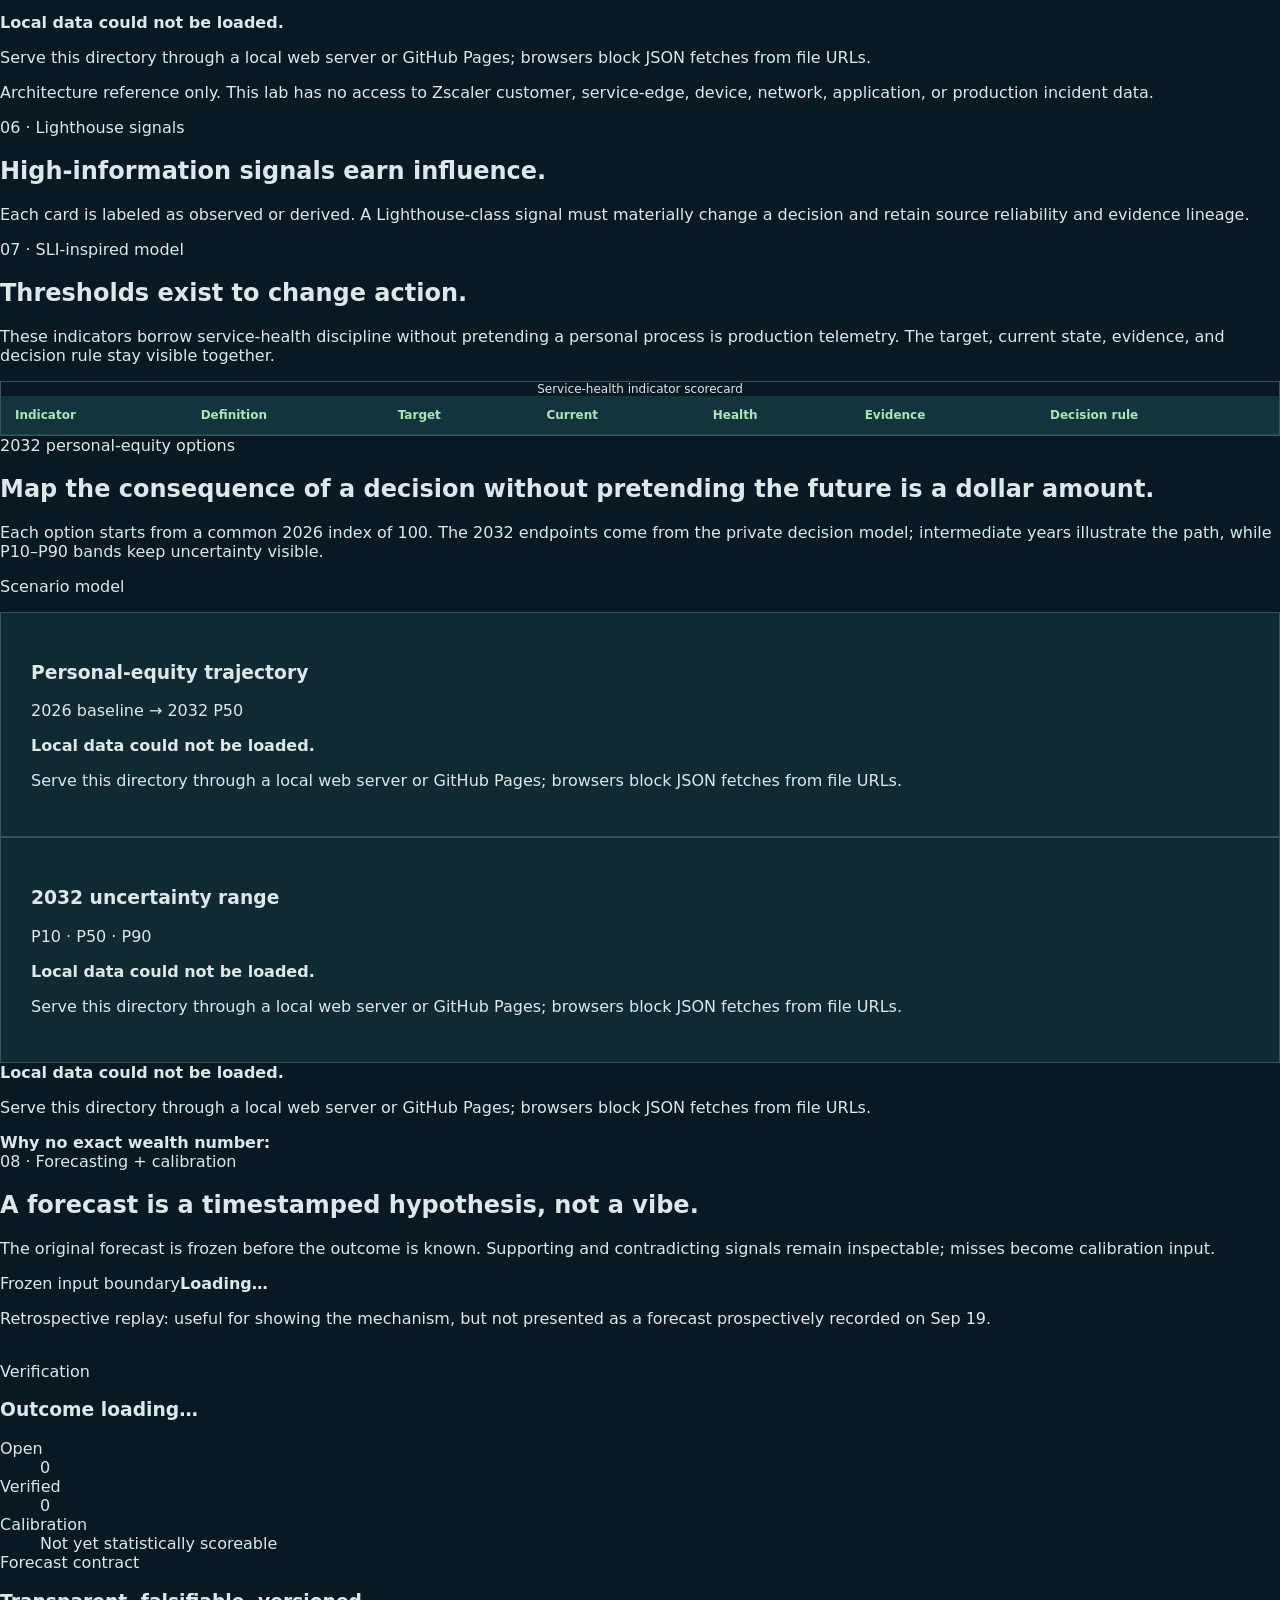
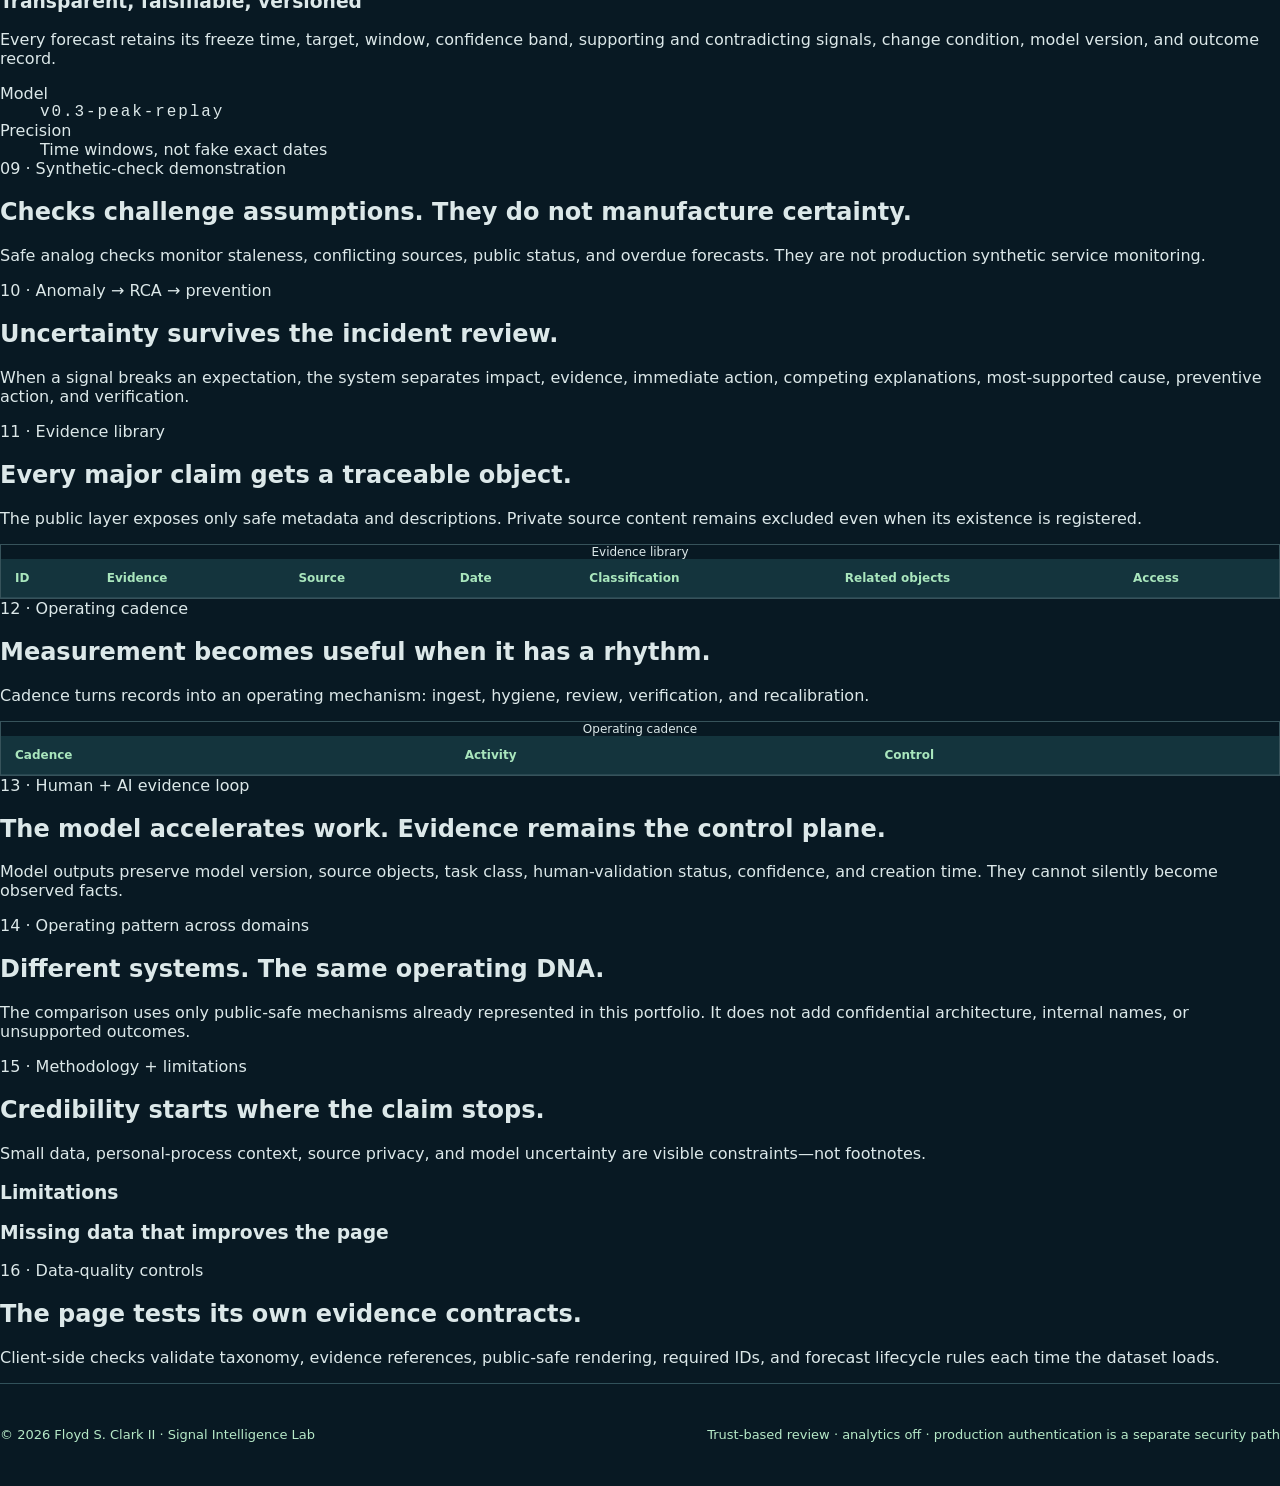
==== commit e0ea946b: "Update redacted DM intelligence snapshot" ====
--- a/signal-intelligence/index.html
+++ b/signal-intelligence/index.html
@@ -1,25 +1,480 @@
-<!doctype html>
+<!DOCTYPE html>
 <html lang="en">
 <head>
-<meta charset="utf-8"><meta name="viewport" content="width=device-width, initial-scale=1">
-<meta name="description" content="A public, redacted evidence dashboard built from a personal role tracker and LinkedIn analytics export.">
-<meta name="author" content="Floyd S. Clark II"><meta name="theme-color" content="#081923">
-<title>Signal Intelligence Lab · Floyd S. Clark II</title>
-<link rel="stylesheet" href="styles.css?v=15"><script src="app.js?v=18" defer></script><script src="visit-alert.js?v=1" defer></script>
-<script src="visitor-wall.js?v=1"></script>
+  <meta charset="UTF-8" />
+  <meta name="viewport" content="width=device-width, initial-scale=1.0" />
+  <title>Signal Intelligence Lab | Floyd S. Clark II</title>
+  <meta name="description" content="A trust-based review build for translating evidence, differentiated signals, strategic options, and forecast verification into an auditable personal decision system." />
+  <meta name="author" content="Floyd S. Clark II" />
+  <meta name="theme-color" content="#071019" />
+  <meta name="robots" content="noindex,nofollow" />
+  <link rel="icon" type="image/svg+xml" href="data:image/svg+xml,%3Csvg xmlns='http://www.w3.org/2000/svg' viewBox='0 0 64 64'%3E%3Crect width='64' height='64' rx='14' fill='%23071019'/%3E%3Cpath d='M12 43h9l7-22 8 29 7-19h9' fill='none' stroke='%235cc8ff' stroke-width='5' stroke-linecap='round' stroke-linejoin='round'/%3E%3C/svg%3E" />
+  <link rel="stylesheet" href="styles.css?v=4" />
+  <script src="app.js?v=5" defer></script>
 </head>
 <body>
-<a class="skip" href="#main">Skip to content</a>
-<header class="topbar"><a class="wordmark" href="#top"><span class="mark">S<span class="accent">.</span></span> Signal Intelligence <span class="muted">/ Lab</span></a><nav aria-label="Main navigation"><a href="#snapshot">Snapshot</a><a href="#pipeline">Roles</a><a href="#reach">LinkedIn</a><a href="#forecast">Forecasts</a><a href="#method">Method</a><a href="https://github.com/floyd-clark/floyd-clark.github.io/tree/Main/signal-intelligence">Source ↗</a></nav></header>
-<main id="main">
-<section class="hero wrap" id="top"><div class="eyebrow"><span class="pulse"></span> PUBLIC DATA PROJECTION <span class="slash">/</span> SEPTEMBER 27, 2026</div><h1>Signals, evidence,<br><em>and the decisions between.</em></h1><p class="lead">A redacted view of my real role pipeline and LinkedIn reach. Every count has a defined source and window. Private organizations, requisitions, contacts, messages, and links stay outside this public dataset.</p><div class="hero-actions"><a class="button solid" href="#snapshot">See the current snapshot ↗</a><a class="button outline" href="#method">Inspect the rules</a></div><div class="hero-foot"><span>01 / Observe</span><span>02 / Qualify</span><span>03 / Decide</span><span>04 / Verify</span></div></section>
-<section class="band"><div class="wrap band-inner"><p>THE OPERATING LOOP</p><div class="loop"><span>Evidence</span><b>→</b><span>Signal</span><b>→</b><span>Decision</span><b>→</b><span>Outcome</span></div></div></section>
-<section class="wrap section" id="dm-intelligence" hidden><div class="section-heading"><div><p class="overline">LIVE / REDACTED DM INTELLIGENCE</p><h2>What the newest conversation run changed.</h2></div><p id="dm-freshness"></p></div><div class="metric-grid"><article class="metric"><span class="metric-label">Processed runs</span><strong id="dm-runs">0</strong></article><article class="metric"><span class="metric-label">In-window threads</span><strong id="dm-threads">0</strong></article><article class="metric"><span class="metric-label">Messages evaluated</span><strong id="dm-messages">0</strong></article><article class="metric"><span class="metric-label">Actionable signals</span><strong id="dm-signals">0</strong></article></div></section>
-<section class="wrap section" id="brief"><div class="section-heading"><div><p class="overline">TODAY / MATERIAL CHANGE</p><h2>What changed?</h2></div><p>Compared with the prior retained snapshot. Missing data is shown as a gap, never silently filled.</p></div><div class="grid two" id="daily-brief"></div><div class="chart-panel" style="margin-top:18px"><h3>Recorded pipeline history</h3><div id="history-chart" class="history-chart"></div><p class="chart-caption">Counts are tracker stocks at each snapshot; two points do not establish a conversion trend.</p></div></section>
-<section class="wrap section" id="snapshot"><div class="section-heading"><div><p class="overline">01 / CURRENT SNAPSHOT</p><h2>Real inputs. Visible limits.</h2></div><p>Role counts come from the September 27 tracker aggregate. LinkedIn measures use the separate September 21–27 aggregate; the two sources are not matched person to person.</p></div><div class="metric-grid" id="metrics" aria-label="Current metrics"></div><p class="source-note">67 tracked records: 61 active and 6 closed across 33 active organizations. The active set contains 54 direct evidence links, 61 defined next actions, 18 records touched within seven days, 43 older than seven days, 15 follow-ups due or overdue, and one unresolved contradiction.</p></section>
-<section class="section explorer-shell" id="pipeline"><div class="wrap"><div class="section-heading"><div><p class="overline">02 / REDACTED ROLE PIPELINE</p><h2>See where the work stands.</h2></div><p>Aliases are non-identifying public projection rows. Stage and age-band marginals retain the aggregate pattern while private cross-field linkage remains unpublished.</p></div><div class="stage-grid" id="stages"></div><div class="chart-panel" style="margin:20px 0"><h3>Pipeline aging</h3><div id="aging-chart"></div><p class="chart-caption">Last-touch age bands reflect tracker activity, which can include my own actions. They are not employer-response latency.</p></div><div class="visual-grid"><article class="chart-panel"><h3>Signal hourglass</h3><p class="chart-caption">Two separate populations. The gap is an unknown link, not a measured conversion.</p><div id="hourglass" aria-label="LinkedIn attention and role pipeline separated by an attribution gap"></div></article><article class="chart-panel"><h3>Active role funnel</h3><p class="chart-caption">Mutually exclusive tracker states; only Applied is a known subset of active roles.</p><div id="role-funnel"></div></article></div><div class="explorer"><div class="filter-panel"><label for="stage-filter">Filter by stage</label><select id="stage-filter"><option value="All">All active roles</option></select><label for="family-filter">Filter by role family</label><select id="family-filter"><option value="All">All role families</option></select><p id="result-count" aria-live="polite"></p></div><div class="table-wrap"><table><thead><tr><th>Alias</th><th>Role family</th><th>Stage</th><th>Last touch</th><th>Evidence</th></tr></thead><tbody id="role-rows"></tbody></table></div></div><p class="source-note">As of September 27, 18 active records were touched within seven days and 43 are older than seven days. These bands do not imply a response, interview, or employer decision.</p></div></section>
-<section class="wrap section" id="reach"><div class="section-heading"><div><p class="overline">03 / LINKEDIN SIGNALS</p><h2>Attention is measurable.<br>Conversion needs proof.</h2></div><p>Impressions, reach, engagements, and follower counts come from the public-safe September 21–27 aggregate.</p></div><div class="chart-panel"><div class="chart-head"><h3>Weekly visibility</h3><span>Impressions / engagements / followers</span></div><div id="trend" class="trend" role="img" aria-label="Weekly LinkedIn metrics"></div></div><div class="limits"><strong>Attribution boundary</strong><p>Impressions are repeated displays, reach counts members, and engagements count actions. These exports do not identify which viewer became a recruiter conversation, application, or interview. No causal conversion claim is made.</p></div></section>
-<section class="wrap section" id="forecast"><div class="section-heading"><div><p class="overline">04 / FORECAST LEDGER</p><h2>State the next event.<br>Check what happened.</h2></div><p>Prospective checks based on the redacted tracker. The window and verification rule are fixed at publication; outcomes are recorded later.</p></div><p class="forecast-meta" id="forecast-meta"></p><div class="chart-panel model-panel"><div class="chart-head"><h3>Seven-day response sensitivity</h3><span>Sep 27–Oct 3 · expected direct replies</span></div><p class="chart-caption">Choose a cohort and an assumed daily response rate. This rate is an input for exploration, not an estimate learned from the tracker.</p><div class="model-controls"><label for="forecast-cohort">Cohort <select id="forecast-cohort"><option value="Applied">Applied</option><option value="Referral requested">Referral requested</option></select></label><label for="daily-rate">Assumed daily rate per role <input id="daily-rate" type="range" min="0.1" max="2" step="0.1" value="0.5"><output id="rate-value" for="daily-rate"></output></label></div><div id="short-plot" class="svg-plot" role="img" aria-label="Expected responses by day under assumed daily response rates"></div><p class="equation">Model: E(t) = N × [1 − (1 − q)<sup>t</sup>]. N = cohort size; q = assumed daily response rate per role; t = days since Sep 26. Curves use ½q, q, and 2q. Independent daily opportunities and constant q are illustrative assumptions.</p></div><div class="forecast-grid" id="forecast-cards"></div><div class="limits"><strong>2032 scenario lens</strong><p>The private decision model compares career paths from a 2026 index of 100. The public view pools broad paths and hides company-level options. These ranges represent modeled possibilities, not chances of an offer or a financial promise.</p><div id="long-plot" class="svg-plot long-plot" role="img" aria-label="Illustrative 2026 to 2032 index paths for lower, middle, and upper modeled envelopes"></div><p class="equation">Illustrative interpolation: I(y) = 100 × (I<sub>2032</sub> / 100)<sup>(y − 2026) / 6</sup>. Endpoints are rounded, pooled ranges from the private model; intervening years are calculated paths, not observed results or annual forecasts.</p><div class="scenario-grid" id="scenario-cards"></div><p class="source-note">No calibrated probabilities: the tracker does not contain a reliable historical conversion series. A future outcome must be supported by a dated direct response or stage record; LinkedIn impressions alone cannot verify it.</p></div></section>
-<section class="section explorer-shell" id="method"><div class="wrap"><div class="section-heading"><div><p class="overline">05 / EVIDENCE MODEL</p><h2>Claim only what the sources support.</h2></div><p>The product keeps observed records, derived summaries, forecasts, and hypotheses distinct. A later outcome updates the record; it never rewrites the original forecast.</p></div><div class="grid three"><article class="card"><span class="card-number">01</span><h3>Observed</h3><p>A tracker stage, dated touch, or exported LinkedIn measurement. Source and measurement window remain visible.</p><span class="tag">RECORDED INPUT</span></article><article class="card"><span class="card-number">02</span><h3>Derived</h3><p>Stage counts and daily totals computed from recorded inputs. The denominator is stated and unresolved records stay distinct.</p><span class="tag">REPRODUCIBLE SUMMARY</span></article><article class="card"><span class="card-number">03</span><h3>Unverified</h3><p>A possible next-stage event or a proposed explanation. It stays open until independent evidence and an outcome are recorded.</p><span class="tag">NO IMPLIED CERTAINTY</span></article></div><div class="limits"><strong>Public data contract</strong><p>Published: aggregate counts, broad role families, stage buckets, age bands, and weekly LinkedIn metrics. Excluded: company names, exact role titles, requisition IDs, contacts, private links, emails, and raw tracker notes. This is a personal decision-system demonstration, not production telemetry or a calibrated prediction model.</p><a class="text-link" href="README.md">Read the data definitions ↗</a></div></div></section>
-</main><footer><div class="wrap footer-inner"><span>Signal Intelligence Lab <span class="muted">© 2026 Floyd S. Clark II</span></span><div><a href="../">Portfolio</a><a href="#top">Back to top ↑</a></div></div></footer>
-</body></html>
+  <dialog id="access-dialog" class="access-dialog" aria-labelledby="access-title" aria-describedby="access-summary">
+    <div class="access-shell">
+      <div class="access-mark" aria-hidden="true">FC</div>
+      <div>
+        <div class="micro-label">Trust-based review access</div>
+        <h2 id="access-title">Invitation granted on a basis of trust.</h2>
+        <p id="access-summary" class="access-summary">Enter only after Floyd has directly approved your request.</p>
+        <ol class="trust-flow" aria-label="Trusted review approval steps">
+          <li><strong>Identify yourself</strong><span>Provide the email address Floyd will recognize.</span></li>
+          <li><strong>Send the request</strong><span>The page forwards your request to Floyd, with a prepared-email fallback.</span></li>
+          <li><strong>Wait for Floyd</strong><span>Approval is a direct reply from floyd.clark.usma@gmail.com.</span></li>
+          <li><strong>Enter on trust</strong><span>Confirm that reply and honor the sharing terms.</span></li>
+        </ol>
+        <p class="trust-statement" id="trust-statement">Floyd is sharing this work as an expression of personal trust. Approval is specific to the recipient and does not transfer.</p>
+        <ul class="access-terms" id="access-terms"></ul>
+        <label class="reviewer-field" for="reviewer-identity">
+          <span>Reviewer email <small>required for the request</small></span>
+          <input id="reviewer-identity" type="email" autocomplete="email" inputmode="email" placeholder="you@example.com" required />
+          <small>When you send a request, your address and this page URL are forwarded to Floyd through FormSubmit. FormSubmit may retain submissions for up to 30 days. This static page does not verify the address.</small>
+        </label>
+        <label class="consent-check">
+          <input id="access-consent" type="checkbox" />
+          <span id="access-consent-label">I confirm Floyd directly approved my access, and I accept the sharing and privacy terms.</span>
+        </label>
+        <div class="access-actions">
+          <button class="btn" id="request-approval" type="button" disabled>Send access request</button>
+          <a class="btn" id="request-approval-fallback" href="mailto:floyd.clark.usma@gmail.com?subject=Signal%20Intelligence%20Lab%20trusted%20access%20request" aria-disabled="true">Use email app instead</a>
+          <button class="btn primary" id="enter-review" type="button" disabled>Continue on the basis of trust</button>
+        </div>
+        <p class="approval-status" id="approval-status" aria-live="polite">Enter your email to prepare an access request.</p>
+        <aside class="security-boundary" aria-label="Security boundary">
+          <strong>Security boundary</strong>
+          <span id="production-security-copy">This is an honor-based invitation, not technical access control. A production deployment would use Zscaler Private Access or another identity-aware platform to verify, authorize, log, expire, and revoke access.</span>
+          <a href="https://www.zscaler.com/products-and-solutions/zscaler-private-access" target="_blank" rel="noopener">Zscaler Private Access reference ↗</a>
+        </aside>
+        <p class="access-status" id="analytics-status">Analytics status loading…</p>
+      </div>
+    </div>
+  </dialog>
+
+  <a class="skip-link" href="#main">Skip to main content</a>
+
+  <nav class="site-nav" aria-label="Primary navigation">
+    <div class="container nav-inner">
+      <a class="brand" href="#top">Signal Intelligence Lab</a>
+      <div class="nav-links">
+        <a href="#system">System</a>
+        <a href="#market">Market</a>
+        <a href="#health">Health</a>
+        <a href="#heuristics">Heuristics</a>
+        <a href="#power">Power</a>
+        <a href="#options">Options</a>
+        <a href="#forecasting">Forecasts</a>
+        <a class="back-link" href="../">← Portfolio</a>
+      </div>
+    </div>
+  </nav>
+
+  <main id="main">
+    <header class="hero" id="top">
+      <div class="container hero-grid">
+        <div>
+          <div class="eyebrow">Service health · evidence · decision intelligence</div>
+          <h1>Signal<br />Intelligence Lab</h1>
+          <p class="hero-subtitle">A non-typical candidate operating system for turning rare experience, market attention, and evidence into measurable options.</p>
+          <div class="signal-chain" aria-label="Operating loop">
+            <span>Signals</span><span>Source of Truth</span><span>Health</span><span>Forecast</span><span>Decision</span><span>Verification</span>
+          </div>
+          <p class="hero-note">This is not a résumé in dashboard form. It is a controlled demonstration of how cross-domain experience, operating mechanisms, and decision discipline compound into leverage—without confusing visibility with proof.</p>
+          <div class="cta-row">
+            <button class="btn primary" id="open-tour" type="button">Start the 90-second tour</button>
+            <a class="btn" href="#system">Inspect the system</a>
+          </div>
+        </div>
+        <aside class="review-card" aria-label="Review build status">
+          <div class="micro-label">Review build · anonymized data</div>
+          <h2>A differentiated signal profile. Private identifiers removed.</h2>
+          <p>The public layer now uses the user-owned tracker for aggregate health, aliased journeys, evidence-quality flags, and decisions—without exposing names, requisition IDs, contacts, notes, or private links.</p>
+          <dl class="review-list">
+            <div class="review-item"><dt>Mode</dt><dd>Review v1</dd></div>
+            <div class="review-item"><dt>Data</dt><dd>Anonymized tracker + official Zscaler sources</dd></div>
+            <div class="review-item"><dt>Forecast</dt><dd id="forecast-freeze">Loading…</dd></div>
+            <div class="review-item"><dt>Guardrail</dt><dd>Observed facts remain separate from replayed forecasts</dd></div>
+            <div class="review-item"><dt>Updated</dt><dd id="as-of">Loading…</dd></div>
+          </dl>
+        </aside>
+      </div>
+    </header>
+
+    <section id="dm-intelligence" aria-labelledby="dm-intelligence-title" hidden>
+      <div class="container">
+        <div class="section-head compact-head"><div><div class="kicker">Live redacted DM intelligence</div><h2 class="title" id="dm-intelligence-title">What the newest conversation run changed.</h2></div><p class="intro" id="dm-intelligence-freshness"></p></div>
+        <div class="metrics-grid"><article class="metric-card"><div class="micro-label">Runs</div><div class="metric-value" id="dm-runs">0</div></article><article class="metric-card"><div class="micro-label">In-window threads</div><div class="metric-value" id="dm-threads">0</div></article><article class="metric-card"><div class="micro-label">Messages</div><div class="metric-value" id="dm-messages">0</div></article><article class="metric-card"><div class="micro-label">Signals</div><div class="metric-value" id="dm-signals">0</div></article></div>
+      </div>
+    </section>
+
+    <section id="advantage" class="advantage-section" aria-labelledby="advantage-title">
+      <div class="container">
+        <div class="section-head compact-head">
+          <div>
+            <div class="kicker">Differentiated signal profile</div>
+            <h2 class="title" id="advantage-title">Above the personal baseline. Beyond a conventional candidate narrative.</h2>
+          </div>
+          <p class="intro">These are evidence-backed differentiators, not invented population percentiles. Where no credible market benchmark exists, the comparison is explicitly against the prior personal baseline or portfolio coverage.</p>
+        </div>
+        <div class="advantage-grid" id="differentiated-metrics"></div>
+      </div>
+    </section>
+
+    <section id="system" aria-labelledby="system-title">
+      <div class="container">
+        <div class="section-head">
+          <div>
+            <div class="kicker">01 · Operating architecture</div>
+            <h2 class="title" id="system-title">Truth before dashboards. Decisions before decoration.</h2>
+          </div>
+          <p class="intro">Each stage has a defined input, transformation, output, evidence type, and control. Select a stage to inspect the handoff.</p>
+        </div>
+        <div class="flow-grid" id="flow-grid" role="tablist" aria-label="Six-stage signal intelligence flow"></div>
+        <div class="flow-detail" id="flow-detail" role="tabpanel" tabindex="0" aria-live="polite"></div>
+      </div>
+    </section>
+
+    <section id="market" aria-labelledby="market-title">
+      <div class="container">
+        <div class="section-head">
+          <div>
+            <div class="kicker">02 · Market signal snapshot</div>
+            <h2 class="title" id="market-title">Attention peaked. The pipeline shows where it converted—and where it did not.</h2>
+          </div>
+          <p class="intro">The forecast is frozen at the strongest verified LinkedIn signal: Sep 19, 2026 at 16:38 UTC. Later tracker events are outcomes or post-freeze evidence, never inputs rewritten into the forecast.</p>
+        </div>
+        <div class="market-layout">
+          <div class="market-peak" id="market-snapshot"></div>
+          <div class="panel pipeline-panel">
+            <div class="panel-head"><h3>Active market portfolio</h3><p>52 anonymized records · Sep 22 snapshot</p></div>
+            <div id="pipeline-graphic"></div>
+          </div>
+        </div>
+      </div>
+    </section>
+
+    <section id="health" aria-labelledby="health-title">
+      <div class="container">
+        <div class="section-head">
+          <div>
+            <div class="kicker">03 · Current health</div>
+            <h2 class="title" id="health-title">The dashboard says exactly what the evidence supports.</h2>
+          </div>
+          <p class="intro">Health is derived from a read-only tracker snapshot. The public view uses aggregates and stable aliases while keeping private people, companies, requisitions, notes, and links out of the page.</p>
+        </div>
+        <div class="status-strip">
+          <span class="badge derived">Observed + derived</span>
+          <p>52 active records · 23 anonymized organizations · 45 direct evidence links · 44 warm/referral paths · 52 defined next actions.</p>
+        </div>
+        <div class="metrics-grid" id="summary-metrics" aria-label="Health summary metrics"></div>
+
+        <div class="stacked-panels" style="margin-top: 18px;">
+          <div class="panel">
+            <div class="panel-head"><h3>Critical journey matrix</h3><p>Small-scale CUJ analogy</p></div>
+            <div id="journey-matrix"></div>
+          </div>
+          <div class="panel">
+            <div class="panel-head"><h3>Signal timeline</h3><p>Observed events only</p></div>
+            <div id="signal-timeline"></div>
+          </div>
+        </div>
+      </div>
+    </section>
+
+    <section id="heuristics" aria-labelledby="heuristics-title">
+      <div class="container">
+        <div class="section-head">
+          <div>
+            <div class="kicker">04 · Conclusion heuristics</div>
+            <h2 class="title" id="heuristics-title">How the system moves from evidence to a decision.</h2>
+          </div>
+          <p class="intro">The model is intentionally qualitative. It exposes the rules that raise, cap, or withhold confidence instead of hiding them behind an unsupported precision score.</p>
+        </div>
+        <div class="heuristic-formula" aria-label="Qualitative confidence heuristic">
+          <span>Stage prior</span><b>+</b><span>Source reliability</span><b>+</b><span>Recency</span><b>+</b><span>Signal strength</span><b>+</b><span>Evidence coverage</span><b>−</b><span>Contradiction penalty</span><b>→</b><span>Decision band</span>
+        </div>
+        <div class="heuristics-grid" id="heuristics-grid"></div>
+      </div>
+    </section>
+
+    <section id="power" aria-labelledby="power-title">
+      <div class="container">
+        <div class="section-head">
+          <div>
+            <div class="kicker">Strategic power principles</div>
+            <h2 class="title" id="power-title">Power is optionality, scarcity, and control of the decision system.</h2>
+          </div>
+          <p class="intro">The page uses power as disciplined agency—not manipulation: create multiple credible paths, compound capabilities that are hard to replace, own the operating mechanisms, and protect downside when evidence is incomplete.</p>
+        </div>
+        <div class="power-grid" id="power-principles"></div>
+      </div>
+    </section>
+
+    <section id="zero-trust" aria-labelledby="zero-trust-title">
+      <div class="container">
+        <div class="section-head">
+          <div>
+            <div class="kicker">05 · Zero Trust grounding</div>
+            <h2 class="title" id="zero-trust-title">A decision model inspired by the Zero Trust Exchange—not a claim of Zscaler telemetry.</h2>
+          </div>
+          <p class="intro">The analogy uses Zscaler’s official operating sequence and ZDX’s end-to-end observability model: verify context, understand the destination, assess risk, enforce policy, observe the full path, and learn from anomalies.</p>
+        </div>
+        <div class="zte-flow" id="zero-trust-flow"></div>
+        <p class="section-note">Architecture reference only. This lab has no access to Zscaler customer, service-edge, device, network, application, or production incident data.</p>
+      </div>
+    </section>
+
+    <section id="lighthouse" aria-labelledby="lighthouse-title">
+      <div class="container">
+        <div class="section-head">
+          <div>
+            <div class="kicker">06 · Lighthouse signals</div>
+            <h2 class="title" id="lighthouse-title">High-information signals earn influence.</h2>
+          </div>
+          <p class="intro">Each card is labeled as observed or derived. A Lighthouse-class signal must materially change a decision and retain source reliability and evidence lineage.</p>
+        </div>
+        <div class="cards-3" id="lighthouse-grid"></div>
+      </div>
+    </section>
+
+    <section id="scorecard" aria-labelledby="scorecard-title">
+      <div class="container">
+        <div class="section-head">
+          <div>
+            <div class="kicker">07 · SLI-inspired model</div>
+            <h2 class="title" id="scorecard-title">Thresholds exist to change action.</h2>
+          </div>
+          <p class="intro">These indicators borrow service-health discipline without pretending a personal process is production telemetry. The target, current state, evidence, and decision rule stay visible together.</p>
+        </div>
+        <div class="panel table-wrap">
+          <table>
+            <caption class="sr-only">Service-health indicator scorecard</caption>
+            <thead><tr><th>Indicator</th><th>Definition</th><th>Target</th><th>Current</th><th>Health</th><th>Evidence</th><th>Decision rule</th></tr></thead>
+            <tbody id="indicator-rows"></tbody>
+          </table>
+        </div>
+      </div>
+    </section>
+
+    <section id="options" aria-labelledby="options-title">
+      <div class="container">
+        <div class="section-head">
+          <div>
+            <div class="kicker">2032 personal-equity options</div>
+            <h2 class="title" id="options-title">Map the consequence of a decision without pretending the future is a dollar amount.</h2>
+          </div>
+          <p class="intro">Each option starts from a common 2026 index of 100. The 2032 endpoints come from the private decision model; intermediate years illustrate the path, while P10–P90 bands keep uncertainty visible.</p>
+        </div>
+        <div class="option-disclosure">
+          <span class="badge hypothesis">Scenario model</span>
+          <p id="options-interpretation"></p>
+        </div>
+        <div class="options-layout">
+          <article class="panel chart-panel">
+            <div class="panel-head"><h3>Personal-equity trajectory</h3><p>2026 baseline → 2032 P50</p></div>
+            <div class="chart-wrap" id="trajectory-chart"></div>
+          </article>
+          <article class="panel chart-panel">
+            <div class="panel-head"><h3>2032 uncertainty range</h3><p>P10 · P50 · P90</p></div>
+            <div class="chart-wrap" id="range-chart"></div>
+          </article>
+        </div>
+        <div class="option-cards" id="option-cards"></div>
+        <div class="options-footnote"><strong>Why no exact wealth number:</strong> <span id="options-dollar-policy"></span></div>
+      </div>
+    </section>
+
+    <section id="forecasting" aria-labelledby="forecasting-title">
+      <div class="container">
+        <div class="section-head">
+          <div>
+            <div class="kicker">08 · Forecasting + calibration</div>
+            <h2 class="title" id="forecasting-title">A forecast is a timestamped hypothesis, not a vibe.</h2>
+          </div>
+          <p class="intro">The original forecast is frozen before the outcome is known. Supporting and contradicting signals remain inspectable; misses become calibration input.</p>
+        </div>
+        <div class="freeze-callout">
+          <div><span class="micro-label">Frozen input boundary</span><strong id="forecast-freeze-full">Loading…</strong></div>
+          <p>Retrospective replay: useful for showing the mechanism, but not presented as a forecast prospectively recorded on Sep 19.</p>
+        </div>
+        <div class="forecast-grid" id="forecast-cards"></div>
+        <div class="two-col" style="margin-top: 18px;">
+          <article class="info-card">
+            <span class="badge derived">Verification</span>
+            <h3 id="forecast-outcome-title">Outcome loading…</h3>
+            <p id="forecast-outcome-copy"></p>
+            <div class="key-value">
+              <div><dt>Open</dt><dd id="forecast-open">0</dd></div>
+              <div><dt>Verified</dt><dd id="forecast-verified">0</dd></div>
+              <div><dt>Calibration</dt><dd>Not yet statistically scoreable</dd></div>
+            </div>
+          </article>
+          <article class="info-card">
+            <span class="badge forecast">Forecast contract</span>
+            <h3>Transparent, falsifiable, versioned</h3>
+            <p>Every forecast retains its freeze time, target, window, confidence band, supporting and contradicting signals, change condition, model version, and outcome record.</p>
+            <div class="key-value"><div><dt>Model</dt><dd class="mono">v0.3-peak-replay</dd></div><div><dt>Precision</dt><dd>Time windows, not fake exact dates</dd></div></div>
+          </article>
+        </div>
+      </div>
+    </section>
+
+    <section id="synthetic" aria-labelledby="synthetic-title">
+      <div class="container">
+        <div class="section-head">
+          <div>
+            <div class="kicker">09 · Synthetic-check demonstration</div>
+            <h2 class="title" id="synthetic-title">Checks challenge assumptions. They do not manufacture certainty.</h2>
+          </div>
+          <p class="intro">Safe analog checks monitor staleness, conflicting sources, public status, and overdue forecasts. They are not production synthetic service monitoring.</p>
+        </div>
+        <div class="check-list" id="synthetic-checks"></div>
+      </div>
+    </section>
+
+    <section id="rca" aria-labelledby="rca-title">
+      <div class="container">
+        <div class="section-head">
+          <div>
+            <div class="kicker">10 · Anomaly → RCA → prevention</div>
+            <h2 class="title" id="rca-title">Uncertainty survives the incident review.</h2>
+          </div>
+          <p class="intro">When a signal breaks an expectation, the system separates impact, evidence, immediate action, competing explanations, most-supported cause, preventive action, and verification.</p>
+        </div>
+        <div class="anomaly-grid" id="anomaly-grid"></div>
+      </div>
+    </section>
+
+    <section id="evidence" aria-labelledby="evidence-title">
+      <div class="container">
+        <div class="section-head">
+          <div>
+            <div class="kicker">11 · Evidence library</div>
+            <h2 class="title" id="evidence-title">Every major claim gets a traceable object.</h2>
+          </div>
+          <p class="intro">The public layer exposes only safe metadata and descriptions. Private source content remains excluded even when its existence is registered.</p>
+        </div>
+        <div class="panel table-wrap">
+          <table>
+            <caption class="sr-only">Evidence library</caption>
+            <thead><tr><th>ID</th><th>Evidence</th><th>Source</th><th>Date</th><th>Classification</th><th>Related objects</th><th>Access</th></tr></thead>
+            <tbody id="evidence-rows"></tbody>
+          </table>
+        </div>
+      </div>
+    </section>
+
+    <section id="cadence" aria-labelledby="cadence-title">
+      <div class="container">
+        <div class="section-head">
+          <div>
+            <div class="kicker">12 · Operating cadence</div>
+            <h2 class="title" id="cadence-title">Measurement becomes useful when it has a rhythm.</h2>
+          </div>
+          <p class="intro">Cadence turns records into an operating mechanism: ingest, hygiene, review, verification, and recalibration.</p>
+        </div>
+        <div class="panel table-wrap">
+          <table>
+            <caption class="sr-only">Operating cadence</caption>
+            <thead><tr><th>Cadence</th><th>Activity</th><th>Control</th></tr></thead>
+            <tbody id="cadence-rows"></tbody>
+          </table>
+        </div>
+      </div>
+    </section>
+
+    <section id="human-ai" aria-labelledby="human-ai-title">
+      <div class="container">
+        <div class="section-head">
+          <div>
+            <div class="kicker">13 · Human + AI evidence loop</div>
+            <h2 class="title" id="human-ai-title">The model accelerates work. Evidence remains the control plane.</h2>
+          </div>
+          <p class="intro">Model outputs preserve model version, source objects, task class, human-validation status, confidence, and creation time. They cannot silently become observed facts.</p>
+        </div>
+        <div class="loop" id="human-ai-loop"></div>
+      </div>
+    </section>
+
+    <section id="patterns" aria-labelledby="patterns-title">
+      <div class="container">
+        <div class="section-head">
+          <div>
+            <div class="kicker">14 · Operating pattern across domains</div>
+            <h2 class="title" id="patterns-title">Different systems. The same operating DNA.</h2>
+          </div>
+          <p class="intro">The comparison uses only public-safe mechanisms already represented in this portfolio. It does not add confidential architecture, internal names, or unsupported outcomes.</p>
+        </div>
+        <div class="cards-3" id="domain-patterns"></div>
+      </div>
+    </section>
+
+    <section id="methodology" aria-labelledby="methodology-title">
+      <div class="container">
+        <div class="section-head">
+          <div>
+            <div class="kicker">15 · Methodology + limitations</div>
+            <h2 class="title" id="methodology-title">Credibility starts where the claim stops.</h2>
+          </div>
+          <p class="intro">Small data, personal-process context, source privacy, and model uncertainty are visible constraints—not footnotes.</p>
+        </div>
+        <div class="method-grid">
+          <article class="list-panel">
+            <h3>Limitations</h3>
+            <ul class="clean-list" id="limitations-list"></ul>
+          </article>
+          <article class="list-panel">
+            <h3>Missing data that improves the page</h3>
+            <ul class="clean-list" id="missing-data-list"></ul>
+          </article>
+        </div>
+      </div>
+    </section>
+
+    <section id="quality" aria-labelledby="quality-title">
+      <div class="container">
+        <div class="section-head">
+          <div>
+            <div class="kicker">16 · Data-quality controls</div>
+            <h2 class="title" id="quality-title">The page tests its own evidence contracts.</h2>
+          </div>
+          <p class="intro">Client-side checks validate taxonomy, evidence references, public-safe rendering, required IDs, and forecast lifecycle rules each time the dataset loads.</p>
+        </div>
+        <div class="qa-grid" id="qa-grid" aria-live="polite"></div>
+      </div>
+    </section>
+  </main>
+
+  <footer class="footer">
+    <div class="container footer-inner">
+      <div>© 2026 Floyd S. Clark II · Signal Intelligence Lab</div>
+      <div>Trust-based review · analytics off · production authentication is a separate security path</div>
+    </div>
+  </footer>
+
+  <dialog id="tour-dialog" aria-labelledby="tour-title">
+    <div class="dialog-head">
+      <div><div class="micro-label">Interview mode</div><h2 id="tour-title">90-second guided tour</h2></div>
+      <button class="icon-btn" id="close-tour" type="button" aria-label="Close tour">×</button>
+    </div>
+    <ol class="tour-list">
+      <li>Access begins with explicit review, sharing, and analytics terms. This static build transmits no visitor events and does not pretend its dialog is authentication.</li>
+      <li>I normalized 52 active market journeys across 23 anonymized organizations without publishing names, requisitions, contacts, or private evidence.</li>
+      <li>The differentiated profile surfaces unusually strong personal signals—21,136 peak impressions, 83% out-of-network reach, 44 warm paths, and 100% next-action coverage—without inventing a population percentile.</li>
+      <li>I separated observed tracker facts, derived health metrics, forecasts, and hypotheses.</li>
+      <li>I froze the forecast replay at the maximum LinkedIn signal peak: Sep 19, 2026 at 16:38 UTC.</li>
+      <li>I used visible heuristics and strategic-power principles: control optionality, compound scarce intersections, own the operating system, and preserve downside control.</li>
+      <li>I grounded the operating sequence in Zero Trust Exchange and ZDX concepts without implying access to production telemetry.</li>
+      <li>The 2032 option map compares six anonymized paths with P10/P50/P90 ranges and a common index baseline; exact dollar wealth remains withheld until household and offer mechanics are known.</li>
+      <li>I converted thresholds into actions: 18 follow-ups due, seven stale journeys, and one status contradiction to investigate.</li>
+      <li>The scale is personal, but the pattern is durable: establish truth, create leverage, expose risk, make decisions, verify outcomes, and improve the next version.</li>
+    </ol>
+  </dialog>
+
+  <noscript>
+    <div class="container" style="padding: 24px 0; color: #ffcc73;">This page needs JavaScript to load the transparent local dataset.</div>
+  </noscript>
+</body>
+</html>
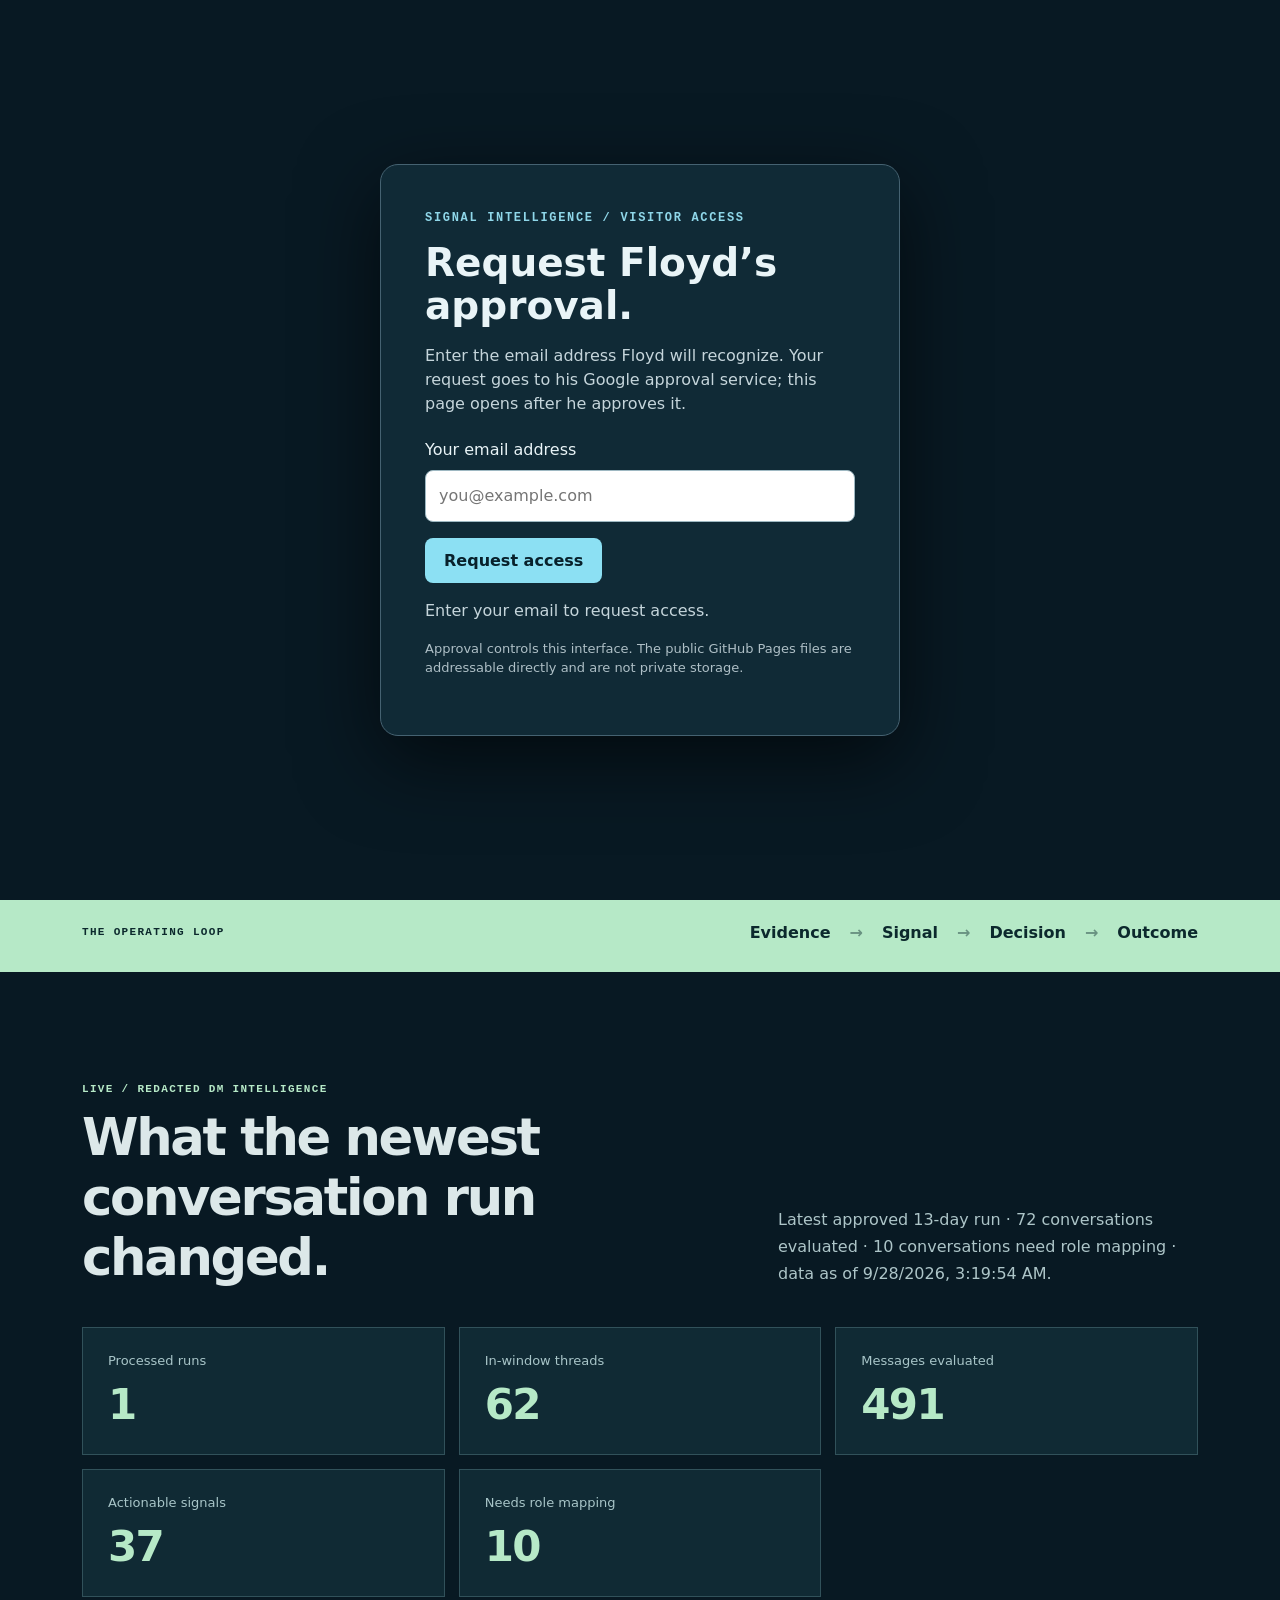
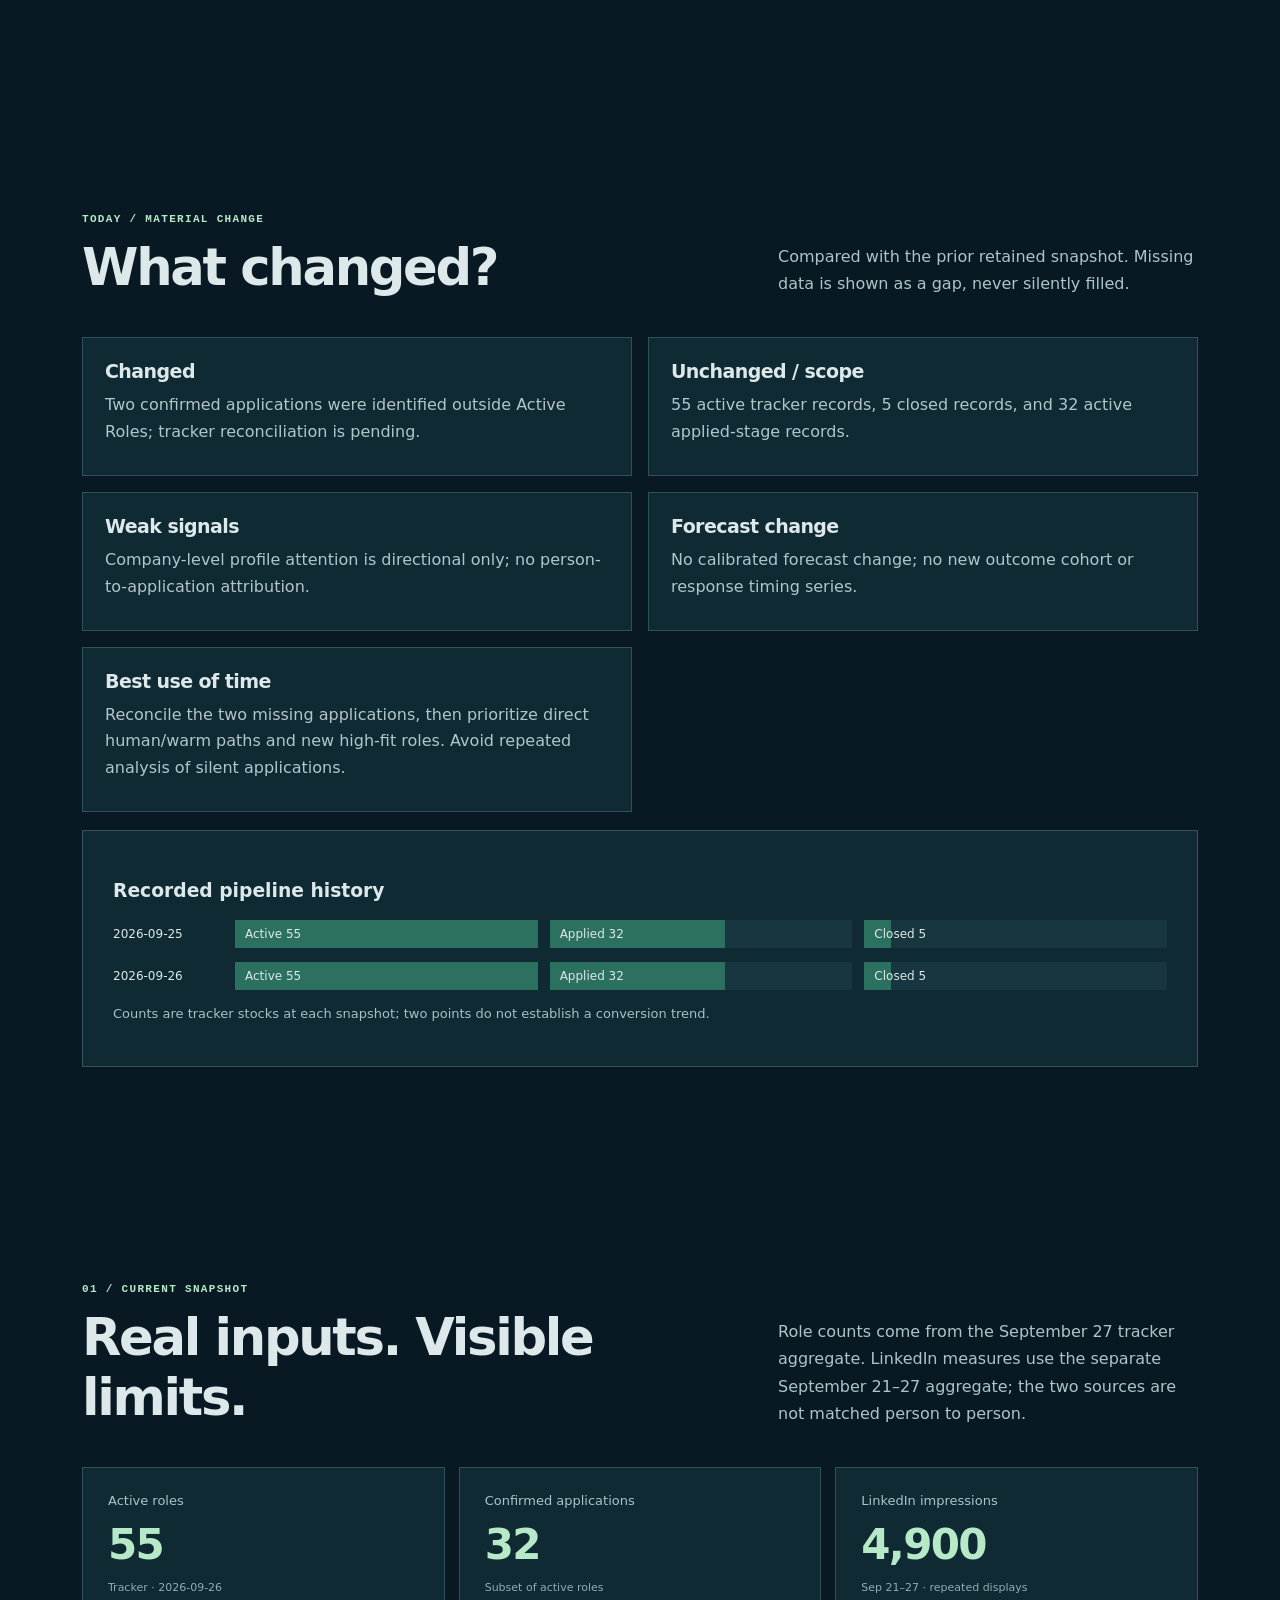
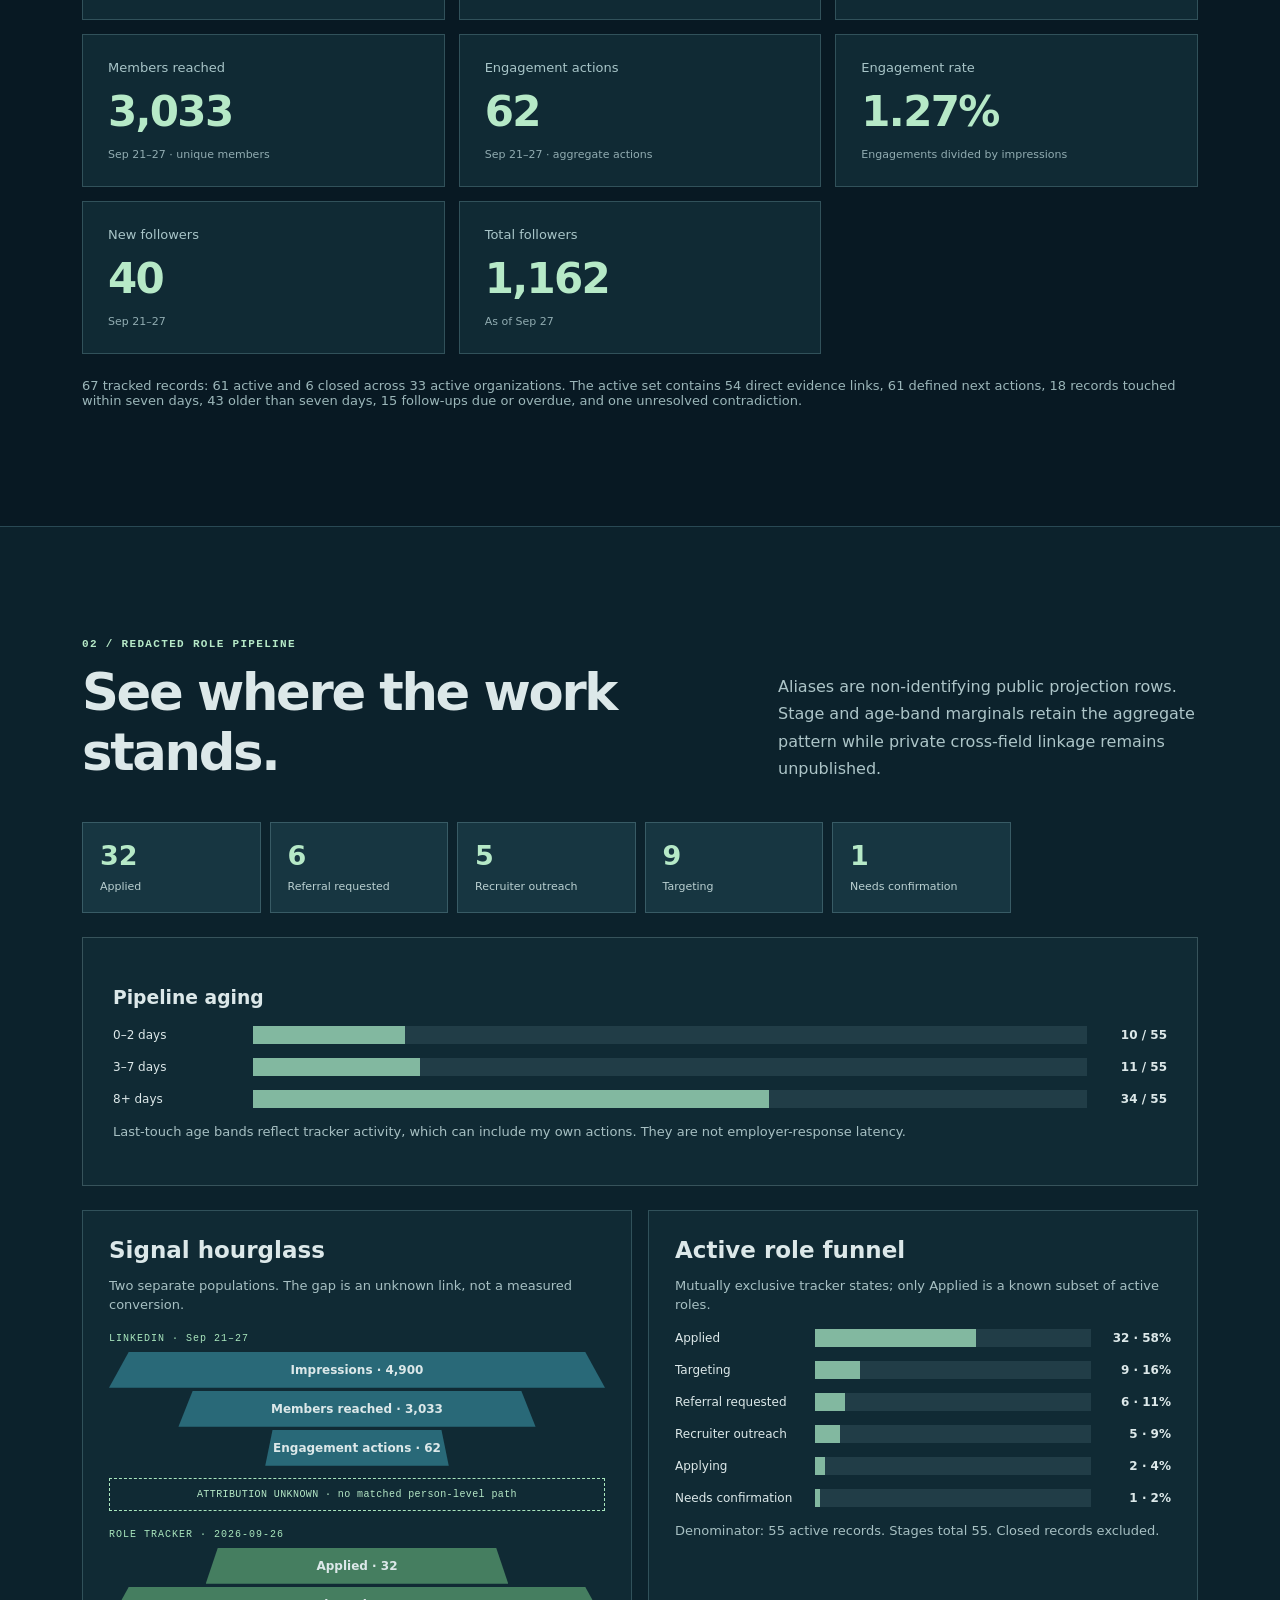
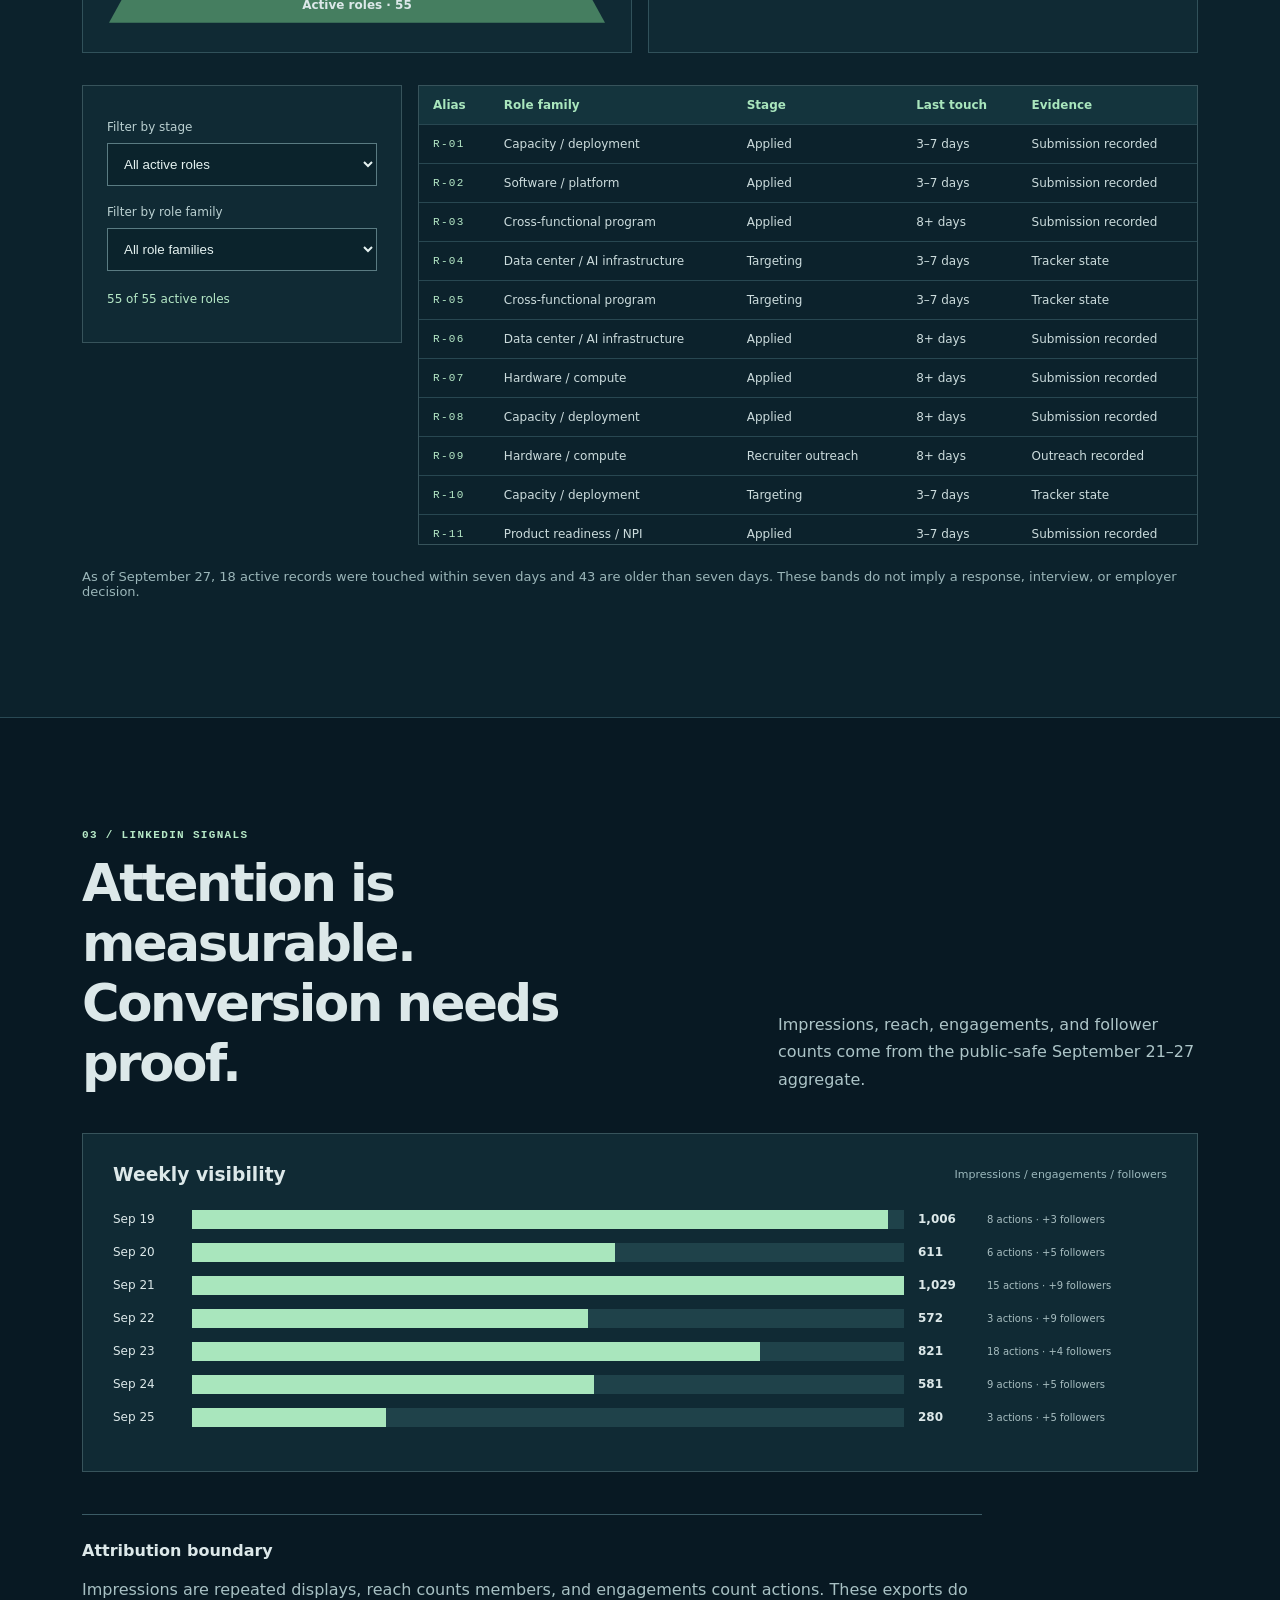
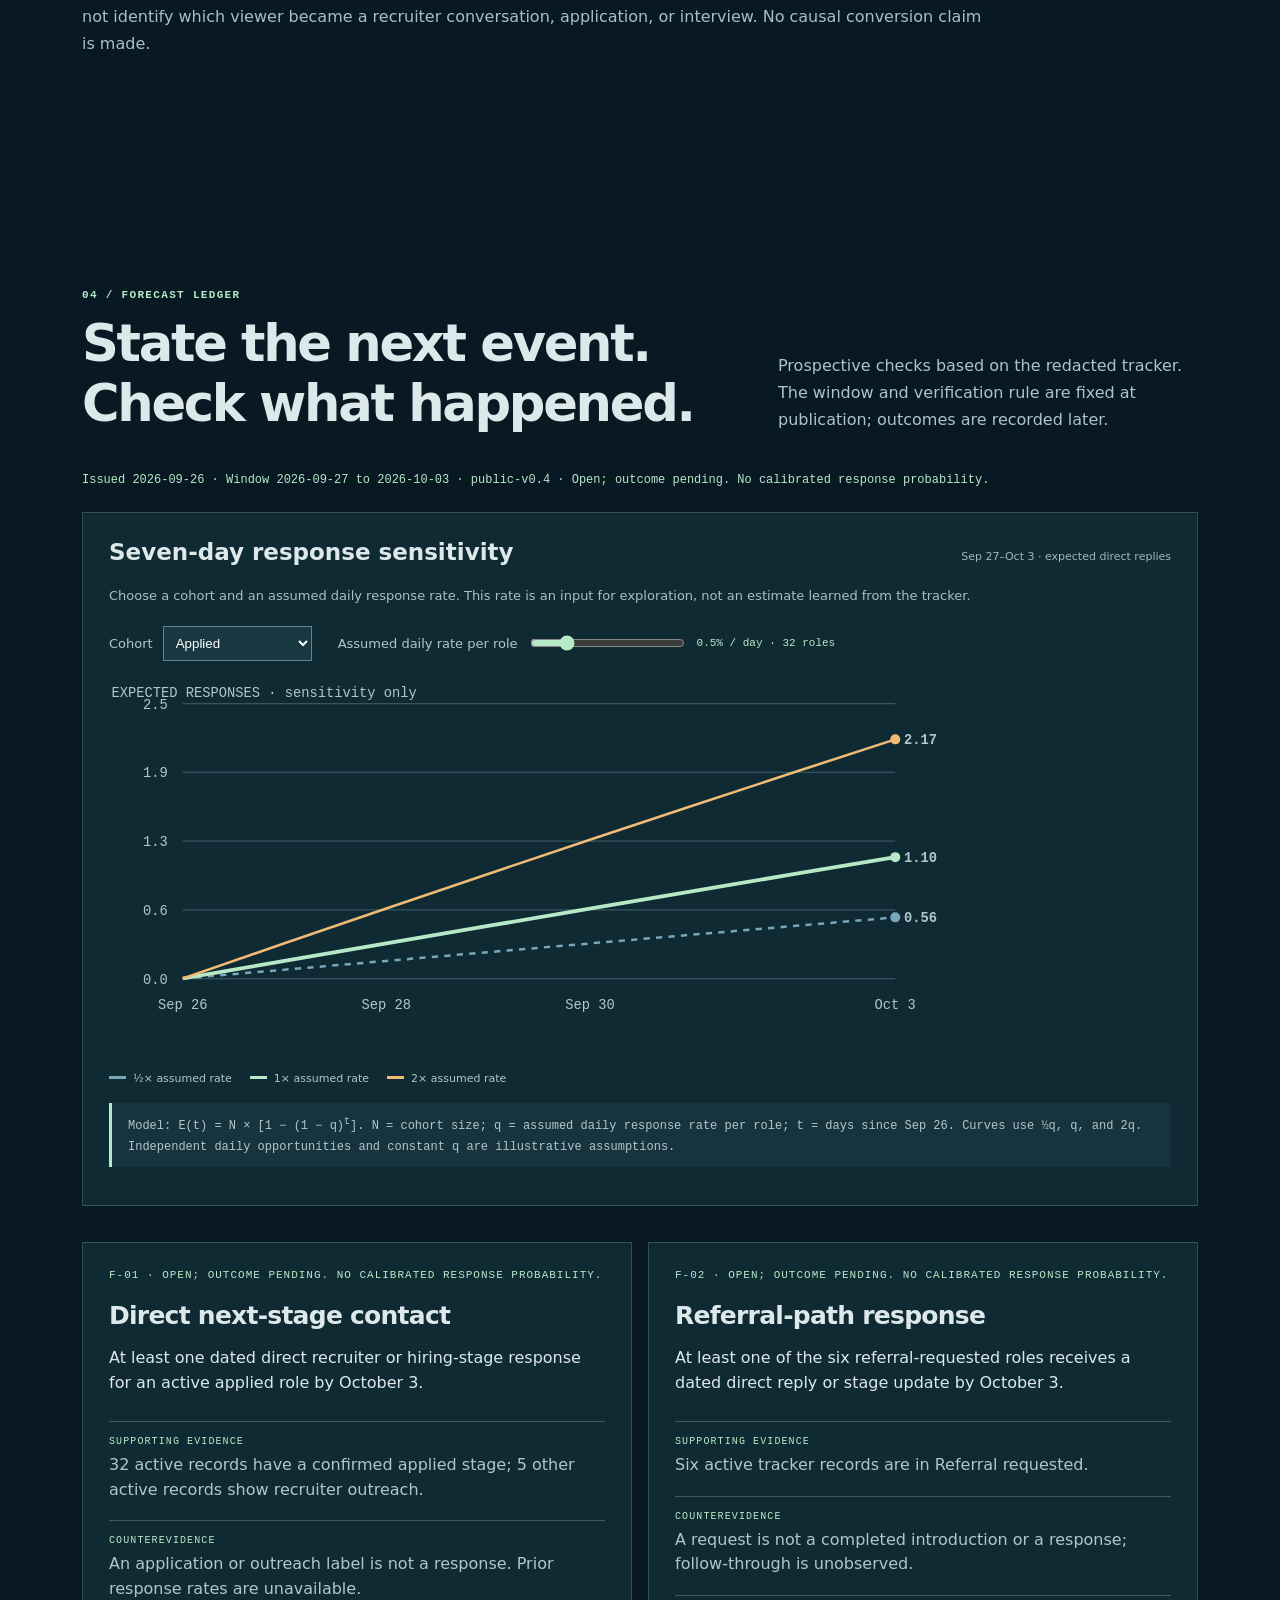
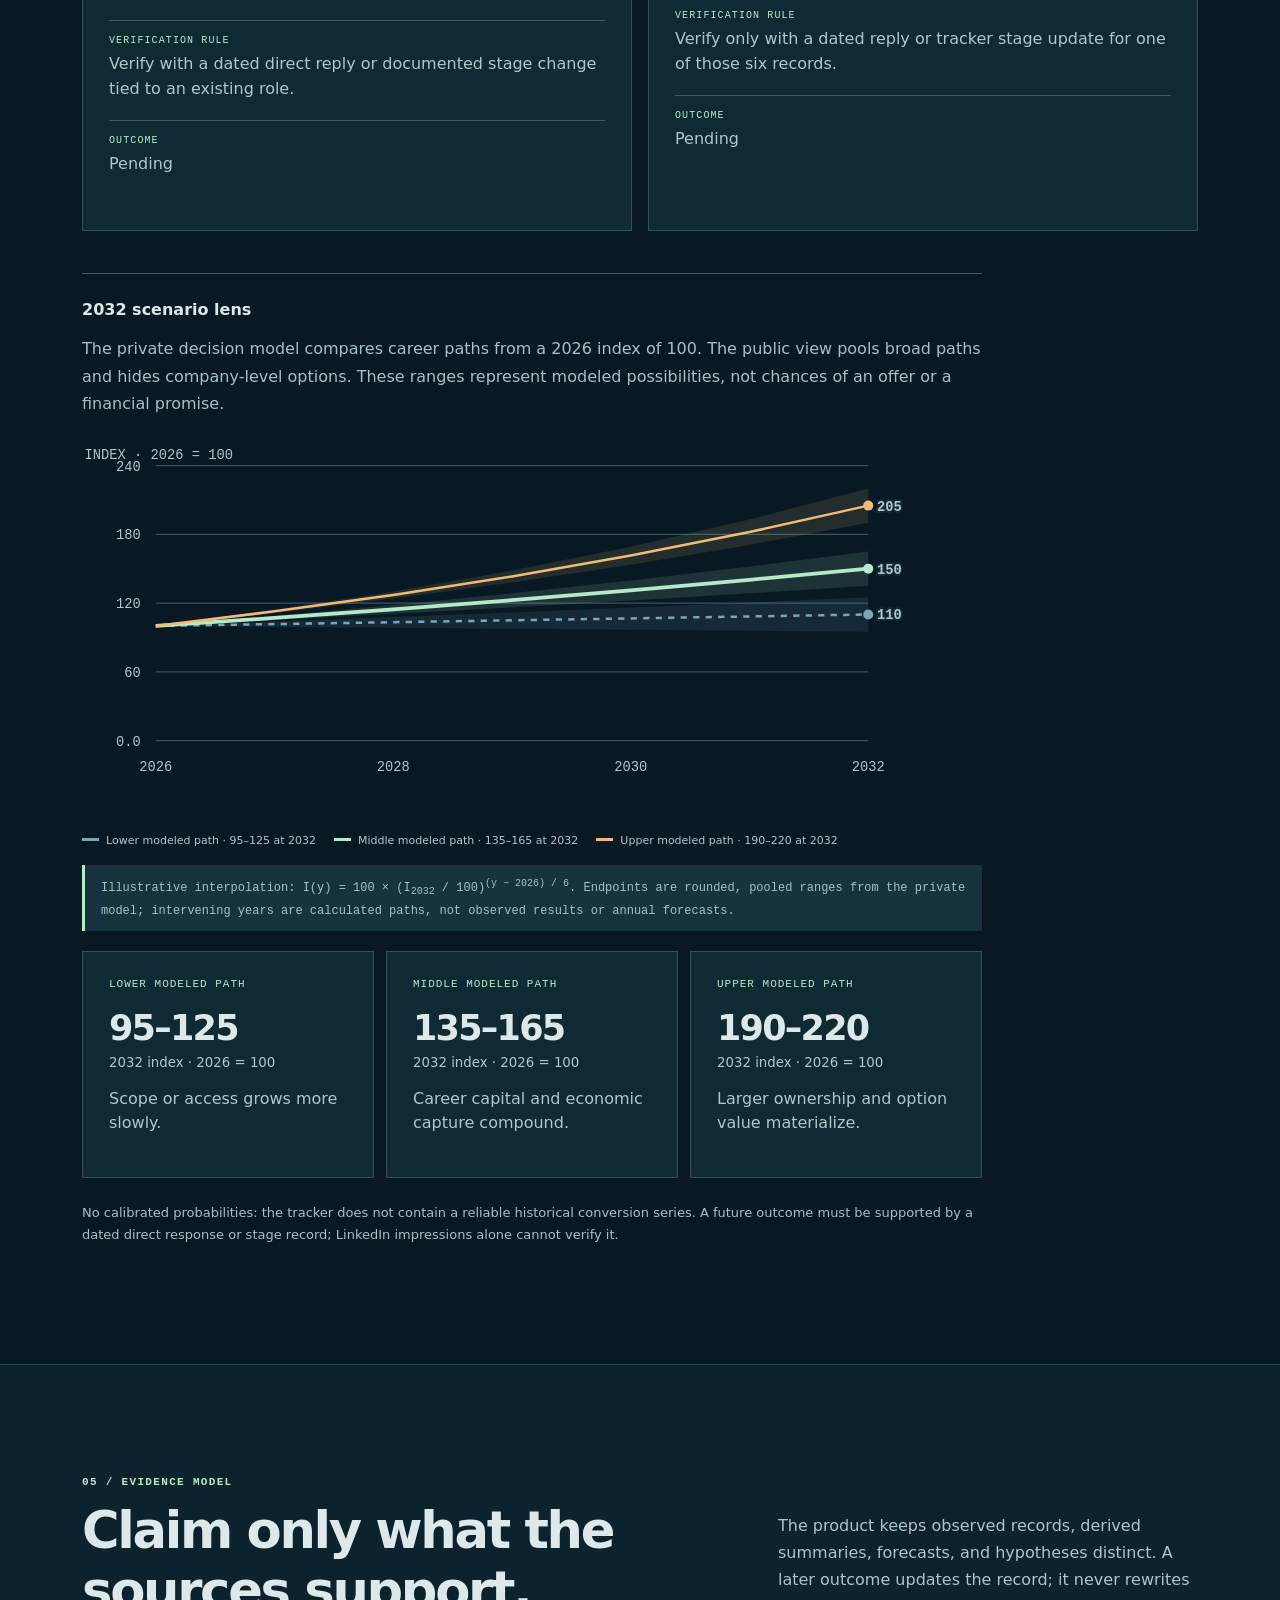
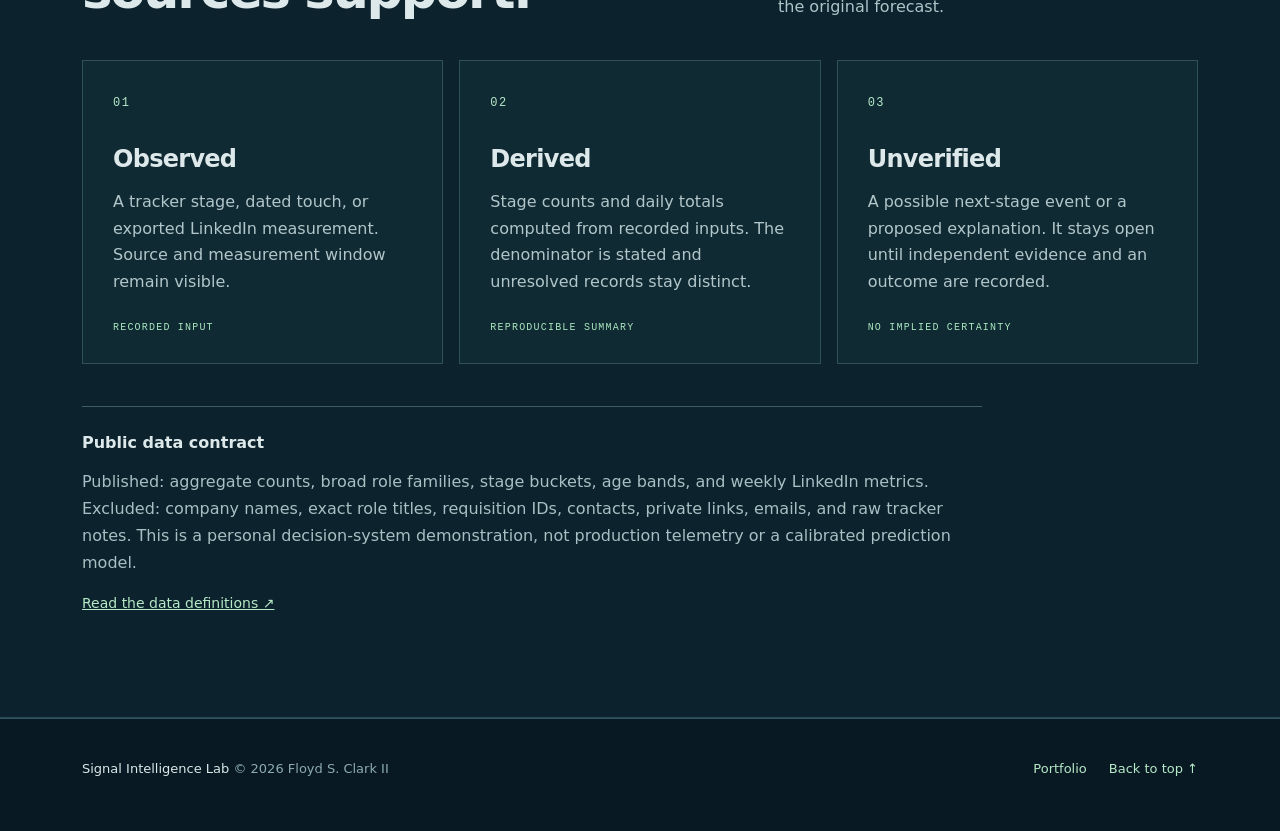
==== commit 6303907b: "Update redacted DM intelligence snapshot" ====
--- a/signal-intelligence/index.html
+++ b/signal-intelligence/index.html
@@ -1,480 +1,25 @@
-<!DOCTYPE html>
+<!doctype html>
 <html lang="en">
 <head>
-  <meta charset="UTF-8" />
-  <meta name="viewport" content="width=device-width, initial-scale=1.0" />
-  <title>Signal Intelligence Lab | Floyd S. Clark II</title>
-  <meta name="description" content="A trust-based review build for translating evidence, differentiated signals, strategic options, and forecast verification into an auditable personal decision system." />
-  <meta name="author" content="Floyd S. Clark II" />
-  <meta name="theme-color" content="#071019" />
-  <meta name="robots" content="noindex,nofollow" />
-  <link rel="icon" type="image/svg+xml" href="data:image/svg+xml,%3Csvg xmlns='http://www.w3.org/2000/svg' viewBox='0 0 64 64'%3E%3Crect width='64' height='64' rx='14' fill='%23071019'/%3E%3Cpath d='M12 43h9l7-22 8 29 7-19h9' fill='none' stroke='%235cc8ff' stroke-width='5' stroke-linecap='round' stroke-linejoin='round'/%3E%3C/svg%3E" />
-  <link rel="stylesheet" href="styles.css?v=4" />
-  <script src="app.js?v=5" defer></script>
+<meta charset="utf-8"><meta name="viewport" content="width=device-width, initial-scale=1">
+<meta name="description" content="A public, redacted evidence dashboard built from a personal role tracker and LinkedIn analytics export.">
+<meta name="author" content="Floyd S. Clark II"><meta name="theme-color" content="#081923">
+<title>Signal Intelligence Lab · Floyd S. Clark II</title>
+<link rel="stylesheet" href="styles.css?v=15"><script src="app.js?v=18" defer></script><script src="visit-alert.js?v=1" defer></script>
+<script src="visitor-wall.js?v=1"></script>
 </head>
 <body>
-  <dialog id="access-dialog" class="access-dialog" aria-labelledby="access-title" aria-describedby="access-summary">
-    <div class="access-shell">
-      <div class="access-mark" aria-hidden="true">FC</div>
-      <div>
-        <div class="micro-label">Trust-based review access</div>
-        <h2 id="access-title">Invitation granted on a basis of trust.</h2>
-        <p id="access-summary" class="access-summary">Enter only after Floyd has directly approved your request.</p>
-        <ol class="trust-flow" aria-label="Trusted review approval steps">
-          <li><strong>Identify yourself</strong><span>Provide the email address Floyd will recognize.</span></li>
-          <li><strong>Send the request</strong><span>The page forwards your request to Floyd, with a prepared-email fallback.</span></li>
-          <li><strong>Wait for Floyd</strong><span>Approval is a direct reply from floyd.clark.usma@gmail.com.</span></li>
-          <li><strong>Enter on trust</strong><span>Confirm that reply and honor the sharing terms.</span></li>
-        </ol>
-        <p class="trust-statement" id="trust-statement">Floyd is sharing this work as an expression of personal trust. Approval is specific to the recipient and does not transfer.</p>
-        <ul class="access-terms" id="access-terms"></ul>
-        <label class="reviewer-field" for="reviewer-identity">
-          <span>Reviewer email <small>required for the request</small></span>
-          <input id="reviewer-identity" type="email" autocomplete="email" inputmode="email" placeholder="you@example.com" required />
-          <small>When you send a request, your address and this page URL are forwarded to Floyd through FormSubmit. FormSubmit may retain submissions for up to 30 days. This static page does not verify the address.</small>
-        </label>
-        <label class="consent-check">
-          <input id="access-consent" type="checkbox" />
-          <span id="access-consent-label">I confirm Floyd directly approved my access, and I accept the sharing and privacy terms.</span>
-        </label>
-        <div class="access-actions">
-          <button class="btn" id="request-approval" type="button" disabled>Send access request</button>
-          <a class="btn" id="request-approval-fallback" href="mailto:floyd.clark.usma@gmail.com?subject=Signal%20Intelligence%20Lab%20trusted%20access%20request" aria-disabled="true">Use email app instead</a>
-          <button class="btn primary" id="enter-review" type="button" disabled>Continue on the basis of trust</button>
-        </div>
-        <p class="approval-status" id="approval-status" aria-live="polite">Enter your email to prepare an access request.</p>
-        <aside class="security-boundary" aria-label="Security boundary">
-          <strong>Security boundary</strong>
-          <span id="production-security-copy">This is an honor-based invitation, not technical access control. A production deployment would use Zscaler Private Access or another identity-aware platform to verify, authorize, log, expire, and revoke access.</span>
-          <a href="https://www.zscaler.com/products-and-solutions/zscaler-private-access" target="_blank" rel="noopener">Zscaler Private Access reference ↗</a>
-        </aside>
-        <p class="access-status" id="analytics-status">Analytics status loading…</p>
-      </div>
-    </div>
-  </dialog>
-
-  <a class="skip-link" href="#main">Skip to main content</a>
-
-  <nav class="site-nav" aria-label="Primary navigation">
-    <div class="container nav-inner">
-      <a class="brand" href="#top">Signal Intelligence Lab</a>
-      <div class="nav-links">
-        <a href="#system">System</a>
-        <a href="#market">Market</a>
-        <a href="#health">Health</a>
-        <a href="#heuristics">Heuristics</a>
-        <a href="#power">Power</a>
-        <a href="#options">Options</a>
-        <a href="#forecasting">Forecasts</a>
-        <a class="back-link" href="../">← Portfolio</a>
-      </div>
-    </div>
-  </nav>
-
-  <main id="main">
-    <header class="hero" id="top">
-      <div class="container hero-grid">
-        <div>
-          <div class="eyebrow">Service health · evidence · decision intelligence</div>
-          <h1>Signal<br />Intelligence Lab</h1>
-          <p class="hero-subtitle">A non-typical candidate operating system for turning rare experience, market attention, and evidence into measurable options.</p>
-          <div class="signal-chain" aria-label="Operating loop">
-            <span>Signals</span><span>Source of Truth</span><span>Health</span><span>Forecast</span><span>Decision</span><span>Verification</span>
-          </div>
-          <p class="hero-note">This is not a résumé in dashboard form. It is a controlled demonstration of how cross-domain experience, operating mechanisms, and decision discipline compound into leverage—without confusing visibility with proof.</p>
-          <div class="cta-row">
-            <button class="btn primary" id="open-tour" type="button">Start the 90-second tour</button>
-            <a class="btn" href="#system">Inspect the system</a>
-          </div>
-        </div>
-        <aside class="review-card" aria-label="Review build status">
-          <div class="micro-label">Review build · anonymized data</div>
-          <h2>A differentiated signal profile. Private identifiers removed.</h2>
-          <p>The public layer now uses the user-owned tracker for aggregate health, aliased journeys, evidence-quality flags, and decisions—without exposing names, requisition IDs, contacts, notes, or private links.</p>
-          <dl class="review-list">
-            <div class="review-item"><dt>Mode</dt><dd>Review v1</dd></div>
-            <div class="review-item"><dt>Data</dt><dd>Anonymized tracker + official Zscaler sources</dd></div>
-            <div class="review-item"><dt>Forecast</dt><dd id="forecast-freeze">Loading…</dd></div>
-            <div class="review-item"><dt>Guardrail</dt><dd>Observed facts remain separate from replayed forecasts</dd></div>
-            <div class="review-item"><dt>Updated</dt><dd id="as-of">Loading…</dd></div>
-          </dl>
-        </aside>
-      </div>
-    </header>
-
-    <section id="dm-intelligence" aria-labelledby="dm-intelligence-title" hidden>
-      <div class="container">
-        <div class="section-head compact-head"><div><div class="kicker">Live redacted DM intelligence</div><h2 class="title" id="dm-intelligence-title">What the newest conversation run changed.</h2></div><p class="intro" id="dm-intelligence-freshness"></p></div>
-        <div class="metrics-grid"><article class="metric-card"><div class="micro-label">Runs</div><div class="metric-value" id="dm-runs">0</div></article><article class="metric-card"><div class="micro-label">In-window threads</div><div class="metric-value" id="dm-threads">0</div></article><article class="metric-card"><div class="micro-label">Messages</div><div class="metric-value" id="dm-messages">0</div></article><article class="metric-card"><div class="micro-label">Signals</div><div class="metric-value" id="dm-signals">0</div></article></div>
-      </div>
-    </section>
-
-    <section id="advantage" class="advantage-section" aria-labelledby="advantage-title">
-      <div class="container">
-        <div class="section-head compact-head">
-          <div>
-            <div class="kicker">Differentiated signal profile</div>
-            <h2 class="title" id="advantage-title">Above the personal baseline. Beyond a conventional candidate narrative.</h2>
-          </div>
-          <p class="intro">These are evidence-backed differentiators, not invented population percentiles. Where no credible market benchmark exists, the comparison is explicitly against the prior personal baseline or portfolio coverage.</p>
-        </div>
-        <div class="advantage-grid" id="differentiated-metrics"></div>
-      </div>
-    </section>
-
-    <section id="system" aria-labelledby="system-title">
-      <div class="container">
-        <div class="section-head">
-          <div>
-            <div class="kicker">01 · Operating architecture</div>
-            <h2 class="title" id="system-title">Truth before dashboards. Decisions before decoration.</h2>
-          </div>
-          <p class="intro">Each stage has a defined input, transformation, output, evidence type, and control. Select a stage to inspect the handoff.</p>
-        </div>
-        <div class="flow-grid" id="flow-grid" role="tablist" aria-label="Six-stage signal intelligence flow"></div>
-        <div class="flow-detail" id="flow-detail" role="tabpanel" tabindex="0" aria-live="polite"></div>
-      </div>
-    </section>
-
-    <section id="market" aria-labelledby="market-title">
-      <div class="container">
-        <div class="section-head">
-          <div>
-            <div class="kicker">02 · Market signal snapshot</div>
-            <h2 class="title" id="market-title">Attention peaked. The pipeline shows where it converted—and where it did not.</h2>
-          </div>
-          <p class="intro">The forecast is frozen at the strongest verified LinkedIn signal: Sep 19, 2026 at 16:38 UTC. Later tracker events are outcomes or post-freeze evidence, never inputs rewritten into the forecast.</p>
-        </div>
-        <div class="market-layout">
-          <div class="market-peak" id="market-snapshot"></div>
-          <div class="panel pipeline-panel">
-            <div class="panel-head"><h3>Active market portfolio</h3><p>52 anonymized records · Sep 22 snapshot</p></div>
-            <div id="pipeline-graphic"></div>
-          </div>
-        </div>
-      </div>
-    </section>
-
-    <section id="health" aria-labelledby="health-title">
-      <div class="container">
-        <div class="section-head">
-          <div>
-            <div class="kicker">03 · Current health</div>
-            <h2 class="title" id="health-title">The dashboard says exactly what the evidence supports.</h2>
-          </div>
-          <p class="intro">Health is derived from a read-only tracker snapshot. The public view uses aggregates and stable aliases while keeping private people, companies, requisitions, notes, and links out of the page.</p>
-        </div>
-        <div class="status-strip">
-          <span class="badge derived">Observed + derived</span>
-          <p>52 active records · 23 anonymized organizations · 45 direct evidence links · 44 warm/referral paths · 52 defined next actions.</p>
-        </div>
-        <div class="metrics-grid" id="summary-metrics" aria-label="Health summary metrics"></div>
-
-        <div class="stacked-panels" style="margin-top: 18px;">
-          <div class="panel">
-            <div class="panel-head"><h3>Critical journey matrix</h3><p>Small-scale CUJ analogy</p></div>
-            <div id="journey-matrix"></div>
-          </div>
-          <div class="panel">
-            <div class="panel-head"><h3>Signal timeline</h3><p>Observed events only</p></div>
-            <div id="signal-timeline"></div>
-          </div>
-        </div>
-      </div>
-    </section>
-
-    <section id="heuristics" aria-labelledby="heuristics-title">
-      <div class="container">
-        <div class="section-head">
-          <div>
-            <div class="kicker">04 · Conclusion heuristics</div>
-            <h2 class="title" id="heuristics-title">How the system moves from evidence to a decision.</h2>
-          </div>
-          <p class="intro">The model is intentionally qualitative. It exposes the rules that raise, cap, or withhold confidence instead of hiding them behind an unsupported precision score.</p>
-        </div>
-        <div class="heuristic-formula" aria-label="Qualitative confidence heuristic">
-          <span>Stage prior</span><b>+</b><span>Source reliability</span><b>+</b><span>Recency</span><b>+</b><span>Signal strength</span><b>+</b><span>Evidence coverage</span><b>−</b><span>Contradiction penalty</span><b>→</b><span>Decision band</span>
-        </div>
-        <div class="heuristics-grid" id="heuristics-grid"></div>
-      </div>
-    </section>
-
-    <section id="power" aria-labelledby="power-title">
-      <div class="container">
-        <div class="section-head">
-          <div>
-            <div class="kicker">Strategic power principles</div>
-            <h2 class="title" id="power-title">Power is optionality, scarcity, and control of the decision system.</h2>
-          </div>
-          <p class="intro">The page uses power as disciplined agency—not manipulation: create multiple credible paths, compound capabilities that are hard to replace, own the operating mechanisms, and protect downside when evidence is incomplete.</p>
-        </div>
-        <div class="power-grid" id="power-principles"></div>
-      </div>
-    </section>
-
-    <section id="zero-trust" aria-labelledby="zero-trust-title">
-      <div class="container">
-        <div class="section-head">
-          <div>
-            <div class="kicker">05 · Zero Trust grounding</div>
-            <h2 class="title" id="zero-trust-title">A decision model inspired by the Zero Trust Exchange—not a claim of Zscaler telemetry.</h2>
-          </div>
-          <p class="intro">The analogy uses Zscaler’s official operating sequence and ZDX’s end-to-end observability model: verify context, understand the destination, assess risk, enforce policy, observe the full path, and learn from anomalies.</p>
-        </div>
-        <div class="zte-flow" id="zero-trust-flow"></div>
-        <p class="section-note">Architecture reference only. This lab has no access to Zscaler customer, service-edge, device, network, application, or production incident data.</p>
-      </div>
-    </section>
-
-    <section id="lighthouse" aria-labelledby="lighthouse-title">
-      <div class="container">
-        <div class="section-head">
-          <div>
-            <div class="kicker">06 · Lighthouse signals</div>
-            <h2 class="title" id="lighthouse-title">High-information signals earn influence.</h2>
-          </div>
-          <p class="intro">Each card is labeled as observed or derived. A Lighthouse-class signal must materially change a decision and retain source reliability and evidence lineage.</p>
-        </div>
-        <div class="cards-3" id="lighthouse-grid"></div>
-      </div>
-    </section>
-
-    <section id="scorecard" aria-labelledby="scorecard-title">
-      <div class="container">
-        <div class="section-head">
-          <div>
-            <div class="kicker">07 · SLI-inspired model</div>
-            <h2 class="title" id="scorecard-title">Thresholds exist to change action.</h2>
-          </div>
-          <p class="intro">These indicators borrow service-health discipline without pretending a personal process is production telemetry. The target, current state, evidence, and decision rule stay visible together.</p>
-        </div>
-        <div class="panel table-wrap">
-          <table>
-            <caption class="sr-only">Service-health indicator scorecard</caption>
-            <thead><tr><th>Indicator</th><th>Definition</th><th>Target</th><th>Current</th><th>Health</th><th>Evidence</th><th>Decision rule</th></tr></thead>
-            <tbody id="indicator-rows"></tbody>
-          </table>
-        </div>
-      </div>
-    </section>
-
-    <section id="options" aria-labelledby="options-title">
-      <div class="container">
-        <div class="section-head">
-          <div>
-            <div class="kicker">2032 personal-equity options</div>
-            <h2 class="title" id="options-title">Map the consequence of a decision without pretending the future is a dollar amount.</h2>
-          </div>
-          <p class="intro">Each option starts from a common 2026 index of 100. The 2032 endpoints come from the private decision model; intermediate years illustrate the path, while P10–P90 bands keep uncertainty visible.</p>
-        </div>
-        <div class="option-disclosure">
-          <span class="badge hypothesis">Scenario model</span>
-          <p id="options-interpretation"></p>
-        </div>
-        <div class="options-layout">
-          <article class="panel chart-panel">
-            <div class="panel-head"><h3>Personal-equity trajectory</h3><p>2026 baseline → 2032 P50</p></div>
-            <div class="chart-wrap" id="trajectory-chart"></div>
-          </article>
-          <article class="panel chart-panel">
-            <div class="panel-head"><h3>2032 uncertainty range</h3><p>P10 · P50 · P90</p></div>
-            <div class="chart-wrap" id="range-chart"></div>
-          </article>
-        </div>
-        <div class="option-cards" id="option-cards"></div>
-        <div class="options-footnote"><strong>Why no exact wealth number:</strong> <span id="options-dollar-policy"></span></div>
-      </div>
-    </section>
-
-    <section id="forecasting" aria-labelledby="forecasting-title">
-      <div class="container">
-        <div class="section-head">
-          <div>
-            <div class="kicker">08 · Forecasting + calibration</div>
-            <h2 class="title" id="forecasting-title">A forecast is a timestamped hypothesis, not a vibe.</h2>
-          </div>
-          <p class="intro">The original forecast is frozen before the outcome is known. Supporting and contradicting signals remain inspectable; misses become calibration input.</p>
-        </div>
-        <div class="freeze-callout">
-          <div><span class="micro-label">Frozen input boundary</span><strong id="forecast-freeze-full">Loading…</strong></div>
-          <p>Retrospective replay: useful for showing the mechanism, but not presented as a forecast prospectively recorded on Sep 19.</p>
-        </div>
-        <div class="forecast-grid" id="forecast-cards"></div>
-        <div class="two-col" style="margin-top: 18px;">
-          <article class="info-card">
-            <span class="badge derived">Verification</span>
-            <h3 id="forecast-outcome-title">Outcome loading…</h3>
-            <p id="forecast-outcome-copy"></p>
-            <div class="key-value">
-              <div><dt>Open</dt><dd id="forecast-open">0</dd></div>
-              <div><dt>Verified</dt><dd id="forecast-verified">0</dd></div>
-              <div><dt>Calibration</dt><dd>Not yet statistically scoreable</dd></div>
-            </div>
-          </article>
-          <article class="info-card">
-            <span class="badge forecast">Forecast contract</span>
-            <h3>Transparent, falsifiable, versioned</h3>
-            <p>Every forecast retains its freeze time, target, window, confidence band, supporting and contradicting signals, change condition, model version, and outcome record.</p>
-            <div class="key-value"><div><dt>Model</dt><dd class="mono">v0.3-peak-replay</dd></div><div><dt>Precision</dt><dd>Time windows, not fake exact dates</dd></div></div>
-          </article>
-        </div>
-      </div>
-    </section>
-
-    <section id="synthetic" aria-labelledby="synthetic-title">
-      <div class="container">
-        <div class="section-head">
-          <div>
-            <div class="kicker">09 · Synthetic-check demonstration</div>
-            <h2 class="title" id="synthetic-title">Checks challenge assumptions. They do not manufacture certainty.</h2>
-          </div>
-          <p class="intro">Safe analog checks monitor staleness, conflicting sources, public status, and overdue forecasts. They are not production synthetic service monitoring.</p>
-        </div>
-        <div class="check-list" id="synthetic-checks"></div>
-      </div>
-    </section>
-
-    <section id="rca" aria-labelledby="rca-title">
-      <div class="container">
-        <div class="section-head">
-          <div>
-            <div class="kicker">10 · Anomaly → RCA → prevention</div>
-            <h2 class="title" id="rca-title">Uncertainty survives the incident review.</h2>
-          </div>
-          <p class="intro">When a signal breaks an expectation, the system separates impact, evidence, immediate action, competing explanations, most-supported cause, preventive action, and verification.</p>
-        </div>
-        <div class="anomaly-grid" id="anomaly-grid"></div>
-      </div>
-    </section>
-
-    <section id="evidence" aria-labelledby="evidence-title">
-      <div class="container">
-        <div class="section-head">
-          <div>
-            <div class="kicker">11 · Evidence library</div>
-            <h2 class="title" id="evidence-title">Every major claim gets a traceable object.</h2>
-          </div>
-          <p class="intro">The public layer exposes only safe metadata and descriptions. Private source content remains excluded even when its existence is registered.</p>
-        </div>
-        <div class="panel table-wrap">
-          <table>
-            <caption class="sr-only">Evidence library</caption>
-            <thead><tr><th>ID</th><th>Evidence</th><th>Source</th><th>Date</th><th>Classification</th><th>Related objects</th><th>Access</th></tr></thead>
-            <tbody id="evidence-rows"></tbody>
-          </table>
-        </div>
-      </div>
-    </section>
-
-    <section id="cadence" aria-labelledby="cadence-title">
-      <div class="container">
-        <div class="section-head">
-          <div>
-            <div class="kicker">12 · Operating cadence</div>
-            <h2 class="title" id="cadence-title">Measurement becomes useful when it has a rhythm.</h2>
-          </div>
-          <p class="intro">Cadence turns records into an operating mechanism: ingest, hygiene, review, verification, and recalibration.</p>
-        </div>
-        <div class="panel table-wrap">
-          <table>
-            <caption class="sr-only">Operating cadence</caption>
-            <thead><tr><th>Cadence</th><th>Activity</th><th>Control</th></tr></thead>
-            <tbody id="cadence-rows"></tbody>
-          </table>
-        </div>
-      </div>
-    </section>
-
-    <section id="human-ai" aria-labelledby="human-ai-title">
-      <div class="container">
-        <div class="section-head">
-          <div>
-            <div class="kicker">13 · Human + AI evidence loop</div>
-            <h2 class="title" id="human-ai-title">The model accelerates work. Evidence remains the control plane.</h2>
-          </div>
-          <p class="intro">Model outputs preserve model version, source objects, task class, human-validation status, confidence, and creation time. They cannot silently become observed facts.</p>
-        </div>
-        <div class="loop" id="human-ai-loop"></div>
-      </div>
-    </section>
-
-    <section id="patterns" aria-labelledby="patterns-title">
-      <div class="container">
-        <div class="section-head">
-          <div>
-            <div class="kicker">14 · Operating pattern across domains</div>
-            <h2 class="title" id="patterns-title">Different systems. The same operating DNA.</h2>
-          </div>
-          <p class="intro">The comparison uses only public-safe mechanisms already represented in this portfolio. It does not add confidential architecture, internal names, or unsupported outcomes.</p>
-        </div>
-        <div class="cards-3" id="domain-patterns"></div>
-      </div>
-    </section>
-
-    <section id="methodology" aria-labelledby="methodology-title">
-      <div class="container">
-        <div class="section-head">
-          <div>
-            <div class="kicker">15 · Methodology + limitations</div>
-            <h2 class="title" id="methodology-title">Credibility starts where the claim stops.</h2>
-          </div>
-          <p class="intro">Small data, personal-process context, source privacy, and model uncertainty are visible constraints—not footnotes.</p>
-        </div>
-        <div class="method-grid">
-          <article class="list-panel">
-            <h3>Limitations</h3>
-            <ul class="clean-list" id="limitations-list"></ul>
-          </article>
-          <article class="list-panel">
-            <h3>Missing data that improves the page</h3>
-            <ul class="clean-list" id="missing-data-list"></ul>
-          </article>
-        </div>
-      </div>
-    </section>
-
-    <section id="quality" aria-labelledby="quality-title">
-      <div class="container">
-        <div class="section-head">
-          <div>
-            <div class="kicker">16 · Data-quality controls</div>
-            <h2 class="title" id="quality-title">The page tests its own evidence contracts.</h2>
-          </div>
-          <p class="intro">Client-side checks validate taxonomy, evidence references, public-safe rendering, required IDs, and forecast lifecycle rules each time the dataset loads.</p>
-        </div>
-        <div class="qa-grid" id="qa-grid" aria-live="polite"></div>
-      </div>
-    </section>
-  </main>
-
-  <footer class="footer">
-    <div class="container footer-inner">
-      <div>© 2026 Floyd S. Clark II · Signal Intelligence Lab</div>
-      <div>Trust-based review · analytics off · production authentication is a separate security path</div>
-    </div>
-  </footer>
-
-  <dialog id="tour-dialog" aria-labelledby="tour-title">
-    <div class="dialog-head">
-      <div><div class="micro-label">Interview mode</div><h2 id="tour-title">90-second guided tour</h2></div>
-      <button class="icon-btn" id="close-tour" type="button" aria-label="Close tour">×</button>
-    </div>
-    <ol class="tour-list">
-      <li>Access begins with explicit review, sharing, and analytics terms. This static build transmits no visitor events and does not pretend its dialog is authentication.</li>
-      <li>I normalized 52 active market journeys across 23 anonymized organizations without publishing names, requisitions, contacts, or private evidence.</li>
-      <li>The differentiated profile surfaces unusually strong personal signals—21,136 peak impressions, 83% out-of-network reach, 44 warm paths, and 100% next-action coverage—without inventing a population percentile.</li>
-      <li>I separated observed tracker facts, derived health metrics, forecasts, and hypotheses.</li>
-      <li>I froze the forecast replay at the maximum LinkedIn signal peak: Sep 19, 2026 at 16:38 UTC.</li>
-      <li>I used visible heuristics and strategic-power principles: control optionality, compound scarce intersections, own the operating system, and preserve downside control.</li>
-      <li>I grounded the operating sequence in Zero Trust Exchange and ZDX concepts without implying access to production telemetry.</li>
-      <li>The 2032 option map compares six anonymized paths with P10/P50/P90 ranges and a common index baseline; exact dollar wealth remains withheld until household and offer mechanics are known.</li>
-      <li>I converted thresholds into actions: 18 follow-ups due, seven stale journeys, and one status contradiction to investigate.</li>
-      <li>The scale is personal, but the pattern is durable: establish truth, create leverage, expose risk, make decisions, verify outcomes, and improve the next version.</li>
-    </ol>
-  </dialog>
-
-  <noscript>
-    <div class="container" style="padding: 24px 0; color: #ffcc73;">This page needs JavaScript to load the transparent local dataset.</div>
-  </noscript>
-</body>
-</html>
+<a class="skip" href="#main">Skip to content</a>
+<header class="topbar"><a class="wordmark" href="#top"><span class="mark">S<span class="accent">.</span></span> Signal Intelligence <span class="muted">/ Lab</span></a><nav aria-label="Main navigation"><a href="#snapshot">Snapshot</a><a href="#pipeline">Roles</a><a href="#reach">LinkedIn</a><a href="#forecast">Forecasts</a><a href="#method">Method</a><a href="https://github.com/floyd-clark/floyd-clark.github.io/tree/Main/signal-intelligence">Source ↗</a></nav></header>
+<main id="main">
+<section class="hero wrap" id="top"><div class="eyebrow"><span class="pulse"></span> PUBLIC DATA PROJECTION <span class="slash">/</span> SEPTEMBER 27, 2026</div><h1>Signals, evidence,<br><em>and the decisions between.</em></h1><p class="lead">A redacted view of my real role pipeline and LinkedIn reach. Every count has a defined source and window. Private organizations, requisitions, contacts, messages, and links stay outside this public dataset.</p><div class="hero-actions"><a class="button solid" href="#snapshot">See the current snapshot ↗</a><a class="button outline" href="#method">Inspect the rules</a></div><div class="hero-foot"><span>01 / Observe</span><span>02 / Qualify</span><span>03 / Decide</span><span>04 / Verify</span></div></section>
+<section class="band"><div class="wrap band-inner"><p>THE OPERATING LOOP</p><div class="loop"><span>Evidence</span><b>→</b><span>Signal</span><b>→</b><span>Decision</span><b>→</b><span>Outcome</span></div></div></section>
+<section class="wrap section" id="dm-intelligence" hidden><div class="section-heading"><div><p class="overline">LIVE / REDACTED DM INTELLIGENCE</p><h2>What the newest conversation run changed.</h2></div><p id="dm-freshness"></p></div><div class="metric-grid"><article class="metric"><span class="metric-label">Processed runs</span><strong id="dm-runs">0</strong></article><article class="metric"><span class="metric-label">In-window threads</span><strong id="dm-threads">0</strong></article><article class="metric"><span class="metric-label">Messages evaluated</span><strong id="dm-messages">0</strong></article><article class="metric"><span class="metric-label">Actionable signals</span><strong id="dm-signals">0</strong></article><article class="metric"><span class="metric-label">Needs role mapping</span><strong id="dm-needs">0</strong></article></div></section>
+<section class="wrap section" id="brief"><div class="section-heading"><div><p class="overline">TODAY / MATERIAL CHANGE</p><h2>What changed?</h2></div><p>Compared with the prior retained snapshot. Missing data is shown as a gap, never silently filled.</p></div><div class="grid two" id="daily-brief"></div><div class="chart-panel" style="margin-top:18px"><h3>Recorded pipeline history</h3><div id="history-chart" class="history-chart"></div><p class="chart-caption">Counts are tracker stocks at each snapshot; two points do not establish a conversion trend.</p></div></section>
+<section class="wrap section" id="snapshot"><div class="section-heading"><div><p class="overline">01 / CURRENT SNAPSHOT</p><h2>Real inputs. Visible limits.</h2></div><p>Role counts come from the September 27 tracker aggregate. LinkedIn measures use the separate September 21–27 aggregate; the two sources are not matched person to person.</p></div><div class="metric-grid" id="metrics" aria-label="Current metrics"></div><p class="source-note">67 tracked records: 61 active and 6 closed across 33 active organizations. The active set contains 54 direct evidence links, 61 defined next actions, 18 records touched within seven days, 43 older than seven days, 15 follow-ups due or overdue, and one unresolved contradiction.</p></section>
+<section class="section explorer-shell" id="pipeline"><div class="wrap"><div class="section-heading"><div><p class="overline">02 / REDACTED ROLE PIPELINE</p><h2>See where the work stands.</h2></div><p>Aliases are non-identifying public projection rows. Stage and age-band marginals retain the aggregate pattern while private cross-field linkage remains unpublished.</p></div><div class="stage-grid" id="stages"></div><div class="chart-panel" style="margin:20px 0"><h3>Pipeline aging</h3><div id="aging-chart"></div><p class="chart-caption">Last-touch age bands reflect tracker activity, which can include my own actions. They are not employer-response latency.</p></div><div class="visual-grid"><article class="chart-panel"><h3>Signal hourglass</h3><p class="chart-caption">Two separate populations. The gap is an unknown link, not a measured conversion.</p><div id="hourglass" aria-label="LinkedIn attention and role pipeline separated by an attribution gap"></div></article><article class="chart-panel"><h3>Active role funnel</h3><p class="chart-caption">Mutually exclusive tracker states; only Applied is a known subset of active roles.</p><div id="role-funnel"></div></article></div><div class="explorer"><div class="filter-panel"><label for="stage-filter">Filter by stage</label><select id="stage-filter"><option value="All">All active roles</option></select><label for="family-filter">Filter by role family</label><select id="family-filter"><option value="All">All role families</option></select><p id="result-count" aria-live="polite"></p></div><div class="table-wrap"><table><thead><tr><th>Alias</th><th>Role family</th><th>Stage</th><th>Last touch</th><th>Evidence</th></tr></thead><tbody id="role-rows"></tbody></table></div></div><p class="source-note">As of September 27, 18 active records were touched within seven days and 43 are older than seven days. These bands do not imply a response, interview, or employer decision.</p></div></section>
+<section class="wrap section" id="reach"><div class="section-heading"><div><p class="overline">03 / LINKEDIN SIGNALS</p><h2>Attention is measurable.<br>Conversion needs proof.</h2></div><p>Impressions, reach, engagements, and follower counts come from the public-safe September 21–27 aggregate.</p></div><div class="chart-panel"><div class="chart-head"><h3>Weekly visibility</h3><span>Impressions / engagements / followers</span></div><div id="trend" class="trend" role="img" aria-label="Weekly LinkedIn metrics"></div></div><div class="limits"><strong>Attribution boundary</strong><p>Impressions are repeated displays, reach counts members, and engagements count actions. These exports do not identify which viewer became a recruiter conversation, application, or interview. No causal conversion claim is made.</p></div></section>
+<section class="wrap section" id="forecast"><div class="section-heading"><div><p class="overline">04 / FORECAST LEDGER</p><h2>State the next event.<br>Check what happened.</h2></div><p>Prospective checks based on the redacted tracker. The window and verification rule are fixed at publication; outcomes are recorded later.</p></div><p class="forecast-meta" id="forecast-meta"></p><div class="chart-panel model-panel"><div class="chart-head"><h3>Seven-day response sensitivity</h3><span>Sep 27–Oct 3 · expected direct replies</span></div><p class="chart-caption">Choose a cohort and an assumed daily response rate. This rate is an input for exploration, not an estimate learned from the tracker.</p><div class="model-controls"><label for="forecast-cohort">Cohort <select id="forecast-cohort"><option value="Applied">Applied</option><option value="Referral requested">Referral requested</option></select></label><label for="daily-rate">Assumed daily rate per role <input id="daily-rate" type="range" min="0.1" max="2" step="0.1" value="0.5"><output id="rate-value" for="daily-rate"></output></label></div><div id="short-plot" class="svg-plot" role="img" aria-label="Expected responses by day under assumed daily response rates"></div><p class="equation">Model: E(t) = N × [1 − (1 − q)<sup>t</sup>]. N = cohort size; q = assumed daily response rate per role; t = days since Sep 26. Curves use ½q, q, and 2q. Independent daily opportunities and constant q are illustrative assumptions.</p></div><div class="forecast-grid" id="forecast-cards"></div><div class="limits"><strong>2032 scenario lens</strong><p>The private decision model compares career paths from a 2026 index of 100. The public view pools broad paths and hides company-level options. These ranges represent modeled possibilities, not chances of an offer or a financial promise.</p><div id="long-plot" class="svg-plot long-plot" role="img" aria-label="Illustrative 2026 to 2032 index paths for lower, middle, and upper modeled envelopes"></div><p class="equation">Illustrative interpolation: I(y) = 100 × (I<sub>2032</sub> / 100)<sup>(y − 2026) / 6</sup>. Endpoints are rounded, pooled ranges from the private model; intervening years are calculated paths, not observed results or annual forecasts.</p><div class="scenario-grid" id="scenario-cards"></div><p class="source-note">No calibrated probabilities: the tracker does not contain a reliable historical conversion series. A future outcome must be supported by a dated direct response or stage record; LinkedIn impressions alone cannot verify it.</p></div></section>
+<section class="section explorer-shell" id="method"><div class="wrap"><div class="section-heading"><div><p class="overline">05 / EVIDENCE MODEL</p><h2>Claim only what the sources support.</h2></div><p>The product keeps observed records, derived summaries, forecasts, and hypotheses distinct. A later outcome updates the record; it never rewrites the original forecast.</p></div><div class="grid three"><article class="card"><span class="card-number">01</span><h3>Observed</h3><p>A tracker stage, dated touch, or exported LinkedIn measurement. Source and measurement window remain visible.</p><span class="tag">RECORDED INPUT</span></article><article class="card"><span class="card-number">02</span><h3>Derived</h3><p>Stage counts and daily totals computed from recorded inputs. The denominator is stated and unresolved records stay distinct.</p><span class="tag">REPRODUCIBLE SUMMARY</span></article><article class="card"><span class="card-number">03</span><h3>Unverified</h3><p>A possible next-stage event or a proposed explanation. It stays open until independent evidence and an outcome are recorded.</p><span class="tag">NO IMPLIED CERTAINTY</span></article></div><div class="limits"><strong>Public data contract</strong><p>Published: aggregate counts, broad role families, stage buckets, age bands, and weekly LinkedIn metrics. Excluded: company names, exact role titles, requisition IDs, contacts, private links, emails, and raw tracker notes. This is a personal decision-system demonstration, not production telemetry or a calibrated prediction model.</p><a class="text-link" href="README.md">Read the data definitions ↗</a></div></div></section>
+</main><footer><div class="wrap footer-inner"><span>Signal Intelligence Lab <span class="muted">© 2026 Floyd S. Clark II</span></span><div><a href="../">Portfolio</a><a href="#top">Back to top ↑</a></div></div></footer>
+</body></html>
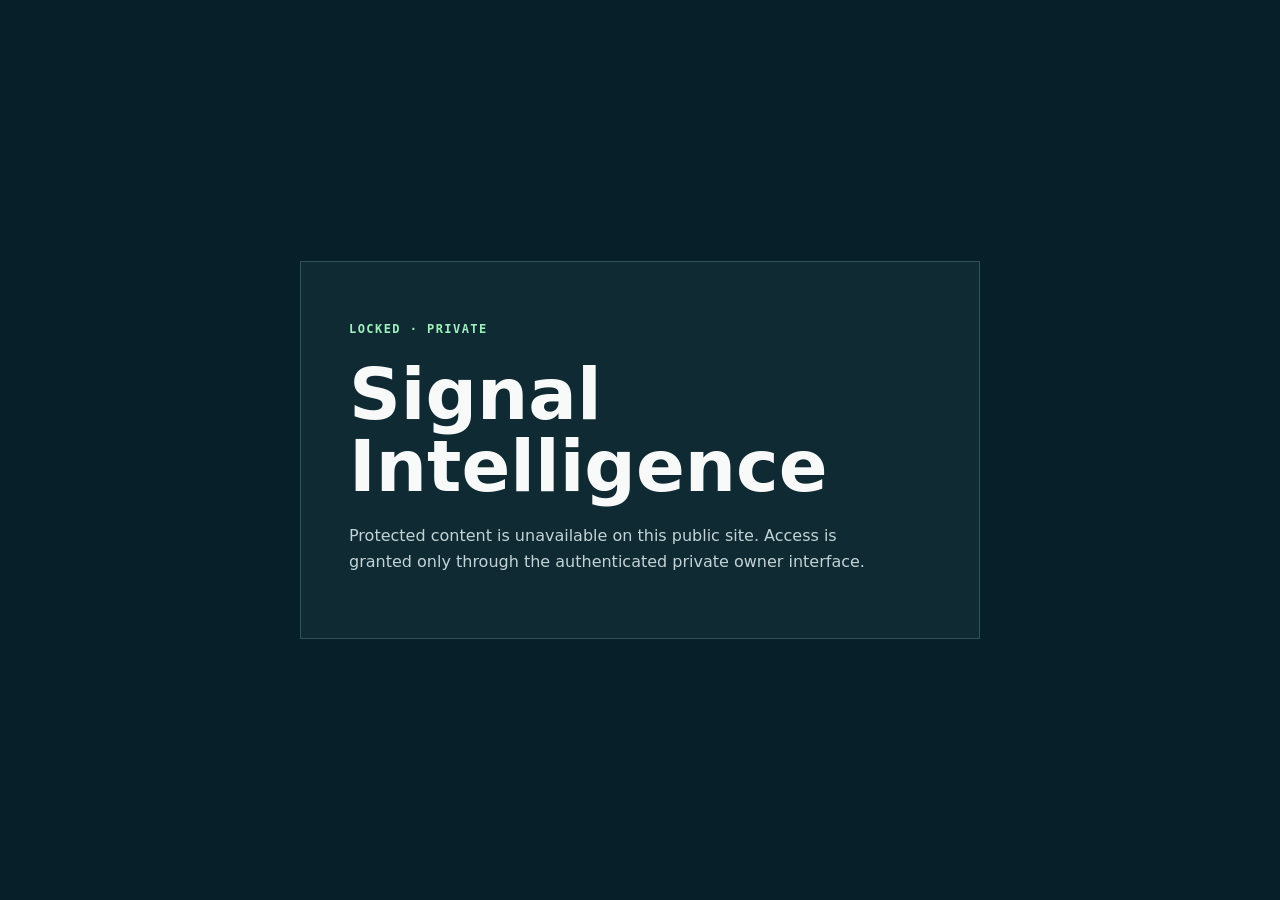
==== commit 67087c4d: "Lock down Signal Intelligence public site" ====
--- a/signal-intelligence/index.html
+++ b/signal-intelligence/index.html
@@ -1,25 +1,20 @@
 <!doctype html>
 <html lang="en">
 <head>
-<meta charset="utf-8"><meta name="viewport" content="width=device-width, initial-scale=1">
-<meta name="description" content="A public, redacted evidence dashboard built from a personal role tracker and LinkedIn analytics export.">
-<meta name="author" content="Floyd S. Clark II"><meta name="theme-color" content="#081923">
-<title>Signal Intelligence Lab · Floyd S. Clark II</title>
-<link rel="stylesheet" href="styles.css?v=15"><script src="app.js?v=18" defer></script><script src="visit-alert.js?v=1" defer></script>
-<script src="visitor-wall.js?v=1"></script>
+  <meta charset="utf-8">
+  <meta name="viewport" content="width=device-width,initial-scale=1">
+  <meta name="robots" content="noindex,nofollow,noarchive">
+  <meta http-equiv="Content-Security-Policy" content="default-src 'none'; style-src 'unsafe-inline'; base-uri 'none'; form-action 'none'; frame-ancestors 'none'">
+  <title>Signal Intelligence — Locked</title>
+  <style>
+    :root{color-scheme:dark}*{box-sizing:border-box}body{margin:0;min-height:100vh;display:grid;place-items:center;background:#071f28;color:#f7faf8;font:16px/1.6 system-ui,sans-serif}.panel{width:min(680px,calc(100% - 40px));padding:48px;border:1px solid #31515a;background:#102a34}p:first-child{color:#9ff0bd;font:700 12px/1.2 ui-monospace,monospace;letter-spacing:.12em}h1{font-size:clamp(40px,8vw,72px);line-height:1;margin:.3em 0}p{color:#c2d3d5;max-width:52ch}
+  </style>
 </head>
 <body>
-<a class="skip" href="#main">Skip to content</a>
-<header class="topbar"><a class="wordmark" href="#top"><span class="mark">S<span class="accent">.</span></span> Signal Intelligence <span class="muted">/ Lab</span></a><nav aria-label="Main navigation"><a href="#snapshot">Snapshot</a><a href="#pipeline">Roles</a><a href="#reach">LinkedIn</a><a href="#forecast">Forecasts</a><a href="#method">Method</a><a href="https://github.com/floyd-clark/floyd-clark.github.io/tree/Main/signal-intelligence">Source ↗</a></nav></header>
-<main id="main">
-<section class="hero wrap" id="top"><div class="eyebrow"><span class="pulse"></span> PUBLIC DATA PROJECTION <span class="slash">/</span> SEPTEMBER 27, 2026</div><h1>Signals, evidence,<br><em>and the decisions between.</em></h1><p class="lead">A redacted view of my real role pipeline and LinkedIn reach. Every count has a defined source and window. Private organizations, requisitions, contacts, messages, and links stay outside this public dataset.</p><div class="hero-actions"><a class="button solid" href="#snapshot">See the current snapshot ↗</a><a class="button outline" href="#method">Inspect the rules</a></div><div class="hero-foot"><span>01 / Observe</span><span>02 / Qualify</span><span>03 / Decide</span><span>04 / Verify</span></div></section>
-<section class="band"><div class="wrap band-inner"><p>THE OPERATING LOOP</p><div class="loop"><span>Evidence</span><b>→</b><span>Signal</span><b>→</b><span>Decision</span><b>→</b><span>Outcome</span></div></div></section>
-<section class="wrap section" id="dm-intelligence" hidden><div class="section-heading"><div><p class="overline">LIVE / REDACTED DM INTELLIGENCE</p><h2>What the newest conversation run changed.</h2></div><p id="dm-freshness"></p></div><div class="metric-grid"><article class="metric"><span class="metric-label">Processed runs</span><strong id="dm-runs">0</strong></article><article class="metric"><span class="metric-label">In-window threads</span><strong id="dm-threads">0</strong></article><article class="metric"><span class="metric-label">Messages evaluated</span><strong id="dm-messages">0</strong></article><article class="metric"><span class="metric-label">Actionable signals</span><strong id="dm-signals">0</strong></article><article class="metric"><span class="metric-label">Needs role mapping</span><strong id="dm-needs">0</strong></article></div></section>
-<section class="wrap section" id="brief"><div class="section-heading"><div><p class="overline">TODAY / MATERIAL CHANGE</p><h2>What changed?</h2></div><p>Compared with the prior retained snapshot. Missing data is shown as a gap, never silently filled.</p></div><div class="grid two" id="daily-brief"></div><div class="chart-panel" style="margin-top:18px"><h3>Recorded pipeline history</h3><div id="history-chart" class="history-chart"></div><p class="chart-caption">Counts are tracker stocks at each snapshot; two points do not establish a conversion trend.</p></div></section>
-<section class="wrap section" id="snapshot"><div class="section-heading"><div><p class="overline">01 / CURRENT SNAPSHOT</p><h2>Real inputs. Visible limits.</h2></div><p>Role counts come from the September 27 tracker aggregate. LinkedIn measures use the separate September 21–27 aggregate; the two sources are not matched person to person.</p></div><div class="metric-grid" id="metrics" aria-label="Current metrics"></div><p class="source-note">67 tracked records: 61 active and 6 closed across 33 active organizations. The active set contains 54 direct evidence links, 61 defined next actions, 18 records touched within seven days, 43 older than seven days, 15 follow-ups due or overdue, and one unresolved contradiction.</p></section>
-<section class="section explorer-shell" id="pipeline"><div class="wrap"><div class="section-heading"><div><p class="overline">02 / REDACTED ROLE PIPELINE</p><h2>See where the work stands.</h2></div><p>Aliases are non-identifying public projection rows. Stage and age-band marginals retain the aggregate pattern while private cross-field linkage remains unpublished.</p></div><div class="stage-grid" id="stages"></div><div class="chart-panel" style="margin:20px 0"><h3>Pipeline aging</h3><div id="aging-chart"></div><p class="chart-caption">Last-touch age bands reflect tracker activity, which can include my own actions. They are not employer-response latency.</p></div><div class="visual-grid"><article class="chart-panel"><h3>Signal hourglass</h3><p class="chart-caption">Two separate populations. The gap is an unknown link, not a measured conversion.</p><div id="hourglass" aria-label="LinkedIn attention and role pipeline separated by an attribution gap"></div></article><article class="chart-panel"><h3>Active role funnel</h3><p class="chart-caption">Mutually exclusive tracker states; only Applied is a known subset of active roles.</p><div id="role-funnel"></div></article></div><div class="explorer"><div class="filter-panel"><label for="stage-filter">Filter by stage</label><select id="stage-filter"><option value="All">All active roles</option></select><label for="family-filter">Filter by role family</label><select id="family-filter"><option value="All">All role families</option></select><p id="result-count" aria-live="polite"></p></div><div class="table-wrap"><table><thead><tr><th>Alias</th><th>Role family</th><th>Stage</th><th>Last touch</th><th>Evidence</th></tr></thead><tbody id="role-rows"></tbody></table></div></div><p class="source-note">As of September 27, 18 active records were touched within seven days and 43 are older than seven days. These bands do not imply a response, interview, or employer decision.</p></div></section>
-<section class="wrap section" id="reach"><div class="section-heading"><div><p class="overline">03 / LINKEDIN SIGNALS</p><h2>Attention is measurable.<br>Conversion needs proof.</h2></div><p>Impressions, reach, engagements, and follower counts come from the public-safe September 21–27 aggregate.</p></div><div class="chart-panel"><div class="chart-head"><h3>Weekly visibility</h3><span>Impressions / engagements / followers</span></div><div id="trend" class="trend" role="img" aria-label="Weekly LinkedIn metrics"></div></div><div class="limits"><strong>Attribution boundary</strong><p>Impressions are repeated displays, reach counts members, and engagements count actions. These exports do not identify which viewer became a recruiter conversation, application, or interview. No causal conversion claim is made.</p></div></section>
-<section class="wrap section" id="forecast"><div class="section-heading"><div><p class="overline">04 / FORECAST LEDGER</p><h2>State the next event.<br>Check what happened.</h2></div><p>Prospective checks based on the redacted tracker. The window and verification rule are fixed at publication; outcomes are recorded later.</p></div><p class="forecast-meta" id="forecast-meta"></p><div class="chart-panel model-panel"><div class="chart-head"><h3>Seven-day response sensitivity</h3><span>Sep 27–Oct 3 · expected direct replies</span></div><p class="chart-caption">Choose a cohort and an assumed daily response rate. This rate is an input for exploration, not an estimate learned from the tracker.</p><div class="model-controls"><label for="forecast-cohort">Cohort <select id="forecast-cohort"><option value="Applied">Applied</option><option value="Referral requested">Referral requested</option></select></label><label for="daily-rate">Assumed daily rate per role <input id="daily-rate" type="range" min="0.1" max="2" step="0.1" value="0.5"><output id="rate-value" for="daily-rate"></output></label></div><div id="short-plot" class="svg-plot" role="img" aria-label="Expected responses by day under assumed daily response rates"></div><p class="equation">Model: E(t) = N × [1 − (1 − q)<sup>t</sup>]. N = cohort size; q = assumed daily response rate per role; t = days since Sep 26. Curves use ½q, q, and 2q. Independent daily opportunities and constant q are illustrative assumptions.</p></div><div class="forecast-grid" id="forecast-cards"></div><div class="limits"><strong>2032 scenario lens</strong><p>The private decision model compares career paths from a 2026 index of 100. The public view pools broad paths and hides company-level options. These ranges represent modeled possibilities, not chances of an offer or a financial promise.</p><div id="long-plot" class="svg-plot long-plot" role="img" aria-label="Illustrative 2026 to 2032 index paths for lower, middle, and upper modeled envelopes"></div><p class="equation">Illustrative interpolation: I(y) = 100 × (I<sub>2032</sub> / 100)<sup>(y − 2026) / 6</sup>. Endpoints are rounded, pooled ranges from the private model; intervening years are calculated paths, not observed results or annual forecasts.</p><div class="scenario-grid" id="scenario-cards"></div><p class="source-note">No calibrated probabilities: the tracker does not contain a reliable historical conversion series. A future outcome must be supported by a dated direct response or stage record; LinkedIn impressions alone cannot verify it.</p></div></section>
-<section class="section explorer-shell" id="method"><div class="wrap"><div class="section-heading"><div><p class="overline">05 / EVIDENCE MODEL</p><h2>Claim only what the sources support.</h2></div><p>The product keeps observed records, derived summaries, forecasts, and hypotheses distinct. A later outcome updates the record; it never rewrites the original forecast.</p></div><div class="grid three"><article class="card"><span class="card-number">01</span><h3>Observed</h3><p>A tracker stage, dated touch, or exported LinkedIn measurement. Source and measurement window remain visible.</p><span class="tag">RECORDED INPUT</span></article><article class="card"><span class="card-number">02</span><h3>Derived</h3><p>Stage counts and daily totals computed from recorded inputs. The denominator is stated and unresolved records stay distinct.</p><span class="tag">REPRODUCIBLE SUMMARY</span></article><article class="card"><span class="card-number">03</span><h3>Unverified</h3><p>A possible next-stage event or a proposed explanation. It stays open until independent evidence and an outcome are recorded.</p><span class="tag">NO IMPLIED CERTAINTY</span></article></div><div class="limits"><strong>Public data contract</strong><p>Published: aggregate counts, broad role families, stage buckets, age bands, and weekly LinkedIn metrics. Excluded: company names, exact role titles, requisition IDs, contacts, private links, emails, and raw tracker notes. This is a personal decision-system demonstration, not production telemetry or a calibrated prediction model.</p><a class="text-link" href="README.md">Read the data definitions ↗</a></div></div></section>
-</main><footer><div class="wrap footer-inner"><span>Signal Intelligence Lab <span class="muted">© 2026 Floyd S. Clark II</span></span><div><a href="../">Portfolio</a><a href="#top">Back to top ↑</a></div></div></footer>
-</body></html>
+  <main class="panel">
+    <p>LOCKED · PRIVATE</p>
+    <h1>Signal Intelligence</h1>
+    <p>Protected content is unavailable on this public site. Access is granted only through the authenticated private owner interface.</p>
+  </main>
+</body>
+</html>
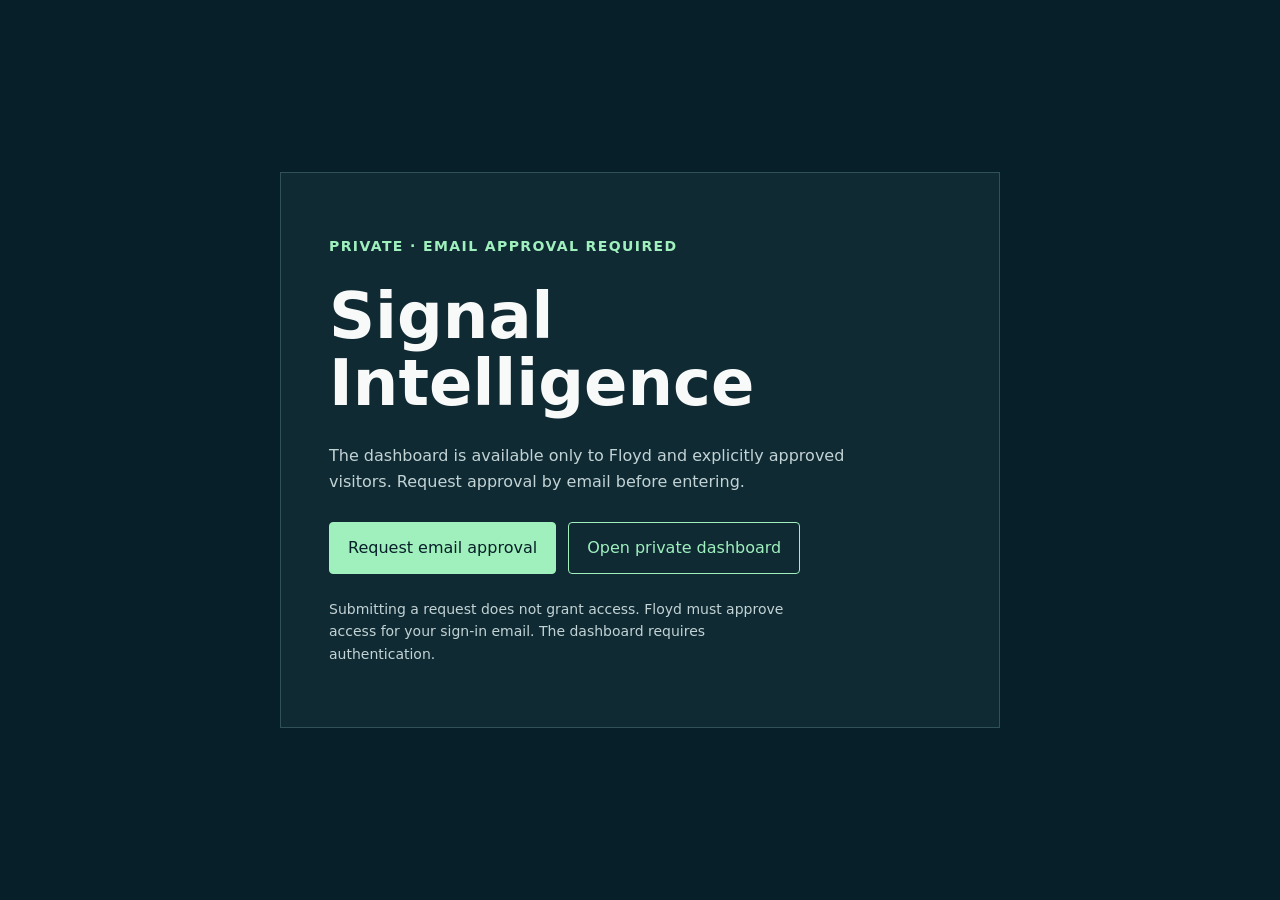
==== commit 55e29d3f: "Add email approval entry point for private Signal Intelligence" ====
--- a/signal-intelligence/index.html
+++ b/signal-intelligence/index.html
@@ -1,20 +1,2 @@
 <!doctype html>
-<html lang="en">
-<head>
-  <meta charset="utf-8">
-  <meta name="viewport" content="width=device-width,initial-scale=1">
-  <meta name="robots" content="noindex,nofollow,noarchive">
-  <meta http-equiv="Content-Security-Policy" content="default-src 'none'; style-src 'unsafe-inline'; base-uri 'none'; form-action 'none'; frame-ancestors 'none'">
-  <title>Signal Intelligence — Locked</title>
-  <style>
-    :root{color-scheme:dark}*{box-sizing:border-box}body{margin:0;min-height:100vh;display:grid;place-items:center;background:#071f28;color:#f7faf8;font:16px/1.6 system-ui,sans-serif}.panel{width:min(680px,calc(100% - 40px));padding:48px;border:1px solid #31515a;background:#102a34}p:first-child{color:#9ff0bd;font:700 12px/1.2 ui-monospace,monospace;letter-spacing:.12em}h1{font-size:clamp(40px,8vw,72px);line-height:1;margin:.3em 0}p{color:#c2d3d5;max-width:52ch}
-  </style>
-</head>
-<body>
-  <main class="panel">
-    <p>LOCKED · PRIVATE</p>
-    <h1>Signal Intelligence</h1>
-    <p>Protected content is unavailable on this public site. Access is granted only through the authenticated private owner interface.</p>
-  </main>
-</body>
-</html>
+<html lang="en"><head><meta charset="utf-8"><meta name="viewport" content="width=device-width,initial-scale=1"><meta name="robots" content="noindex,nofollow,noarchive"><meta http-equiv="Content-Security-Policy" content="default-src 'none'; style-src 'unsafe-inline'; base-uri 'none'; form-action 'none'"><title>Signal Intelligence — Email Approval</title><style>:root{color-scheme:dark}*{box-sizing:border-box}body{margin:0;min-height:100vh;display:grid;place-items:center;background:#071f28;color:#f7faf8;font:16px/1.6 system-ui,sans-serif}.panel{width:min(720px,calc(100% - 40px));padding:clamp(24px,5vw,48px);border:1px solid #31515a;background:#102a34}.label{color:#9ff0bd;font-weight:700;letter-spacing:.1em;font-size:14px}h1{font-size:clamp(36px,7vw,64px);line-height:1.05;margin:.4em 0}p{color:#c2d3d5;max-width:54ch}.actions{display:flex;gap:12px;flex-wrap:wrap;margin-top:28px}a{display:inline-block;padding:12px 18px;border:1px solid #9ff0bd;color:#9ff0bd;text-decoration:none;border-radius:4px}a:hover,a:focus-visible{background:#183e44;outline:2px solid #9ff0bd;outline-offset:3px}.primary{background:#9ff0bd;color:#071f28}.note{font-size:14px;margin-top:24px}</style></head><body><main class="panel"><p class="label">PRIVATE · EMAIL APPROVAL REQUIRED</p><h1>Signal Intelligence</h1><p>The dashboard is available only to Floyd and explicitly approved visitors. Request approval by email before entering.</p><div class="actions"><a class="primary" href="mailto:floyd.clark.usma@gmail.com?subject=Signal%20Intelligence%20access%20request&amp;body=Hello%20Floyd%2C%0A%0APlease%20review%20my%20request%20for%20Signal%20Intelligence%20access.%0A%0AName%3A%0AEmail%20used%20to%20sign%20in%3A%0AReason%20for%20access%3A">Request email approval</a><a href="https://floyd-signal-intelligence-private.floyd-clark-usma.chatgpt.site">Open private dashboard</a></div><p class="note">Submitting a request does not grant access. Floyd must approve access for your sign-in email. The dashboard requires authentication.</p></main></body></html>
